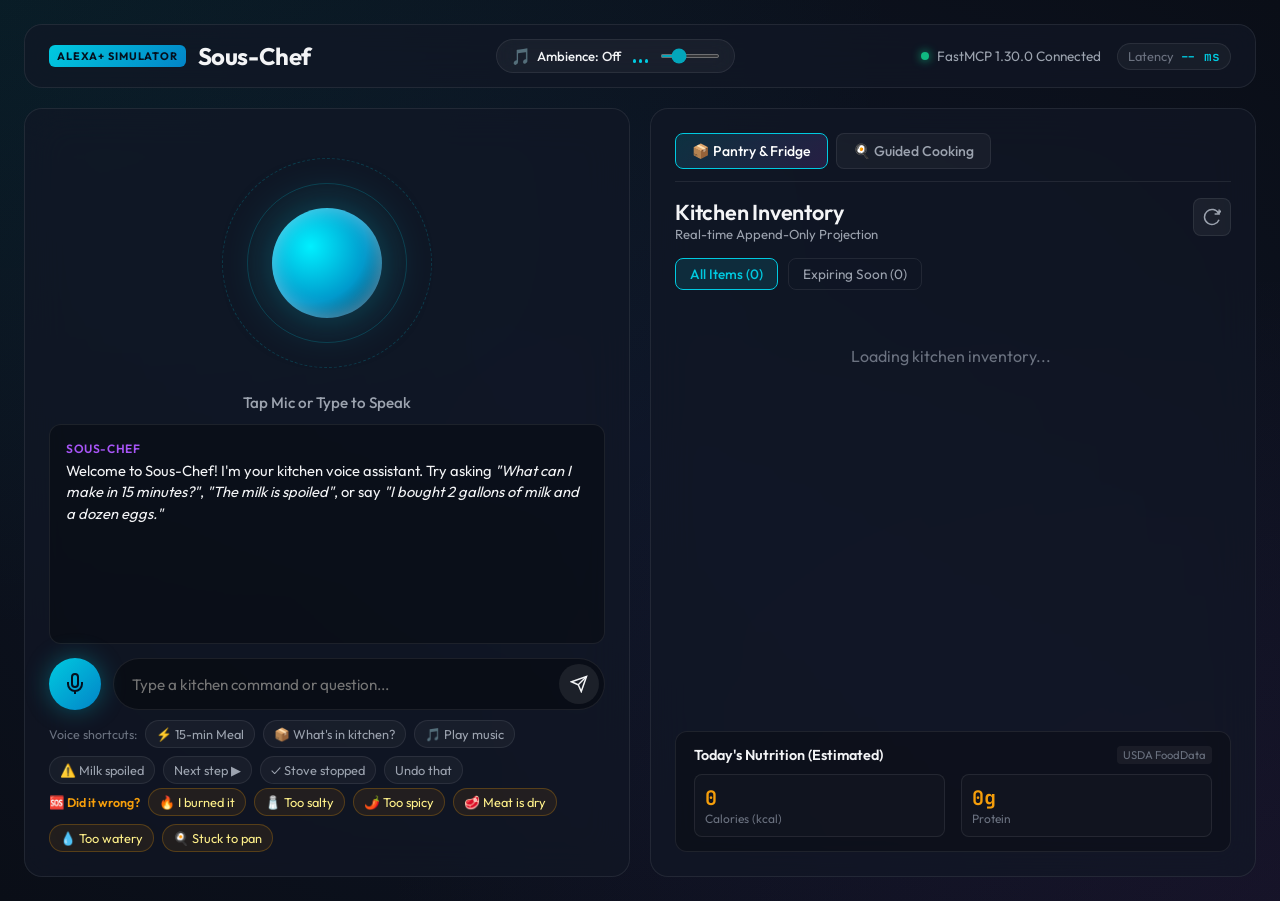
==== web_simulator/index.html @ 4a4f25aa "feat: Add humorous culinary mishap remedies and get_cooking_remedy MCP tool" ====
<!DOCTYPE html>
<html lang="en">
<head>
  <meta charset="UTF-8">
  <meta name="viewport" content="width=device-width, initial-scale=1.0">
  <title>Sous-Chef | Voice-First Kitchen Assistant</title>
  <link rel="stylesheet" href="style.css">
  <link rel="preconnect" href="https://fonts.googleapis.com">
  <link rel="preconnect" href="https://fonts.gstatic.com" crossorigin>
  <link href="https://fonts.googleapis.com/css2?family=Outfit:wght@300;400;500;600;700&family=JetBrains+Mono:wght@400;500;600&display=swap" rel="stylesheet">
</head>
<body>
  <div class="app-container">
    <!-- Header -->
    <header class="app-header">
      <div class="brand">
        <div class="brand-badge">ALEXA+ SIMULATOR</div>
        <h1>Sous-Chef</h1>
      </div>

      <!-- Cooking Ambience Music Bar -->
      <div class="music-pill" id="music-pill">
        <button class="music-btn" id="music-btn" title="Toggle Lo-Fi Kitchen Music">
          <span class="music-icon">🎵</span>
          <span id="music-btn-label">Ambience: Off</span>
        </button>
        <div class="music-bars" id="music-bars">
          <span class="bar bar-1"></span>
          <span class="bar bar-2"></span>
          <span class="bar bar-3"></span>
        </div>
        <input type="range" id="music-vol" min="0" max="100" value="25" title="Music Volume" class="music-slider">
      </div>

      <div class="header-status">
        <div class="status-indicator">
          <span class="pulse-dot"></span>
          <span id="mcp-status">FastMCP 1.30.0 Connected</span>
        </div>
        <div class="metric-chip">
          <span class="metric-label">Latency</span>
          <span class="metric-value" id="latency-metric">-- ms</span>
        </div>
      </div>
    </header>

    <!-- Main Grid -->
    <main class="main-layout">
      <!-- Left Column: Voice Orb & Conversation -->
      <section class="voice-section glass-panel">
        <div class="orb-container">
          <div class="orb-aura"></div>
          <div class="voice-orb" id="voice-orb">
            <div class="orb-core"></div>
          </div>
          <div class="orb-ring ring-1"></div>
          <div class="orb-ring ring-2"></div>
        </div>

        <div class="voice-state-label" id="voice-state">Tap Mic or Type to Speak</div>

        <!-- Live Captions & Dialogue -->
        <div class="transcript-box" id="transcript-box">
          <div class="transcript-entry assistant">
            <span class="speaker-tag">Sous-Chef</span>
            <p>Welcome to Sous-Chef! I'm your kitchen voice assistant. Try asking <em>"What can I make in 15 minutes?"</em>, <em>"The milk is spoiled"</em>, or say <em>"I bought 2 gallons of milk and a dozen eggs."</em></p>
          </div>
        </div>

        <!-- Controls -->
        <div class="voice-controls">
          <button class="mic-button" id="mic-btn" title="Toggle Voice Recognition">
            <svg class="mic-icon" viewBox="0 0 24 24" fill="none" stroke="currentColor" stroke-width="2">
              <path d="M12 2a3 3 0 0 0-3 3v7a3 3 0 0 0 6 0V5a3 3 0 0 0-3-3Z"/>
              <path d="M19 10v2a7 7 0 0 1-14 0v-2"/>
              <line x1="12" y1="19" x2="12" y2="22"/>
            </svg>
          </button>
          
          <form class="text-input-form" id="chat-form">
            <input type="text" id="text-input" placeholder="Type a kitchen command or question..." autocomplete="off">
            <button type="submit" id="send-btn" class="send-button">
              <svg viewBox="0 0 24 24" fill="none" stroke="currentColor" stroke-width="2">
                <line x1="22" y1="2" x2="11" y2="13"/>
                <polygon points="22 2 15 22 11 13 2 9 22 2"/>
              </svg>
            </button>
          </form>
        </div>

        <!-- Quick Phrases Bar -->
        <div class="quick-phrases">
          <span class="quick-label">Voice shortcuts:</span>
          <button class="chip" data-phrase="What can I make in 15 minutes?">⚡ 15-min Meal</button>
          <button class="chip" data-phrase="What's in my kitchen?">📦 What's in kitchen?</button>
          <button class="chip" data-phrase="Play cooking music">🎵 Play music</button>
          <button class="chip" data-phrase="The milk is spoiled">⚠️ Milk spoiled</button>
          <button class="chip" data-phrase="Next step">Next step ▶</button>
          <button class="chip" data-phrase="I stopped the stove">✓ Stove stopped</button>
          <button class="chip" data-phrase="Undo that">Undo that</button>
        </div>

        <!-- Kitchen Mishap Remedies Bar -->
        <div class="quick-phrases rescue-phrases">
          <span class="quick-label rescue-label">🆘 Did it wrong?</span>
          <button class="chip rescue-chip" data-phrase="I burned it, what do I do?">🔥 I burned it</button>
          <button class="chip rescue-chip" data-phrase="It's way too salty!">🧂 Too salty</button>
          <button class="chip rescue-chip" data-phrase="My mouth is on fire, it's too spicy!">🌶️ Too spicy</button>
          <button class="chip rescue-chip" data-phrase="The chicken is too dry!">🥩 Meat is dry</button>
          <button class="chip rescue-chip" data-phrase="The sauce is too watery!">💧 Too watery</button>
          <button class="chip rescue-chip" data-phrase="The food is stuck to the pan!">🍳 Stuck to pan</button>
        </div>
      </section>

      <!-- Right Column: Dual View (Inventory & Guided Cooking) -->
      <section class="workspace-section glass-panel">
        <!-- View Navigation Tabs -->
        <div class="workspace-nav">
          <button class="nav-tab active" id="tab-inventory" data-view="inventory">
            <span>📦 Pantry & Fridge</span>
          </button>
          <button class="nav-tab" id="tab-cooking" data-view="cooking">
            <span>🍳 Guided Cooking</span>
            <span class="active-cooking-dot" id="cooking-active-dot">● Active</span>
          </button>
        </div>

        <!-- 1. Inventory View -->
        <div class="view-panel" id="view-inventory">
          <div class="inventory-header">
            <div>
              <h2>Kitchen Inventory</h2>
              <p class="section-subtitle">Real-time Append-Only Projection</p>
            </div>
            <button class="refresh-btn" id="refresh-inventory-btn" title="Refresh Inventory">
              <svg viewBox="0 0 24 24" fill="none" stroke="currentColor" stroke-width="2">
                <path d="M21.5 2v6h-6M21.34 15.57a10 10 0 1 1-.57-8.38l5.67-5.67"/>
              </svg>
            </button>
          </div>

          <!-- Filter Chips -->
          <div class="inventory-filters">
            <button class="filter-tab active" data-filter="all">All Items (<span id="count-all">0</span>)</button>
            <button class="filter-tab" data-filter="expiring">Expiring Soon (<span id="count-expiring">0</span>)</button>
          </div>

          <!-- Inventory List -->
          <div class="inventory-grid" id="inventory-grid">
            <div class="empty-state">
              <p>Loading kitchen inventory...</p>
            </div>
          </div>

          <!-- Daily Nutrition Summary Widget -->
          <div class="nutrition-widget">
            <div class="nutrition-widget-header">
              <h3>Today's Nutrition (Estimated)</h3>
              <span class="source-tag">USDA FoodData</span>
            </div>
            <div class="nutrition-metrics">
              <div class="metric-card">
                <span class="metric-num" id="today-kcal">0</span>
                <span class="metric-name">Calories (kcal)</span>
              </div>
              <div class="metric-card">
                <span class="metric-num" id="today-protein">0g</span>
                <span class="metric-name">Protein</span>
              </div>
            </div>
          </div>
        </div>

        <!-- 2. Guided Cooking View -->
        <div class="view-panel hidden" id="view-cooking">
          <div class="cooking-empty" id="cooking-empty-state">
            <div class="empty-icon">🍳</div>
            <h3>No Active Recipe</h3>
            <p>Ask <em>"What can I make in 15 minutes?"</em> or choose a recipe below to begin step-by-step cooking with ambient music and smart timers.</p>
            <div class="recipe-starter-list" id="recipe-starter-list">
              <!-- Dynamically filled with top recipes -->
            </div>
          </div>

          <div class="cooking-active-container hidden" id="cooking-active-container">
            <!-- Recipe Banner -->
            <div class="recipe-banner">
              <div class="recipe-banner-left">
                <div class="recipe-pill-tags">
                  <span class="recipe-badge" id="recipe-badge-time">⏱️ 10 min</span>
                  <span class="recipe-badge" id="recipe-badge-servings">🍽️ 2 servings</span>
                  <span class="recipe-badge" id="recipe-badge-kcal">🔥 ~320 kcal</span>
                </div>
                <h2 id="recipe-title">Spinach & Cheddar Scramble</h2>
                <p id="recipe-desc">Fluffy scrambled eggs folded with tender baby spinach and melted cheddar.</p>
              </div>
              <button class="exit-cooking-btn" id="exit-cooking-btn" title="Stop Cooking">✕ Stop</button>
            </div>

            <!-- Ingredient Prep Checklist Card -->
            <div class="prep-card">
              <div class="prep-header">
                <div>
                  <h4>Ingredient Prep Checklist</h4>
                  <p class="prep-subtitle">Say <em>"I got the spinach"</em> or tap to check off</p>
                </div>
                <span class="prep-counter" id="prep-counter">0 / 4 ready</span>
              </div>
              <div class="prep-items-list" id="prep-items-list">
                <!-- Checkable ingredient rows rendered here -->
              </div>
            </div>

            <!-- Active Step Card -->
            <div class="step-card">
              <div class="step-card-header">
                <span class="step-badge" id="step-index-badge">STEP 1 OF 4</span>
                <span class="step-timer-indicator" id="step-timer-indicator">⏱️ No timer needed</span>
              </div>
              <p class="step-text" id="step-text">Whisk eggs in a bowl with a pinch of salt.</p>
              
              <div class="step-tip-box" id="step-tip-box">
                <span class="tip-bulb">💡</span>
                <span id="step-tip-text">Whisk vigorously for 30 seconds to incorporate air.</span>
              </div>

              <!-- Smart Step Timer -->
              <div class="step-timer-section" id="step-timer-section">
                <div class="timer-clock-display" id="timer-clock-display">03:00</div>
                <div class="timer-btn-row">
                  <button class="timer-btn play" id="timer-start-btn">▶ Start Timer</button>
                  <button class="timer-btn pause" id="timer-pause-btn">⏸ Pause</button>
                  <button class="timer-btn reset" id="timer-reset-btn">↺ Reset</button>
                </div>
                <div class="timer-ducking-note">
                  🎵 Ambience plays softly & automatically silences when timer alerts you!
                </div>
              </div>

              <!-- Navigation bar -->
              <div class="step-actions">
                <button class="step-btn secondary" id="prev-step-btn">◀ Previous</button>
                <button class="step-btn primary" id="next-step-btn">Next Step ▶</button>
                <button class="step-btn finish" id="finish-cooking-btn">✓ Cooked & Done (Deduct Stock)</button>
              </div>
            </div>
          </div>
        </div>
      </section>
    </main>

    <!-- Timer Alert Overlay Modal -->
    <div class="timer-alert-overlay hidden" id="timer-alert-overlay">
      <div class="timer-alert-card">
        <div class="alert-bell-pulse">🔔</div>
        <h3>Timer Finished!</h3>
        <p class="alert-message" id="alert-message">Time's up! Turn off the stove now and gently stir so it doesn't overcook!</p>
        <div class="alert-prompt">
          <span>Say <em>"Stove is off"</em>, <em>"Done"</em>, or click below:</span>
        </div>
        <div class="alert-buttons">
          <button class="alert-btn confirm" id="alert-confirm-btn">✓ Stove Stopped & Checked (Continue)</button>
          <button class="alert-btn add-time" id="alert-add-time-btn">⏱ Need 1 More Minute</button>
        </div>
      </div>
    </div>
  </div>

  <script src="app.js"></script>
</body>
</html>
---- web_simulator/style.css ----
:root {
  --bg-dark: #0a0e17;
  --bg-card: rgba(18, 24, 38, 0.7);
  --border-glass: rgba(255, 255, 255, 0.08);
  --border-focus: rgba(0, 202, 224, 0.4);
  
  --cyan-primary: #00cae0;
  --cyan-glow: rgba(0, 202, 224, 0.35);
  --amber-warning: #f59e0b;
  --amber-glow: rgba(245, 158, 11, 0.3);
  --red-urgent: #ef4444;
  --green-ok: #10b981;
  --purple-voice: #a855f7;
  
  --text-main: #f3f4f6;
  --text-muted: #9ca3af;
  --text-dim: #6b7280;
  
  --radius-lg: 18px;
  --radius-md: 12px;
  --radius-sm: 8px;
}

* {
  box-sizing: border-box;
  margin: 0;
  padding: 0;
}

body {
  font-family: 'Outfit', -apple-system, BlinkMacSystemFont, sans-serif;
  background-color: var(--bg-dark);
  background-image: 
    radial-gradient(at 0% 0%, rgba(0, 202, 224, 0.08) 0px, transparent 50%),
    radial-gradient(at 100% 100%, rgba(168, 85, 247, 0.08) 0px, transparent 50%),
    radial-gradient(at 50% 50%, rgba(15, 23, 42, 0.9) 0px, var(--bg-dark) 100%);
  color: var(--text-main);
  min-height: 100vh;
  display: flex;
  justify-content: center;
  align-items: center;
  padding: 24px;
}

.app-container {
  width: 100%;
  max-width: 1280px;
  min-height: 850px;
  display: flex;
  flex-direction: column;
  gap: 20px;
}

/* Header */
.app-header {
  display: flex;
  justify-content: space-between;
  align-items: center;
  padding: 14px 24px;
  background: var(--bg-card);
  backdrop-filter: blur(16px);
  border: 1px solid var(--border-glass);
  border-radius: var(--radius-lg);
}

.brand {
  display: flex;
  align-items: center;
  gap: 12px;
}

.brand-badge {
  font-size: 0.68rem;
  font-weight: 700;
  letter-spacing: 0.08em;
  background: linear-gradient(135deg, var(--cyan-primary), #0284c7);
  color: #04101e;
  padding: 4px 8px;
  border-radius: 6px;
}

.brand h1 {
  font-size: 1.5rem;
  font-weight: 700;
  letter-spacing: -0.02em;
}

.header-status {
  display: flex;
  align-items: center;
  gap: 16px;
}

.status-indicator {
  display: flex;
  align-items: center;
  gap: 8px;
  font-size: 0.85rem;
  color: var(--text-muted);
}

.pulse-dot {
  width: 8px;
  height: 8px;
  background-color: var(--green-ok);
  border-radius: 50%;
  box-shadow: 0 0 10px var(--green-ok);
  animation: pulse-dot 2s infinite ease-in-out;
}

@keyframes pulse-dot {
  0%, 100% { opacity: 1; transform: scale(1); }
  50% { opacity: 0.4; transform: scale(0.85); }
}

.metric-chip {
  display: flex;
  align-items: center;
  gap: 6px;
  background: rgba(255, 255, 255, 0.04);
  border: 1px solid var(--border-glass);
  padding: 4px 10px;
  border-radius: 20px;
  font-size: 0.8rem;
}

.metric-label {
  color: var(--text-dim);
}

.metric-value {
  font-family: 'JetBrains Mono', monospace;
  font-weight: 600;
  color: var(--cyan-primary);
}

/* Main Layout */
.main-layout {
  display: grid;
  grid-template-columns: 1fr 1fr;
  gap: 20px;
  flex: 1;
}

.glass-panel {
  background: var(--bg-card);
  backdrop-filter: blur(20px);
  border: 1px solid var(--border-glass);
  border-radius: var(--radius-lg);
  padding: 24px;
  display: flex;
  flex-direction: column;
}

/* Left Column: Voice Section */
.voice-section {
  align-items: center;
  justify-content: space-between;
}

.orb-container {
  position: relative;
  width: 220px;
  height: 220px;
  display: flex;
  justify-content: center;
  align-items: center;
  margin: 20px 0;
}

.voice-orb {
  width: 110px;
  height: 110px;
  border-radius: 50%;
  background: radial-gradient(circle at 35% 35%, #00f0ff 0%, #0099cc 55%, #051937 100%);
  box-shadow: 0 0 50px var(--cyan-glow), inset 0 0 20px rgba(255, 255, 255, 0.4);
  position: relative;
  z-index: 2;
  transition: all 0.4s cubic-bezier(0.16, 1, 0.3, 1);
  animation: orb-idle 4s infinite ease-in-out;
}

.voice-orb.listening {
  background: radial-gradient(circle at 35% 35%, #00ffff 0%, #00cae0 60%, #083344 100%);
  box-shadow: 0 0 80px rgba(0, 202, 224, 0.8), inset 0 0 25px #ffffff;
  transform: scale(1.15);
  animation: orb-listening 1.2s infinite ease-in-out;
}

.voice-orb.speaking {
  background: radial-gradient(circle at 35% 35%, #f472b6 0%, #c084fc 50%, #4c1d95 100%);
  box-shadow: 0 0 80px rgba(192, 132, 252, 0.8), inset 0 0 25px #ffffff;
  transform: scale(1.1);
  animation: orb-speaking 1.4s infinite ease-in-out;
}

.voice-orb.thinking {
  background: radial-gradient(circle at 35% 35%, #818cf8 0%, #4f46e5 60%, #1e1b4b 100%);
  box-shadow: 0 0 70px rgba(99, 102, 241, 0.7);
  animation: orb-spin 2s infinite linear;
}

.voice-orb.timer-alert {
  background: radial-gradient(circle at 35% 35%, #fef08a 0%, #f97316 55%, #7c2d12 100%);
  box-shadow: 0 0 90px rgba(249, 115, 22, 0.95), inset 0 0 30px #ffffff;
  transform: scale(1.22);
  animation: orb-alert 0.8s infinite ease-in-out;
}

@keyframes orb-idle {
  0%, 100% { transform: scale(1); box-shadow: 0 0 40px var(--cyan-glow); }
  50% { transform: scale(1.05); box-shadow: 0 0 60px var(--cyan-glow); }
}

@keyframes orb-listening {
  0%, 100% { transform: scale(1.15); }
  50% { transform: scale(1.25); }
}

@keyframes orb-speaking {
  0%, 100% { transform: scale(1.08); filter: hue-rotate(0deg); }
  50% { transform: scale(1.18); filter: hue-rotate(30deg); }
}

@keyframes orb-spin {
  0% { transform: rotate(0deg) scale(1.05); }
  100% { transform: rotate(360deg) scale(1.05); }
}

@keyframes orb-alert {
  0%, 100% {
    transform: scale(1.15);
    box-shadow: 0 0 80px rgba(249, 115, 22, 0.8), inset 0 0 25px #ffffff;
  }
  50% {
    transform: scale(1.28);
    box-shadow: 0 0 120px rgba(239, 68, 68, 1), inset 0 0 35px #ffffff;
  }
}

.orb-ring {
  position: absolute;
  border-radius: 50%;
  border: 1px solid rgba(0, 202, 224, 0.2);
  pointer-events: none;
}

.ring-1 { width: 160px; height: 160px; }
.ring-2 { width: 210px; height: 210px; border-style: dashed; }

.voice-state-label {
  font-size: 0.95rem;
  font-weight: 500;
  color: var(--text-muted);
  margin-bottom: 12px;
}

/* Transcript */
.transcript-box {
  width: 100%;
  height: 220px;
  background: rgba(0, 0, 0, 0.3);
  border: 1px solid var(--border-glass);
  border-radius: var(--radius-md);
  padding: 16px;
  overflow-y: auto;
  display: flex;
  flex-direction: column;
  gap: 12px;
}

.transcript-entry {
  display: flex;
  flex-direction: column;
  gap: 4px;
}

.speaker-tag {
  font-size: 0.75rem;
  font-weight: 600;
  text-transform: uppercase;
  letter-spacing: 0.05em;
}

.transcript-entry.user .speaker-tag { color: var(--cyan-primary); }
.transcript-entry.assistant .speaker-tag { color: var(--purple-voice); }

.transcript-entry p {
  font-size: 0.92rem;
  line-height: 1.45;
  color: var(--text-main);
}

/* Voice Controls */
.voice-controls {
  width: 100%;
  display: flex;
  gap: 12px;
  align-items: center;
  margin-top: 14px;
}

.mic-button {
  width: 52px;
  height: 52px;
  border-radius: 50%;
  border: none;
  background: linear-gradient(135deg, var(--cyan-primary), #0284c7);
  color: #04101e;
  display: flex;
  align-items: center;
  justify-content: center;
  cursor: pointer;
  transition: all 0.2s ease;
  box-shadow: 0 0 25px var(--cyan-glow);
  flex-shrink: 0;
}

.mic-button:hover {
  transform: scale(1.05);
  box-shadow: 0 0 35px var(--cyan-glow);
}

.mic-button.active {
  background: linear-gradient(135deg, #ef4444, #dc2626);
  box-shadow: 0 0 35px rgba(239, 68, 68, 0.6);
  color: #ffffff;
}

.mic-icon {
  width: 24px;
  height: 24px;
}

.text-input-form {
  flex: 1;
  display: flex;
  position: relative;
}

.text-input-form input {
  width: 100%;
  height: 52px;
  padding: 0 54px 0 18px;
  background: rgba(0, 0, 0, 0.35);
  border: 1px solid var(--border-glass);
  border-radius: 26px;
  color: var(--text-main);
  font-family: inherit;
  font-size: 0.95rem;
  outline: none;
  transition: all 0.2s ease;
}

.text-input-form input:focus {
  border-color: var(--cyan-primary);
  box-shadow: 0 0 15px rgba(0, 202, 224, 0.25);
}

.send-button {
  position: absolute;
  right: 6px;
  top: 6px;
  width: 40px;
  height: 40px;
  border-radius: 50%;
  border: none;
  background: rgba(255, 255, 255, 0.08);
  color: var(--text-main);
  cursor: pointer;
  display: flex;
  align-items: center;
  justify-content: center;
  transition: all 0.2s ease;
}

.send-button:hover {
  background: var(--cyan-primary);
  color: #04101e;
}

.send-button svg {
  width: 18px;
  height: 18px;
}

/* Quick Phrases */
.quick-phrases {
  width: 100%;
  display: flex;
  flex-wrap: wrap;
  gap: 8px;
  align-items: center;
  margin-top: 10px;
}

.quick-label {
  font-size: 0.78rem;
  color: var(--text-dim);
}

.chip {
  background: rgba(255, 255, 255, 0.04);
  border: 1px solid var(--border-glass);
  border-radius: 14px;
  padding: 5px 10px;
  font-size: 0.8rem;
  color: var(--text-muted);
  cursor: pointer;
  font-family: inherit;
  transition: all 0.15s ease;
}

.chip:hover {
  background: rgba(0, 202, 224, 0.1);
  border-color: var(--cyan-primary);
  color: var(--text-main);
}

/* Right Column: Inventory Section */
.inventory-header {
  display: flex;
  justify-content: space-between;
  align-items: flex-start;
  margin-bottom: 16px;
}

.inventory-header h2 {
  font-size: 1.35rem;
  font-weight: 600;
  letter-spacing: -0.01em;
}

.section-subtitle {
  font-size: 0.82rem;
  color: var(--text-muted);
}

.refresh-btn {
  background: rgba(255, 255, 255, 0.05);
  border: 1px solid var(--border-glass);
  width: 38px;
  height: 38px;
  border-radius: var(--radius-sm);
  color: var(--text-muted);
  display: flex;
  align-items: center;
  justify-content: center;
  cursor: pointer;
  transition: all 0.2s;
}

.refresh-btn:hover {
  color: var(--text-main);
  border-color: var(--cyan-primary);
}

.refresh-btn svg { width: 18px; height: 18px; }

.inventory-filters {
  display: flex;
  gap: 10px;
  margin-bottom: 16px;
}

.filter-tab {
  background: transparent;
  border: 1px solid var(--border-glass);
  padding: 6px 14px;
  border-radius: var(--radius-sm);
  color: var(--text-muted);
  font-size: 0.85rem;
  font-family: inherit;
  cursor: pointer;
  transition: all 0.2s;
}

.filter-tab.active {
  background: rgba(0, 202, 224, 0.12);
  border-color: var(--cyan-primary);
  color: var(--cyan-primary);
  font-weight: 500;
}

.inventory-grid {
  flex: 1;
  overflow-y: auto;
  display: grid;
  grid-template-columns: repeat(auto-fill, minmax(180px, 1fr));
  gap: 12px;
  align-content: start;
  max-height: 430px;
  padding-right: 4px;
}

.item-card {
  background: rgba(255, 255, 255, 0.03);
  border: 1px solid var(--border-glass);
  border-radius: var(--radius-md);
  padding: 14px;
  display: flex;
  flex-direction: column;
  gap: 6px;
  transition: all 0.2s ease;
}

.item-card:hover {
  background: rgba(255, 255, 255, 0.06);
  border-color: rgba(255, 255, 255, 0.15);
  transform: translateY(-2px);
}

.item-card.urgent {
  border-color: rgba(239, 68, 68, 0.5);
  background: rgba(239, 68, 68, 0.05);
}

.item-name {
  font-weight: 600;
  font-size: 0.95rem;
  text-transform: capitalize;
}

.item-qty {
  font-family: 'JetBrains Mono', monospace;
  font-size: 1.1rem;
  font-weight: 500;
  color: var(--cyan-primary);
}

.item-zone {
  font-size: 0.75rem;
  color: var(--text-dim);
  text-transform: uppercase;
  letter-spacing: 0.05em;
}

.expiry-badge {
  display: inline-block;
  font-size: 0.72rem;
  font-weight: 600;
  padding: 3px 8px;
  border-radius: 4px;
  width: fit-content;
  margin-top: 4px;
}

.expiry-badge.urgent {
  background: rgba(239, 68, 68, 0.2);
  color: #fca5a5;
  border: 1px solid rgba(239, 68, 68, 0.4);
  animation: pulse-urgent 1.8s infinite;
}

.expiry-badge.warning {
  background: rgba(245, 158, 11, 0.2);
  color: #fde68a;
  border: 1px solid rgba(245, 158, 11, 0.4);
}

.expiry-badge.good {
  background: rgba(16, 185, 129, 0.15);
  color: #a7f3d0;
}

@keyframes pulse-urgent {
  0%, 100% { opacity: 1; }
  50% { opacity: 0.6; }
}

/* Nutrition Widget */
.nutrition-widget {
  background: rgba(0, 0, 0, 0.25);
  border: 1px solid var(--border-glass);
  border-radius: var(--radius-md);
  padding: 14px 18px;
  margin-top: 16px;
}

.nutrition-widget-header {
  display: flex;
  justify-content: space-between;
  align-items: center;
  margin-bottom: 10px;
}

.nutrition-widget-header h3 {
  font-size: 0.9rem;
  font-weight: 600;
}

.source-tag {
  font-size: 0.7rem;
  color: var(--text-dim);
  background: rgba(255, 255, 255, 0.05);
  padding: 2px 6px;
  border-radius: 4px;
}

.nutrition-metrics {
  display: flex;
  gap: 16px;
}

.metric-card {
  flex: 1;
  background: rgba(255, 255, 255, 0.02);
  border: 1px solid var(--border-glass);
  border-radius: var(--radius-sm);
  padding: 10px;
  display: flex;
  flex-direction: column;
}

.metric-num {
  font-family: 'JetBrains Mono', monospace;
  font-size: 1.25rem;
  font-weight: 700;
  color: var(--amber-warning);
}

.metric-name {
  font-size: 0.75rem;
  color: var(--text-dim);
}

.empty-state {
  grid-column: 1 / -1;
  padding: 40px;
  text-align: center;
  color: var(--text-dim);
}

/* ==========================================================================
   Cooking Ambience Music Pill (Header)
   ========================================================================== */
.music-pill {
  display: flex;
  align-items: center;
  gap: 10px;
  background: rgba(255, 255, 255, 0.04);
  border: 1px solid var(--border-glass);
  padding: 6px 14px;
  border-radius: 30px;
  backdrop-filter: blur(12px);
  transition: all 0.25s ease;
}

.music-pill:hover {
  border-color: rgba(0, 202, 224, 0.3);
  background: rgba(255, 255, 255, 0.07);
}

.music-btn {
  background: none;
  border: none;
  color: var(--text-main);
  display: flex;
  align-items: center;
  gap: 6px;
  cursor: pointer;
  font-family: inherit;
  font-size: 0.82rem;
  font-weight: 500;
}

.music-icon {
  font-size: 1rem;
}

.music-bars {
  display: flex;
  align-items: flex-end;
  gap: 3px;
  height: 14px;
  padding: 0 2px;
}

.music-bars .bar {
  width: 3px;
  height: 4px;
  background-color: var(--cyan-primary);
  border-radius: 2px;
  transition: height 0.2s ease;
}

.music-pill.playing .music-bars .bar-1 {
  animation: music-bounce 0.8s infinite ease-in-out alternate;
}
.music-pill.playing .music-bars .bar-2 {
  animation: music-bounce 1.1s infinite ease-in-out 0.2s alternate;
}
.music-pill.playing .music-bars .bar-3 {
  animation: music-bounce 0.9s infinite ease-in-out 0.4s alternate;
}

@keyframes music-bounce {
  0% { height: 3px; }
  100% { height: 14px; }
}

.music-slider {
  width: 60px;
  height: 4px;
  accent-color: var(--cyan-primary);
  cursor: pointer;
  opacity: 0.8;
}

/* ==========================================================================
   Workspace Navigation Tabs (Inventory vs Cooking)
   ========================================================================== */
.workspace-section {
  display: flex;
  flex-direction: column;
}

.workspace-nav {
  display: flex;
  gap: 8px;
  border-bottom: 1px solid var(--border-glass);
  padding-bottom: 12px;
  margin-bottom: 16px;
}

.nav-tab {
  background: rgba(255, 255, 255, 0.04);
  border: 1px solid var(--border-glass);
  color: var(--text-muted);
  padding: 8px 16px;
  border-radius: var(--radius-sm);
  font-family: inherit;
  font-size: 0.88rem;
  font-weight: 500;
  cursor: pointer;
  display: flex;
  align-items: center;
  gap: 8px;
  transition: all 0.2s ease;
}

.nav-tab:hover {
  background: rgba(255, 255, 255, 0.08);
  color: var(--text-main);
}

.nav-tab.active {
  background: linear-gradient(135deg, rgba(0, 202, 224, 0.15), rgba(168, 85, 247, 0.15));
  border-color: var(--cyan-primary);
  color: #ffffff;
}

.active-cooking-dot {
  font-size: 0.72rem;
  color: var(--green-ok);
  background: rgba(16, 185, 129, 0.15);
  padding: 2px 6px;
  border-radius: 10px;
  display: none;
}

.nav-tab.has-active-recipe .active-cooking-dot {
  display: inline-block;
  animation: pulse-dot 1.8s infinite ease-in-out;
}

.view-panel {
  display: flex;
  flex-direction: column;
  flex: 1;
}

.view-panel.hidden {
  display: none !important;
}

/* ==========================================================================
   Guided Cooking Empty State & Starters
   ========================================================================== */
.cooking-empty {
  text-align: center;
  padding: 30px 20px;
  display: flex;
  flex-direction: column;
  align-items: center;
}

.empty-icon {
  font-size: 3rem;
  margin-bottom: 12px;
}

.cooking-empty h3 {
  font-size: 1.25rem;
  margin-bottom: 8px;
}

.cooking-empty p {
  color: var(--text-muted);
  font-size: 0.9rem;
  max-width: 420px;
  margin-bottom: 24px;
  line-height: 1.45;
}

.recipe-starter-list {
  display: grid;
  grid-template-columns: 1fr 1fr;
  gap: 12px;
  width: 100%;
}

.recipe-start-card {
  background: rgba(255, 255, 255, 0.03);
  border: 1px solid var(--border-glass);
  border-radius: var(--radius-md);
  padding: 12px 14px;
  text-align: left;
  cursor: pointer;
  transition: all 0.2s ease;
  display: flex;
  flex-direction: column;
  gap: 4px;
}

.recipe-start-card:hover {
  background: rgba(0, 202, 224, 0.08);
  border-color: var(--cyan-primary);
  transform: translateY(-2px);
}

.recipe-start-name {
  font-weight: 600;
  font-size: 0.95rem;
  color: var(--text-main);
}

.recipe-start-meta {
  font-size: 0.76rem;
  color: var(--text-dim);
  display: flex;
  gap: 8px;
}

/* ==========================================================================
   Active Recipe Header Banner
   ========================================================================== */
.cooking-active-container {
  display: flex;
  flex-direction: column;
  gap: 16px;
  flex: 1;
}

.cooking-active-container.hidden {
  display: none !important;
}

.recipe-banner {
  background: linear-gradient(135deg, rgba(15, 23, 42, 0.8), rgba(30, 41, 59, 0.6));
  border: 1px solid var(--border-glass);
  border-radius: var(--radius-md);
  padding: 16px;
  display: flex;
  justify-content: space-between;
  align-items: flex-start;
}

.recipe-pill-tags {
  display: flex;
  gap: 8px;
  margin-bottom: 6px;
}

.recipe-badge {
  font-size: 0.72rem;
  background: rgba(255, 255, 255, 0.06);
  border: 1px solid var(--border-glass);
  padding: 3px 8px;
  border-radius: 12px;
  color: var(--text-muted);
}

.recipe-banner h2 {
  font-size: 1.25rem;
  font-weight: 700;
  margin-bottom: 4px;
}

.recipe-banner p {
  font-size: 0.82rem;
  color: var(--text-muted);
  line-height: 1.35;
}

.exit-cooking-btn {
  background: rgba(239, 68, 68, 0.1);
  border: 1px solid rgba(239, 68, 68, 0.3);
  color: #f87171;
  padding: 4px 10px;
  border-radius: var(--radius-sm);
  cursor: pointer;
  font-size: 0.78rem;
  font-weight: 600;
  transition: all 0.2s ease;
}

.exit-cooking-btn:hover {
  background: rgba(239, 68, 68, 0.25);
  color: #ffffff;
}

/* ==========================================================================
   Ingredient Prep Checklist
   ========================================================================== */
.prep-card {
  background: rgba(255, 255, 255, 0.02);
  border: 1px solid var(--border-glass);
  border-radius: var(--radius-md);
  padding: 14px 16px;
}

.prep-header {
  display: flex;
  justify-content: space-between;
  align-items: center;
  margin-bottom: 10px;
}

.prep-header h4 {
  font-size: 0.92rem;
  font-weight: 600;
}

.prep-subtitle {
  font-size: 0.76rem;
  color: var(--text-dim);
}

.prep-counter {
  font-size: 0.76rem;
  font-family: 'JetBrains Mono', monospace;
  background: rgba(0, 202, 224, 0.1);
  color: var(--cyan-primary);
  padding: 2px 8px;
  border-radius: 10px;
}

.prep-items-list {
  display: grid;
  grid-template-columns: 1fr 1fr;
  gap: 8px;
}

.prep-item-row {
  display: flex;
  align-items: center;
  gap: 10px;
  background: rgba(255, 255, 255, 0.03);
  border: 1px solid var(--border-glass);
  border-radius: var(--radius-sm);
  padding: 8px 10px;
  cursor: pointer;
  transition: all 0.2s ease;
  user-select: none;
}

.prep-item-row:hover {
  background: rgba(255, 255, 255, 0.06);
}

.prep-item-row.checked {
  background: rgba(16, 185, 129, 0.08);
  border-color: rgba(16, 185, 129, 0.3);
}

.prep-item-row.checked .prep-item-name {
  text-decoration: line-through;
  color: var(--text-dim);
}

.prep-check-box {
  width: 18px;
  height: 18px;
  border-radius: 4px;
  border: 1px solid var(--border-glass);
  display: flex;
  justify-content: center;
  align-items: center;
  font-size: 0.75rem;
  color: transparent;
  transition: all 0.2s ease;
}

.prep-item-row.checked .prep-check-box {
  background: var(--green-ok);
  border-color: var(--green-ok);
  color: #ffffff;
}

.prep-item-info {
  display: flex;
  justify-content: space-between;
  width: 100%;
  font-size: 0.84rem;
}

.prep-item-name {
  font-weight: 500;
  text-transform: capitalize;
}

.prep-item-qty {
  color: var(--text-dim);
  font-family: 'JetBrains Mono', monospace;
  font-size: 0.78rem;
}

/* ==========================================================================
   Active Step Card & Smart Step Timer
   ========================================================================== */
.step-card {
  background: rgba(255, 255, 255, 0.03);
  border: 1px solid var(--border-glass);
  border-radius: var(--radius-md);
  padding: 18px;
  display: flex;
  flex-direction: column;
  gap: 12px;
}

.step-card-header {
  display: flex;
  justify-content: space-between;
  align-items: center;
}

.step-badge {
  font-size: 0.75rem;
  font-weight: 700;
  letter-spacing: 0.05em;
  background: rgba(168, 85, 247, 0.2);
  color: #d8b4fe;
  padding: 4px 10px;
  border-radius: 6px;
}

.step-timer-indicator {
  font-size: 0.78rem;
  color: var(--amber-warning);
}

.step-text {
  font-size: 1.15rem;
  line-height: 1.5;
  font-weight: 500;
  color: #ffffff;
}

.step-tip-box {
  background: rgba(245, 158, 11, 0.08);
  border-left: 3px solid var(--amber-warning);
  padding: 8px 12px;
  border-radius: 0 var(--radius-sm) var(--radius-sm) 0;
  font-size: 0.82rem;
  color: #fef3c7;
  display: flex;
  gap: 8px;
  align-items: flex-start;
}

.step-timer-section {
  background: rgba(0, 0, 0, 0.35);
  border: 1px solid var(--border-glass);
  border-radius: var(--radius-sm);
  padding: 14px;
  display: flex;
  flex-direction: column;
  align-items: center;
  gap: 10px;
}

.step-timer-section.hidden {
  display: none !important;
}

.timer-clock-display {
  font-family: 'JetBrains Mono', monospace;
  font-size: 2.2rem;
  font-weight: 700;
  color: var(--cyan-primary);
  letter-spacing: 0.05em;
  text-shadow: 0 0 20px var(--cyan-glow);
}

.timer-btn-row {
  display: flex;
  gap: 8px;
}

.timer-btn {
  background: rgba(255, 255, 255, 0.08);
  border: 1px solid var(--border-glass);
  color: var(--text-main);
  padding: 6px 14px;
  border-radius: var(--radius-sm);
  font-family: inherit;
  font-size: 0.82rem;
  font-weight: 500;
  cursor: pointer;
  transition: all 0.2s ease;
}

.timer-btn:hover {
  background: rgba(255, 255, 255, 0.15);
}

.timer-btn.play {
  background: linear-gradient(135deg, var(--cyan-primary), #0284c7);
  color: #04101e;
  font-weight: 600;
}

.timer-ducking-note {
  font-size: 0.74rem;
  color: var(--text-dim);
  text-align: center;
}

.step-actions {
  display: flex;
  gap: 10px;
  margin-top: 6px;
}

.step-btn {
  flex: 1;
  padding: 10px 14px;
  border-radius: var(--radius-sm);
  font-family: inherit;
  font-size: 0.86rem;
  font-weight: 600;
  cursor: pointer;
  transition: all 0.2s ease;
  border: none;
}

.step-btn.secondary {
  background: rgba(255, 255, 255, 0.06);
  color: var(--text-muted);
}

.step-btn.secondary:hover {
  background: rgba(255, 255, 255, 0.12);
  color: var(--text-main);
}

.step-btn.primary {
  background: linear-gradient(135deg, var(--cyan-primary), #0284c7);
  color: #04101e;
}

.step-btn.primary:hover {
  box-shadow: 0 0 20px var(--cyan-glow);
}

.step-btn.finish {
  background: linear-gradient(135deg, var(--green-ok), #059669);
  color: #ffffff;
  display: none;
}

.step-btn.finish.visible {
  display: block;
}

/* ==========================================================================
   Timer Alert Floating Overlay Modal
   ========================================================================== */
.timer-alert-overlay {
  position: fixed;
  inset: 0;
  background: rgba(5, 8, 15, 0.85);
  backdrop-filter: blur(16px);
  z-index: 1000;
  display: flex;
  justify-content: center;
  align-items: center;
  padding: 20px;
  animation: fadeIn 0.3s ease;
}

.timer-alert-overlay.hidden {
  display: none !important;
}

.timer-alert-card {
  background: linear-gradient(135deg, rgba(28, 25, 23, 0.95), rgba(41, 20, 10, 0.95));
  border: 2px solid var(--amber-warning);
  box-shadow: 0 0 60px rgba(245, 158, 11, 0.5);
  border-radius: var(--radius-lg);
  padding: 30px;
  max-width: 480px;
  width: 100%;
  text-align: center;
  display: flex;
  flex-direction: column;
  align-items: center;
  gap: 14px;
  animation: modalScale 0.3s cubic-bezier(0.16, 1, 0.3, 1);
}

@keyframes modalScale {
  0% { transform: scale(0.9); opacity: 0; }
  100% { transform: scale(1); opacity: 1; }
}

@keyframes fadeIn {
  0% { opacity: 0; }
  100% { opacity: 1; }
}

.alert-bell-pulse {
  font-size: 3.5rem;
  animation: bellRing 0.8s infinite ease-in-out;
}

@keyframes bellRing {
  0%, 100% { transform: rotate(0deg) scale(1); }
  25% { transform: rotate(15deg) scale(1.1); }
  75% { transform: rotate(-15deg) scale(1.1); }
}

.timer-alert-card h3 {
  font-size: 1.5rem;
  font-weight: 700;
  color: #fef08a;
}

.alert-message {
  font-size: 1.05rem;
  line-height: 1.5;
  color: #ffffff;
}

.alert-prompt {
  font-size: 0.84rem;
  color: var(--text-dim);
}

.alert-buttons {
  display: flex;
  flex-direction: column;
  gap: 10px;
  width: 100%;
  margin-top: 6px;
}

.alert-btn {
  padding: 12px 16px;
  border-radius: var(--radius-sm);
  font-family: inherit;
  font-size: 0.92rem;
  font-weight: 600;
  cursor: pointer;
  border: none;
  transition: all 0.2s ease;
}

.alert-btn.confirm {
  background: linear-gradient(135deg, var(--green-ok), #059669);
  color: #ffffff;
  box-shadow: 0 0 20px rgba(16, 185, 129, 0.4);
}

.alert-btn.confirm:hover {
  transform: translateY(-1px);
  box-shadow: 0 0 30px rgba(16, 185, 129, 0.6);
}

.alert-btn.add-time {
  background: rgba(255, 255, 255, 0.08);
  border: 1px solid var(--border-glass);
  color: var(--text-main);
}

.alert-btn.add-time:hover {
  background: rgba(255, 255, 255, 0.16);
}

/* ==========================================================================
   Kitchen Rescue & Mishap Styling ("Did it wrong?")
   ========================================================================== */
.rescue-phrases {
  margin-top: 4px;
}

.rescue-label {
  color: var(--amber-warning);
  font-weight: 600;
}

.chip.rescue-chip {
  background: rgba(245, 158, 11, 0.08);
  border-color: rgba(245, 158, 11, 0.25);
  color: #fef08a;
}

.chip.rescue-chip:hover {
  background: rgba(245, 158, 11, 0.2);
  border-color: var(--amber-warning);
  transform: translateY(-1px);
}

.transcript-entry.remedy-entry {
  background: linear-gradient(135deg, rgba(28, 25, 23, 0.9), rgba(41, 20, 10, 0.85));
  border: 1px solid rgba(245, 158, 11, 0.4);
  box-shadow: 0 0 25px rgba(245, 158, 11, 0.15);
  padding: 14px 16px;
}

.remedy-badge-row {
  display: flex;
  justify-content: space-between;
  align-items: center;
  margin-bottom: 8px;
}

.remedy-category-pill {
  font-size: 0.72rem;
  font-weight: 700;
  background: rgba(245, 158, 11, 0.2);
  color: #fde68a;
  padding: 3px 8px;
  border-radius: 10px;
  border: 1px solid rgba(245, 158, 11, 0.4);
}

.remedy-quip {
  font-size: 0.95rem;
  color: #fef3c7;
  margin-bottom: 10px;
  line-height: 1.45;
}

.remedy-steps-card {
  background: rgba(0, 0, 0, 0.35);
  border-radius: var(--radius-sm);
  padding: 10px 12px;
  margin-bottom: 10px;
}

.remedy-card-title {
  font-size: 0.8rem;
  font-weight: 600;
  color: var(--cyan-primary);
  margin-bottom: 6px;
}

.remedy-step-bullets {
  list-style: none;
  display: flex;
  flex-direction: column;
  gap: 6px;
  font-size: 0.84rem;
  line-height: 1.4;
  color: #e2e8f0;
}

.remedy-step-bullets li {
  display: flex;
  gap: 8px;
  align-items: flex-start;
}

.step-num {
  font-family: 'JetBrains Mono', monospace;
  font-size: 0.72rem;
  font-weight: 700;
  background: rgba(0, 202, 224, 0.15);
  color: var(--cyan-primary);
  width: 18px;
  height: 18px;
  border-radius: 50%;
  display: flex;
  align-items: center;
  justify-content: center;
  flex-shrink: 0;
  margin-top: 1px;
}

.remedy-pro-tip {
  font-size: 0.78rem;
  color: #fde68a;
  background: rgba(245, 158, 11, 0.12);
  padding: 8px 10px;
  border-radius: 6px;
  border-left: 3px solid var(--amber-warning);
  line-height: 1.35;
}
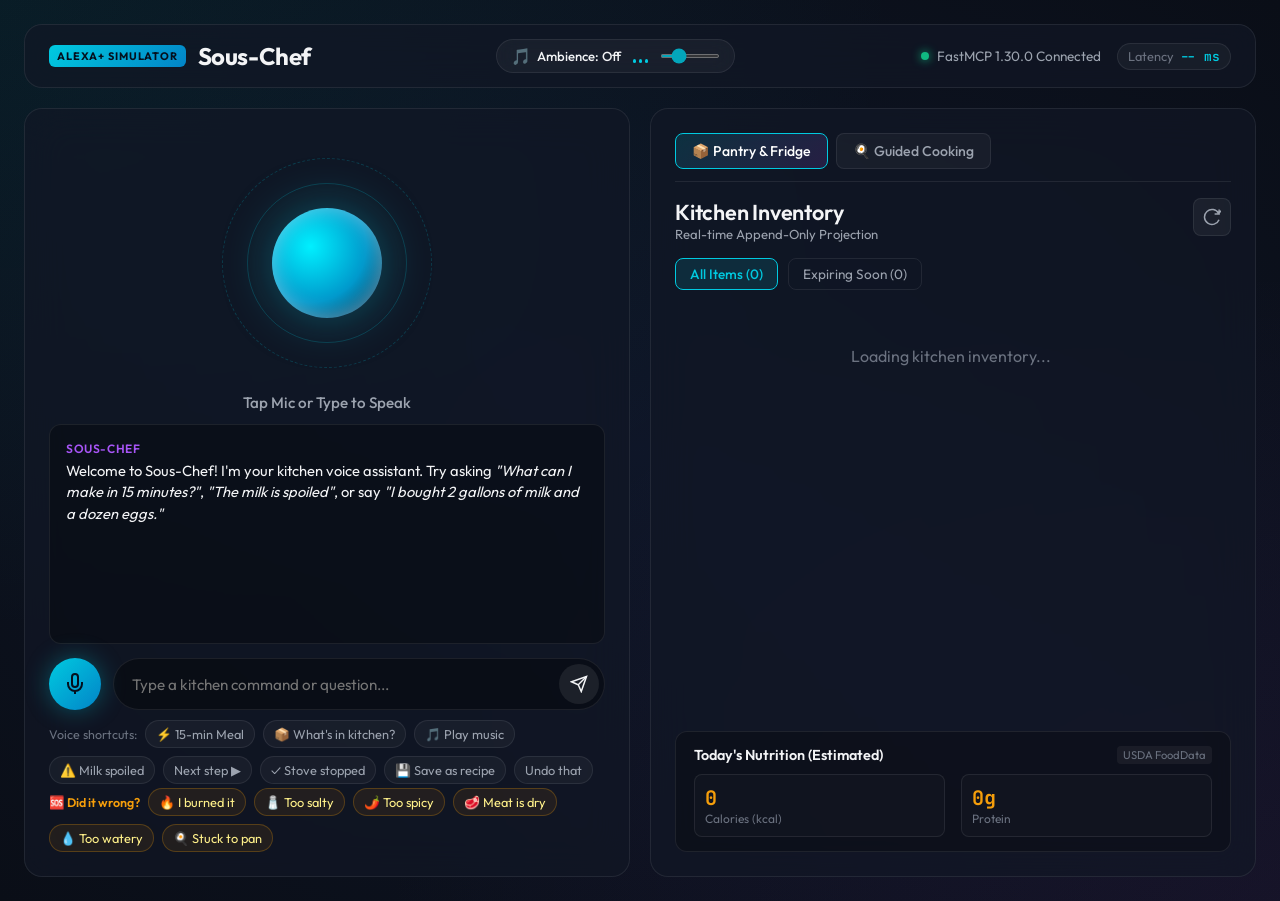
==== commit bd6bfde6: "feat: Add in-cooking, post-cooking, and web companion custom recipe creation" ====
--- a/web_simulator/index.html
+++ b/web_simulator/index.html
@@ -97,6 +97,7 @@
           <button class="chip" data-phrase="The milk is spoiled">⚠️ Milk spoiled</button>
           <button class="chip" data-phrase="Next step">Next step ▶</button>
           <button class="chip" data-phrase="I stopped the stove">✓ Stove stopped</button>
+          <button class="chip" data-phrase="Save this as My Favorite Scramble">💾 Save as recipe</button>
           <button class="chip" data-phrase="Undo that">Undo that</button>
         </div>
 
@@ -180,6 +181,9 @@
             <div class="recipe-starter-list" id="recipe-starter-list">
               <!-- Dynamically filled with top recipes -->
             </div>
+            <div class="custom-recipe-starter-row">
+              <button class="add-custom-recipe-btn" id="open-custom-recipe-btn">+ Add Custom Family Recipe</button>
+            </div>
           </div>
 
           <div class="cooking-active-container hidden" id="cooking-active-container">
@@ -194,7 +198,10 @@
                 <h2 id="recipe-title">Spinach & Cheddar Scramble</h2>
                 <p id="recipe-desc">Fluffy scrambled eggs folded with tender baby spinach and melted cheddar.</p>
               </div>
-              <button class="exit-cooking-btn" id="exit-cooking-btn" title="Stop Cooking">✕ Stop</button>
+              <div class="recipe-banner-actions">
+                <button class="save-active-btn" id="save-active-recipe-btn" title="Save this Recipe">⭐ Save Custom</button>
+                <button class="exit-cooking-btn" id="exit-cooking-btn" title="Stop Cooking">✕ Stop</button>
+              </div>
             </div>
 
             <!-- Ingredient Prep Checklist Card -->
@@ -264,6 +271,40 @@
         </div>
       </div>
     </div>
+
+    <!-- Custom Recipe Modal -->
+    <div class="custom-recipe-modal hidden" id="custom-recipe-modal">
+      <div class="modal-card">
+        <div class="modal-header">
+          <h3>Save Custom Family Recipe</h3>
+          <button class="modal-close-btn" id="close-recipe-modal-btn">✕</button>
+        </div>
+        <form id="custom-recipe-form">
+          <div class="form-group">
+            <label for="modal-recipe-name">Recipe Name</label>
+            <input type="text" id="modal-recipe-name" placeholder="e.g. Grandma's Secret Pasta" required>
+          </div>
+          <div class="form-row">
+            <div class="form-group">
+              <label for="modal-prep-min">Prep Time (min)</label>
+              <input type="number" id="modal-prep-min" value="15" min="1" max="240">
+            </div>
+            <div class="form-group">
+              <label for="modal-servings">Servings</label>
+              <input type="number" id="modal-servings" value="2" min="1" max="20" step="0.5">
+            </div>
+          </div>
+          <div class="form-group">
+            <label for="modal-ingredients">Ingredients (e.g. 3 eggs, 1 cup spinach, 2 oz cheddar)</label>
+            <input type="text" id="modal-ingredients" placeholder="3 eggs, 1 cup spinach, 2 oz cheddar" required>
+          </div>
+          <div class="modal-footer">
+            <button type="button" class="btn-cancel" id="cancel-recipe-modal-btn">Cancel</button>
+            <button type="submit" class="btn-save" id="submit-custom-recipe-btn">Save to Kitchen</button>
+          </div>
+        </form>
+      </div>
+    </div>
   </div>
 
   <script src="app.js"></script>
--- a/web_simulator/style.css
+++ b/web_simulator/style.css
@@ -893,6 +893,29 @@
   line-height: 1.35;
 }
 
+.recipe-banner-actions {
+  display: flex;
+  align-items: center;
+  gap: 8px;
+}
+
+.save-active-btn {
+  background: rgba(0, 202, 224, 0.12);
+  border: 1px solid rgba(0, 202, 224, 0.35);
+  color: var(--cyan-primary);
+  padding: 4px 10px;
+  border-radius: var(--radius-sm);
+  cursor: pointer;
+  font-size: 0.78rem;
+  font-weight: 600;
+  transition: all 0.2s ease;
+}
+
+.save-active-btn:hover {
+  background: rgba(0, 202, 224, 0.25);
+  color: #ffffff;
+}
+
 .exit-cooking-btn {
   background: rgba(239, 68, 68, 0.1);
   border: 1px solid rgba(239, 68, 68, 0.3);
@@ -1399,4 +1422,169 @@
   line-height: 1.35;
 }
 
-
+/* ==========================================================================
+   Custom Recipe Creation Modal & Buttons
+   ========================================================================== */
+.custom-recipe-tag {
+  font-size: 0.65rem;
+  font-weight: 700;
+  text-transform: uppercase;
+  letter-spacing: 0.5px;
+  background: rgba(168, 85, 247, 0.2);
+  color: #c084fc;
+  border: 1px solid rgba(168, 85, 247, 0.4);
+  padding: 1px 6px;
+  border-radius: 4px;
+}
+
+.custom-recipe-starter-row {
+  margin-top: 14px;
+  width: 100%;
+}
+
+.add-custom-recipe-btn {
+  width: 100%;
+  padding: 10px 14px;
+  background: rgba(0, 202, 224, 0.08);
+  border: 1px dashed rgba(0, 202, 224, 0.4);
+  border-radius: var(--radius-sm);
+  color: var(--cyan-primary);
+  font-family: inherit;
+  font-size: 0.88rem;
+  font-weight: 600;
+  cursor: pointer;
+  transition: all 0.2s ease;
+}
+
+.add-custom-recipe-btn:hover {
+  background: rgba(0, 202, 224, 0.16);
+  border-color: var(--cyan-primary);
+  transform: translateY(-1px);
+}
+
+.custom-recipe-modal {
+  position: fixed;
+  inset: 0;
+  background: rgba(5, 8, 15, 0.85);
+  backdrop-filter: blur(16px);
+  z-index: 1000;
+  display: flex;
+  justify-content: center;
+  align-items: center;
+  padding: 20px;
+  animation: fadeIn 0.25s ease;
+}
+
+.custom-recipe-modal.hidden {
+  display: none !important;
+}
+
+.modal-card {
+  background: var(--bg-card);
+  border: 1px solid var(--border-glass);
+  border-radius: var(--radius-lg);
+  padding: 24px;
+  max-width: 480px;
+  width: 100%;
+  box-shadow: 0 0 50px rgba(0, 0, 0, 0.6);
+  display: flex;
+  flex-direction: column;
+  gap: 16px;
+}
+
+.modal-header {
+  display: flex;
+  justify-content: space-between;
+  align-items: center;
+}
+
+.modal-header h3 {
+  font-size: 1.15rem;
+  font-weight: 700;
+  color: #ffffff;
+}
+
+.modal-close-btn {
+  background: none;
+  border: none;
+  color: var(--text-muted);
+  font-size: 1.2rem;
+  cursor: pointer;
+}
+
+.modal-close-btn:hover {
+  color: #ffffff;
+}
+
+.form-group {
+  display: flex;
+  flex-direction: column;
+  gap: 6px;
+  margin-bottom: 12px;
+}
+
+.form-group label {
+  font-size: 0.8rem;
+  color: var(--text-muted);
+  font-weight: 500;
+}
+
+.form-group input {
+  background: rgba(255, 255, 255, 0.05);
+  border: 1px solid var(--border-glass);
+  border-radius: var(--radius-sm);
+  padding: 9px 12px;
+  color: #ffffff;
+  font-family: inherit;
+  font-size: 0.9rem;
+  outline: none;
+  transition: border-color 0.2s ease;
+}
+
+.form-group input:focus {
+  border-color: var(--cyan-primary);
+}
+
+.form-row {
+  display: grid;
+  grid-template-columns: 1fr 1fr;
+  gap: 12px;
+}
+
+.modal-footer {
+  display: flex;
+  justify-content: flex-end;
+  gap: 10px;
+  margin-top: 10px;
+}
+
+.btn-cancel {
+  background: rgba(255, 255, 255, 0.08);
+  border: 1px solid var(--border-glass);
+  color: var(--text-muted);
+  padding: 8px 16px;
+  border-radius: var(--radius-sm);
+  cursor: pointer;
+  font-family: inherit;
+  font-size: 0.85rem;
+}
+
+.btn-save {
+  background: linear-gradient(135deg, var(--cyan-primary), #0284c7);
+  border: none;
+  color: #04101e;
+  padding: 8px 18px;
+  border-radius: var(--radius-sm);
+  cursor: pointer;
+  font-family: inherit;
+  font-size: 0.88rem;
+  font-weight: 600;
+  transition: all 0.2s ease;
+}
+
+.btn-save:hover {
+  box-shadow: 0 0 20px var(--cyan-glow);
+}
+
+
+
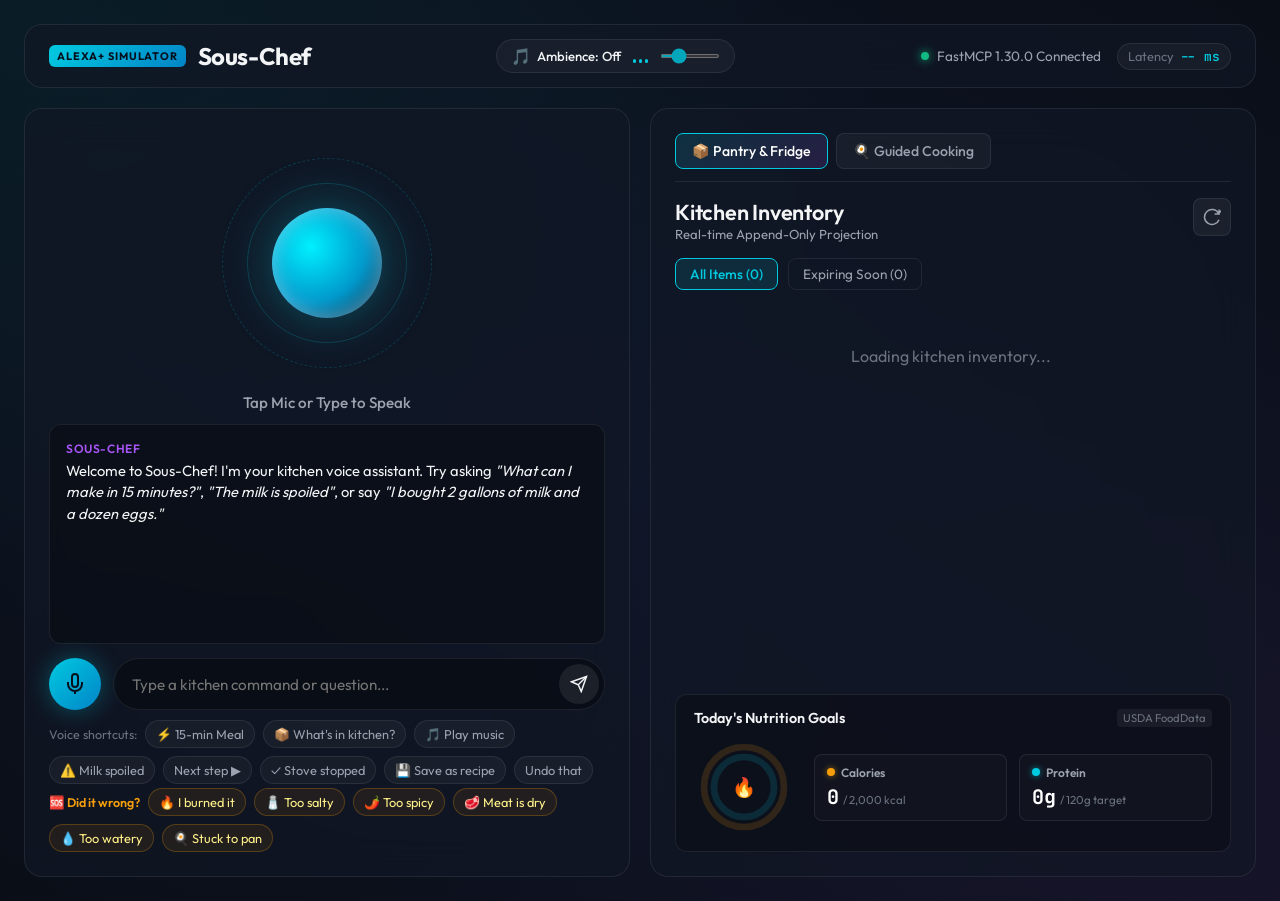
==== commit 25d34806: "feat: Connect AWS Bedrock, Alexa+ manifests, production Dockerfile, and visual macro rings" ====
--- a/web_simulator/index.html
+++ b/web_simulator/index.html
@@ -153,20 +153,43 @@
             </div>
           </div>
 
-          <!-- Daily Nutrition Summary Widget -->
+          <!-- Daily Nutrition Summary Widget with Kinetic Macro Rings -->
           <div class="nutrition-widget">
             <div class="nutrition-widget-header">
-              <h3>Today's Nutrition (Estimated)</h3>
+              <h3>Today's Nutrition Goals</h3>
               <span class="source-tag">USDA FoodData</span>
             </div>
-            <div class="nutrition-metrics">
-              <div class="metric-card">
-                <span class="metric-num" id="today-kcal">0</span>
-                <span class="metric-name">Calories (kcal)</span>
-              </div>
-              <div class="metric-card">
-                <span class="metric-num" id="today-protein">0g</span>
-                <span class="metric-name">Protein</span>
+            <div class="nutrition-dashboard">
+              <div class="macro-rings-wrapper">
+                <svg class="macro-rings-svg" viewBox="0 0 120 120">
+                  <circle class="ring-bg ring-bg-kcal" cx="60" cy="60" r="48" />
+                  <circle class="ring-fg ring-fg-kcal" id="ring-kcal" cx="60" cy="60" r="48" stroke-dasharray="301.59" stroke-dashoffset="301.59" />
+                  <circle class="ring-bg ring-bg-prot" cx="60" cy="60" r="36" />
+                  <circle class="ring-fg ring-fg-prot" id="ring-prot" cx="60" cy="60" r="36" stroke-dasharray="226.19" stroke-dashoffset="226.19" />
+                </svg>
+                <div class="ring-center-icon">🔥</div>
+              </div>
+              <div class="nutrition-metrics">
+                <div class="metric-card">
+                  <div class="metric-title-row">
+                    <span class="metric-dot kcal-dot"></span>
+                    <span class="metric-name">Calories</span>
+                  </div>
+                  <div class="metric-value-row">
+                    <span class="metric-num" id="today-kcal">0</span>
+                    <span class="metric-target">/ 2,000 kcal</span>
+                  </div>
+                </div>
+                <div class="metric-card">
+                  <div class="metric-title-row">
+                    <span class="metric-dot prot-dot"></span>
+                    <span class="metric-name">Protein</span>
+                  </div>
+                  <div class="metric-value-row">
+                    <span class="metric-num" id="today-protein">0g</span>
+                    <span class="metric-target">/ 120g target</span>
+                  </div>
+                </div>
               </div>
             </div>
           </div>
@@ -194,6 +217,12 @@
                   <span class="recipe-badge" id="recipe-badge-time">⏱️ 10 min</span>
                   <span class="recipe-badge" id="recipe-badge-servings">🍽️ 2 servings</span>
                   <span class="recipe-badge" id="recipe-badge-kcal">🔥 ~320 kcal</span>
+                  <div class="servings-scaler-group">
+                    <span class="scaler-label">Scale:</span>
+                    <button type="button" class="scale-btn" data-scale="1">1x</button>
+                    <button type="button" class="scale-btn active" data-scale="2">2x</button>
+                    <button type="button" class="scale-btn" data-scale="4">4x</button>
+                  </div>
                 </div>
                 <h2 id="recipe-title">Spinach & Cheddar Scramble</h2>
                 <p id="recipe-desc">Fluffy scrambled eggs folded with tender baby spinach and melted cheddar.</p>
--- a/web_simulator/style.css
+++ b/web_simulator/style.css
@@ -597,9 +597,68 @@
   border-radius: 4px;
 }
 
+.nutrition-dashboard {
+  display: flex;
+  align-items: center;
+  gap: 20px;
+}
+
+.macro-rings-wrapper {
+  position: relative;
+  width: 100px;
+  height: 100px;
+  flex-shrink: 0;
+}
+
+.macro-rings-svg {
+  width: 100%;
+  height: 100%;
+  transform: rotate(-90deg);
+}
+
+.ring-bg {
+  fill: none;
+  stroke-width: 8;
+}
+
+.ring-bg-kcal {
+  stroke: rgba(245, 158, 11, 0.15);
+}
+
+.ring-bg-prot {
+  stroke: rgba(0, 202, 224, 0.15);
+}
+
+.ring-fg {
+  fill: none;
+  stroke-width: 8;
+  stroke-linecap: round;
+  transition: stroke-dashoffset 0.8s cubic-bezier(0.4, 0, 0.2, 1);
+}
+
+.ring-fg-kcal {
+  stroke: #f59e0b;
+  filter: drop-shadow(0 0 6px rgba(245, 158, 11, 0.5));
+}
+
+.ring-fg-prot {
+  stroke: #00cae0;
+  filter: drop-shadow(0 0 6px rgba(0, 202, 224, 0.5));
+}
+
+.ring-center-icon {
+  position: absolute;
+  inset: 0;
+  display: flex;
+  align-items: center;
+  justify-content: center;
+  font-size: 1.2rem;
+}
+
 .nutrition-metrics {
-  display: flex;
-  gap: 16px;
+  flex: 1;
+  display: flex;
+  gap: 12px;
 }
 
 .metric-card {
@@ -607,21 +666,97 @@
   background: rgba(255, 255, 255, 0.02);
   border: 1px solid var(--border-glass);
   border-radius: var(--radius-sm);
-  padding: 10px;
+  padding: 10px 12px;
   display: flex;
   flex-direction: column;
+}
+
+.metric-title-row {
+  display: flex;
+  align-items: center;
+  gap: 6px;
+  margin-bottom: 4px;
+}
+
+.metric-dot {
+  width: 8px;
+  height: 8px;
+  border-radius: 50%;
+}
+
+.kcal-dot {
+  background: #f59e0b;
+  box-shadow: 0 0 6px rgba(245, 158, 11, 0.6);
+}
+
+.prot-dot {
+  background: #00cae0;
+  box-shadow: 0 0 6px rgba(0, 202, 224, 0.6);
+}
+
+.metric-value-row {
+  display: flex;
+  align-items: baseline;
+  gap: 4px;
 }
 
 .metric-num {
   font-family: 'JetBrains Mono', monospace;
   font-size: 1.25rem;
   font-weight: 700;
-  color: var(--amber-warning);
+  color: #ffffff;
+}
+
+.metric-target {
+  font-size: 0.72rem;
+  color: var(--text-dim);
 }
 
 .metric-name {
   font-size: 0.75rem;
+  color: var(--text-muted);
+  font-weight: 600;
+}
+
+/* Servings Scaler Group */
+.servings-scaler-group {
+  display: inline-flex;
+  align-items: center;
+  gap: 4px;
+  background: rgba(255, 255, 255, 0.05);
+  border: 1px solid var(--border-glass);
+  padding: 2px 6px;
+  border-radius: var(--radius-sm);
+  margin-left: 6px;
+}
+
+.scaler-label {
+  font-size: 0.7rem;
   color: var(--text-dim);
+  font-weight: 600;
+  text-transform: uppercase;
+}
+
+.scale-btn {
+  background: none;
+  border: none;
+  color: var(--text-muted);
+  font-size: 0.75rem;
+  font-weight: 700;
+  padding: 2px 6px;
+  border-radius: 4px;
+  cursor: pointer;
+  transition: all 0.2s ease;
+}
+
+.scale-btn:hover {
+  color: #ffffff;
+  background: rgba(255, 255, 255, 0.1);
+}
+
+.scale-btn.active {
+  color: var(--cyan-primary);
+  background: rgba(0, 202, 224, 0.2);
 }
 
 .empty-state {
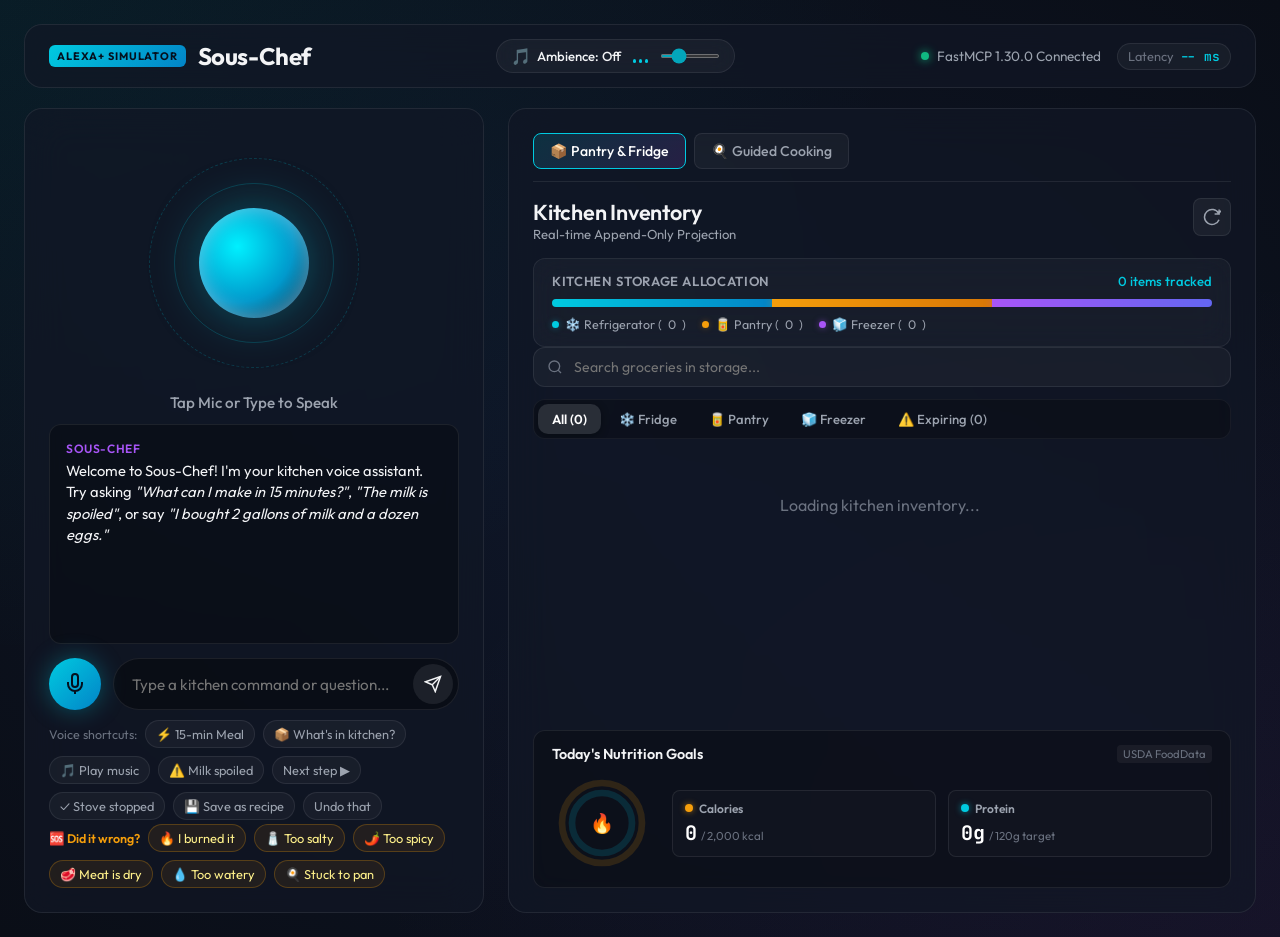
==== commit bcab1a7a: "feat(apple-ui): add Apple design system skill, interactive storage breakdown, instant search, and fu" ====
--- a/web_simulator/index.html
+++ b/web_simulator/index.html
@@ -140,10 +140,41 @@
             </button>
           </div>
 
-          <!-- Filter Chips -->
-          <div class="inventory-filters">
-            <button class="filter-tab active" data-filter="all">All Items (<span id="count-all">0</span>)</button>
-            <button class="filter-tab" data-filter="expiring">Expiring Soon (<span id="count-expiring">0</span>)</button>
+          <!-- Apple-Style Storage Breakdown Bar -->
+          <div class="storage-distribution-card">
+            <div class="storage-distribution-header">
+              <span class="storage-distribution-title">Kitchen Storage Allocation</span>
+              <span class="storage-total-count" id="storage-total-count">0 items tracked</span>
+            </div>
+            <div class="storage-progress-bar">
+              <div class="storage-bar-segment fridge" id="bar-fridge" style="width: 33.3%;"></div>
+              <div class="storage-bar-segment pantry" id="bar-pantry" style="width: 33.3%;"></div>
+              <div class="storage-bar-segment freezer" id="bar-freezer" style="width: 33.4%;"></div>
+            </div>
+            <div class="storage-legend">
+              <span class="legend-item"><span class="legend-dot fridge"></span> ❄️ Refrigerator (<span id="count-fridge">0</span>)</span>
+              <span class="legend-item"><span class="legend-dot pantry"></span> 🥫 Pantry (<span id="count-pantry">0</span>)</span>
+              <span class="legend-item"><span class="legend-dot freezer"></span> 🧊 Freezer (<span id="count-freezer">0</span>)</span>
+            </div>
+          </div>
+
+          <!-- Apple Search & Segmented Filter Bar -->
+          <div class="inventory-controls-row">
+            <div class="inventory-search-wrapper">
+              <svg class="search-icon" viewBox="0 0 24 24" fill="none" stroke="currentColor" stroke-width="2">
+                <circle cx="11" cy="11" r="8"></circle>
+                <line x1="21" y1="21" x2="16.65" y2="16.65"></line>
+              </svg>
+              <input type="text" id="inventory-search-input" placeholder="Search groceries in storage..." autocomplete="off">
+              <button type="button" class="search-clear-btn hidden" id="search-clear-btn" title="Clear search">✕</button>
+            </div>
+            <div class="inventory-filters segmented-control">
+              <button class="filter-tab active" data-filter="all">All (<span id="count-all">0</span>)</button>
+              <button class="filter-tab" data-filter="fridge">❄️ Fridge</button>
+              <button class="filter-tab" data-filter="pantry">🥫 Pantry</button>
+              <button class="filter-tab" data-filter="freezer">🧊 Freezer</button>
+              <button class="filter-tab urgent-tab" data-filter="expiring">⚠️ Expiring (<span id="count-expiring">0</span>)</button>
+            </div>
           </div>
 
           <!-- Inventory List -->
--- a/web_simulator/style.css
+++ b/web_simulator/style.css
@@ -27,6 +27,10 @@
   padding: 0;
 }
 
+.hidden {
+  display: none !important;
+}
+
 body {
   font-family: 'Outfit', -apple-system, BlinkMacSystemFont, sans-serif;
   background-color: var(--bg-dark);
@@ -1721,5 +1725,463 @@
   box-shadow: 0 0 20px var(--cyan-glow);
 }
 
-
-
+/* ==========================================================================
+   Apple Design System: Storage Breakdown & Segmented Controls
+   ========================================================================== */
+.storage-distribution-card {
+  background: rgba(255, 255, 255, 0.03);
+  border: 1px solid rgba(255, 255, 255, 0.07);
+  border-radius: var(--radius-md);
+  padding: 14px 18px;
+  display: flex;
+  flex-direction: column;
+  gap: 10px;
+  backdrop-filter: blur(16px);
+  -webkit-backdrop-filter: blur(16px);
+  transition: all 0.3s cubic-bezier(0.16, 1, 0.3, 1);
+}
+
+.storage-distribution-header {
+  display: flex;
+  justify-content: space-between;
+  align-items: center;
+  font-size: 0.82rem;
+}
+
+.storage-distribution-title {
+  font-weight: 600;
+  color: var(--text-muted);
+  text-transform: uppercase;
+  letter-spacing: 0.05em;
+}
+
+.storage-total-count {
+  font-weight: 500;
+  color: var(--cyan-primary);
+}
+
+.storage-progress-bar {
+  display: flex;
+  height: 8px;
+  width: 100%;
+  border-radius: 999px;
+  overflow: hidden;
+  background: rgba(255, 255, 255, 0.06);
+  box-shadow: inset 0 1px 3px rgba(0, 0, 0, 0.4);
+}
+
+.storage-bar-segment {
+  height: 100%;
+  transition: width 0.6s cubic-bezier(0.16, 1, 0.3, 1);
+}
+
+.storage-bar-segment.fridge {
+  background: linear-gradient(90deg, #00cae0, #0284c7);
+  box-shadow: 0 0 8px rgba(0, 202, 224, 0.4);
+}
+
+.storage-bar-segment.pantry {
+  background: linear-gradient(90deg, #f59e0b, #d97706);
+  box-shadow: 0 0 8px rgba(245, 158, 11, 0.4);
+}
+
+.storage-bar-segment.freezer {
+  background: linear-gradient(90deg, #a855f7, #6366f1);
+  box-shadow: 0 0 8px rgba(168, 85, 247, 0.4);
+}
+
+.storage-legend {
+  display: flex;
+  align-items: center;
+  gap: 16px;
+  flex-wrap: wrap;
+  font-size: 0.78rem;
+  color: var(--text-muted);
+}
+
+.legend-item {
+  display: flex;
+  align-items: center;
+  gap: 6px;
+}
+
+.legend-dot {
+  width: 7px;
+  height: 7px;
+  border-radius: 50%;
+}
+
+.legend-dot.fridge { background: var(--cyan-primary); box-shadow: 0 0 6px var(--cyan-glow); }
+.legend-dot.pantry { background: var(--amber-warning); box-shadow: 0 0 6px var(--amber-glow); }
+.legend-dot.freezer { background: var(--purple-voice); box-shadow: 0 0 6px rgba(168, 85, 247, 0.5); }
+
+/* Controls Row: Search + Segmented Filters */
+.inventory-controls-row {
+  display: flex;
+  flex-direction: column;
+  gap: 12px;
+}
+
+.inventory-search-wrapper {
+  position: relative;
+  display: flex;
+  align-items: center;
+  width: 100%;
+}
+
+.inventory-search-wrapper .search-icon {
+  position: absolute;
+  left: 14px;
+  width: 16px;
+  height: 16px;
+  color: var(--text-dim);
+  pointer-events: none;
+}
+
+.inventory-search-wrapper input {
+  width: 100%;
+  padding: 10px 38px 10px 40px;
+  background: rgba(255, 255, 255, 0.04);
+  border: 1px solid var(--border-glass);
+  border-radius: var(--radius-md);
+  color: var(--text-main);
+  font-size: 0.88rem;
+  font-family: inherit;
+  transition: all 0.25s ease;
+}
+
+.inventory-search-wrapper input:focus {
+  outline: none;
+  background: rgba(255, 255, 255, 0.08);
+  border-color: var(--cyan-primary);
+  box-shadow: 0 0 16px var(--cyan-glow);
+}
+
+.search-clear-btn {
+  position: absolute;
+  right: 12px;
+  background: rgba(255, 255, 255, 0.1);
+  border: none;
+  color: var(--text-muted);
+  width: 20px;
+  height: 20px;
+  border-radius: 50%;
+  font-size: 0.72rem;
+  cursor: pointer;
+  display: flex;
+  align-items: center;
+  justify-content: center;
+  transition: all 0.2s ease;
+}
+
+.search-clear-btn:hover {
+  background: rgba(255, 255, 255, 0.2);
+  color: #fff;
+}
+
+/* Apple Segmented Control */
+.segmented-control {
+  display: flex;
+  background: rgba(0, 0, 0, 0.25);
+  padding: 4px;
+  border-radius: var(--radius-md);
+  border: 1px solid rgba(255, 255, 255, 0.05);
+  overflow-x: auto;
+  gap: 4px;
+}
+
+.segmented-control .filter-tab {
+  background: transparent;
+  border: none;
+  color: var(--text-muted);
+  padding: 7px 14px;
+  border-radius: calc(var(--radius-md) - 2px);
+  font-size: 0.82rem;
+  font-weight: 500;
+  cursor: pointer;
+  white-space: nowrap;
+  transition: all 0.25s cubic-bezier(0.16, 1, 0.3, 1);
+}
+
+.segmented-control .filter-tab:hover {
+  color: var(--text-main);
+  background: rgba(255, 255, 255, 0.05);
+}
+
+.segmented-control .filter-tab.active {
+  background: rgba(255, 255, 255, 0.12);
+  color: #fff;
+  box-shadow: 0 2px 8px rgba(0, 0, 0, 0.3);
+  font-weight: 600;
+}
+
+.segmented-control .filter-tab.urgent-tab.active {
+  background: rgba(239, 68, 68, 0.25);
+  color: #fca5a5;
+  border: 1px solid rgba(239, 68, 68, 0.4);
+}
+
+/* Enhanced Item Card Micro-Actions */
+.item-card {
+  position: relative;
+  display: flex;
+  flex-direction: column;
+  justify-content: space-between;
+  padding: 16px;
+  background: rgba(255, 255, 255, 0.04);
+  border: 1px solid rgba(255, 255, 255, 0.07);
+  border-radius: var(--radius-md);
+  transition: all 0.3s cubic-bezier(0.16, 1, 0.3, 1);
+  overflow: hidden;
+}
+
+.item-card:hover {
+  transform: translateY(-2px);
+  background: rgba(255, 255, 255, 0.08);
+  border-color: rgba(255, 255, 255, 0.15);
+  box-shadow: 0 10px 24px rgba(0, 0, 0, 0.3);
+}
+
+.item-card-top {
+  display: flex;
+  align-items: flex-start;
+  justify-content: space-between;
+  gap: 8px;
+}
+
+.item-emoji-and-info {
+  display: flex;
+  align-items: center;
+  gap: 10px;
+}
+
+.item-emoji-badge {
+  font-size: 1.4rem;
+  width: 38px;
+  height: 38px;
+  border-radius: 10px;
+  background: rgba(255, 255, 255, 0.06);
+  display: flex;
+  align-items: center;
+  justify-content: center;
+  flex-shrink: 0;
+}
+
+.item-title-col {
+  display: flex;
+  flex-direction: column;
+}
+
+.item-card-name {
+  font-weight: 600;
+  font-size: 0.95rem;
+  color: var(--text-main);
+  text-transform: capitalize;
+}
+
+.item-card-qty {
+  font-size: 0.8rem;
+  color: var(--cyan-primary);
+  font-weight: 500;
+}
+
+.item-card-bottom {
+  display: flex;
+  align-items: center;
+  justify-content: space-between;
+  margin-top: 14px;
+  padding-top: 10px;
+  border-top: 1px solid rgba(255, 255, 255, 0.05);
+}
+
+.item-zone-badge {
+  font-size: 0.72rem;
+  padding: 3px 8px;
+  border-radius: 6px;
+  text-transform: capitalize;
+  font-weight: 500;
+  background: rgba(255, 255, 255, 0.06);
+  color: var(--text-muted);
+}
+
+.item-zone-badge.fridge {
+  background: rgba(0, 202, 224, 0.12);
+  color: var(--cyan-primary);
+  border: 1px solid rgba(0, 202, 224, 0.2);
+}
+
+.item-zone-badge.pantry {
+  background: rgba(245, 158, 11, 0.12);
+  color: var(--amber-warning);
+  border: 1px solid rgba(245, 158, 11, 0.2);
+}
+
+.item-zone-badge.freezer {
+  background: rgba(168, 85, 247, 0.12);
+  color: var(--purple-voice);
+  border: 1px solid rgba(168, 85, 247, 0.2);
+}
+
+.item-quick-actions {
+  display: flex;
+  gap: 6px;
+}
+
+.item-action-btn {
+  background: rgba(255, 255, 255, 0.08);
+  border: 1px solid rgba(255, 255, 255, 0.1);
+  color: var(--text-muted);
+  padding: 3px 8px;
+  border-radius: 6px;
+  font-size: 0.72rem;
+  cursor: pointer;
+  transition: all 0.2s ease;
+}
+
+.item-action-btn:hover {
+  background: rgba(255, 255, 255, 0.2);
+  color: #fff;
+}
+
+.item-action-btn.discard-btn:hover {
+  background: rgba(239, 68, 68, 0.3);
+  color: #fca5a5;
+  border-color: rgba(239, 68, 68, 0.5);
+}
+
+/* ==========================================================================
+   Full Responsive Layouts & Breakpoints (Mobile, iPad, Echo Show, Desktop)
+   ========================================================================== */
+
+/* 1. Desktop & Ultrawide (>1200px) */
+@media (min-width: 1200px) {
+  .app-container {
+    max-width: 1360px;
+  }
+  .main-layout {
+    grid-template-columns: 460px 1fr;
+    gap: 24px;
+  }
+}
+
+/* 2. Tablet, iPad & Echo Show 10 (768px - 1199px) */
+@media (max-width: 1199px) and (min-width: 768px) {
+  body {
+    padding: 16px;
+  }
+  .app-container {
+    min-height: auto;
+  }
+  .main-layout {
+    grid-template-columns: 1fr;
+    gap: 20px;
+  }
+  .voice-section {
+    padding: 20px;
+  }
+  .workspace-section {
+    padding: 20px;
+  }
+  .inventory-grid {
+    grid-template-columns: repeat(auto-fill, minmax(220px, 1fr));
+  }
+}
+
+/* 3. Echo Show 8 / Landscape Small Displays (e.g. 1024x600, 1280x800) */
+@media (max-height: 700px) and (min-width: 768px) {
+  body {
+    padding: 10px;
+  }
+  .app-header {
+    padding: 8px 16px;
+  }
+  .voice-orb {
+    width: 80px;
+    height: 80px;
+  }
+  .transcript-box {
+    max-height: 180px;
+  }
+  .recipe-banner {
+    padding: 12px;
+  }
+}
+
+/* 4. Mobile Handheld (<768px) */
+@media (max-width: 767px) {
+  body {
+    padding: 8px;
+    align-items: flex-start;
+  }
+  .app-container {
+    gap: 12px;
+  }
+  .app-header {
+    flex-direction: column;
+    align-items: stretch;
+    gap: 10px;
+    padding: 12px 14px;
+  }
+  .header-status {
+    justify-content: space-between;
+    width: 100%;
+  }
+  .main-layout {
+    grid-template-columns: 1fr;
+    gap: 14px;
+  }
+  .voice-section {
+    padding: 16px;
+  }
+  .voice-orb {
+    width: 90px;
+    height: 90px;
+  }
+  .orb-container {
+    margin: 10px 0;
+  }
+  .transcript-box {
+    max-height: 200px;
+  }
+  .quick-phrases {
+    overflow-x: auto;
+    padding-bottom: 6px;
+    flex-wrap: nowrap;
+  }
+  .chip {
+    flex-shrink: 0;
+  }
+  .workspace-section {
+    padding: 14px;
+  }
+  .inventory-grid {
+    grid-template-columns: 1fr;
+  }
+  .nutrition-dashboard {
+    flex-direction: column;
+    align-items: center;
+    gap: 16px;
+  }
+  .recipe-banner {
+    flex-direction: column;
+    align-items: stretch;
+  }
+  .recipe-banner-actions {
+    flex-direction: row;
+    width: 100%;
+    margin-top: 10px;
+  }
+  .recipe-banner-actions button {
+    flex: 1;
+  }
+  .step-actions {
+    flex-direction: column;
+  }
+  .step-actions button {
+    width: 100%;
+  }
+}
+
+
+
+
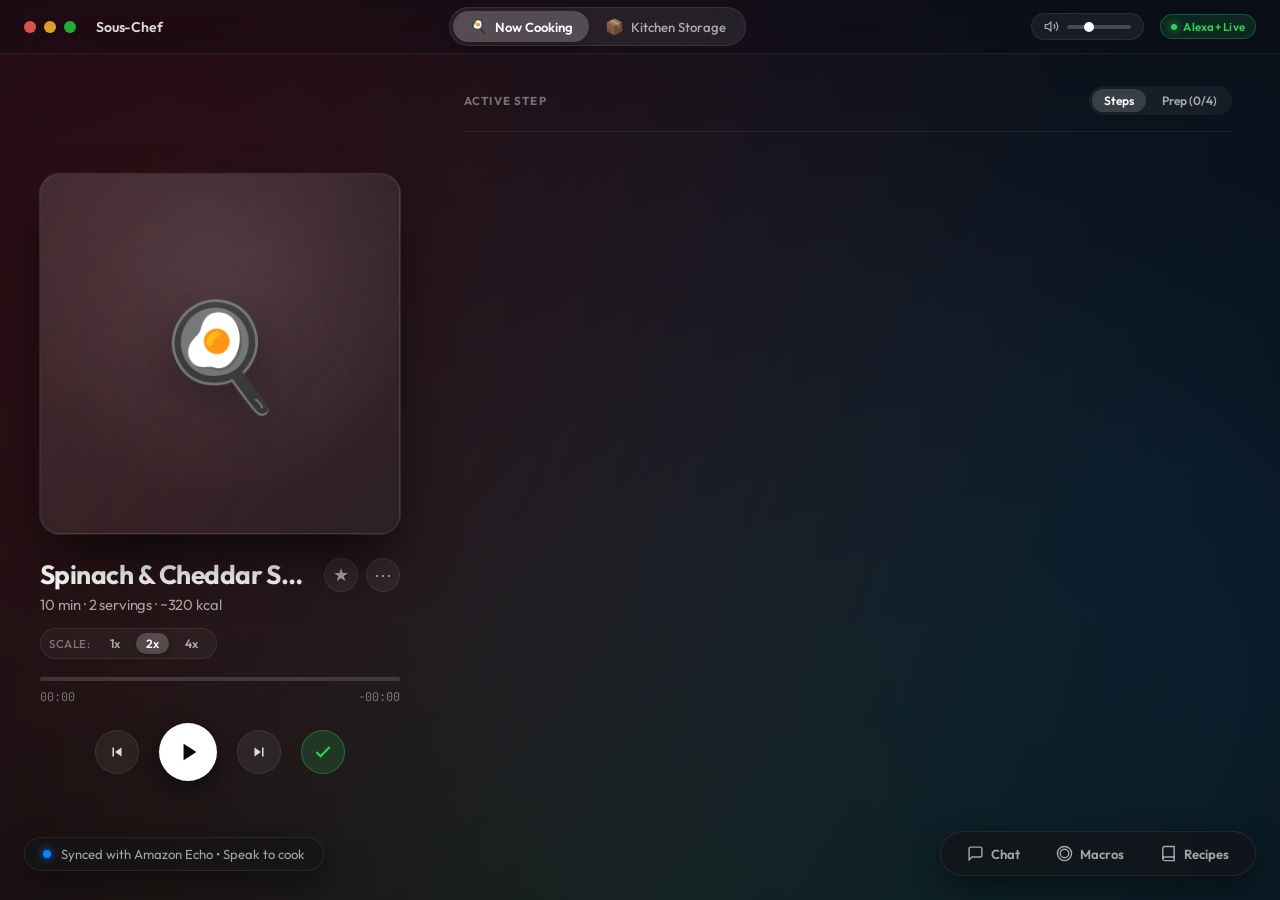
==== commit de4f901a: "feat(ui): Apple Music Now Playing lyrics layout, PWA installability, and progressive disclosure draw" ====
--- a/web_simulator/index.html
+++ b/web_simulator/index.html
@@ -2,369 +2,365 @@
 <html lang="en">
 <head>
   <meta charset="UTF-8">
-  <meta name="viewport" content="width=device-width, initial-scale=1.0">
-  <title>Sous-Chef | Voice-First Kitchen Assistant</title>
+  <meta name="viewport" content="width=device-width, initial-scale=1.0, viewport-fit=cover">
+  <meta name="theme-color" content="#0a0a0c">
+  <meta name="apple-mobile-web-app-capable" content="yes">
+  <meta name="apple-mobile-web-app-status-bar-style" content="black-translucent">
+  <title>Sous-Chef | Cinematic Kitchen Assistant</title>
+  <link rel="manifest" href="/manifest.json">
   <link rel="stylesheet" href="style.css">
   <link rel="preconnect" href="https://fonts.googleapis.com">
   <link rel="preconnect" href="https://fonts.gstatic.com" crossorigin>
   <link href="https://fonts.googleapis.com/css2?family=Outfit:wght@300;400;500;600;700&family=JetBrains+Mono:wght@400;500;600&display=swap" rel="stylesheet">
 </head>
-<body>
-  <div class="app-container">
-    <!-- Header -->
-    <header class="app-header">
-      <div class="brand">
-        <div class="brand-badge">ALEXA+ SIMULATOR</div>
-        <h1>Sous-Chef</h1>
-      </div>
-
-      <!-- Cooking Ambience Music Bar -->
-      <div class="music-pill" id="music-pill">
-        <button class="music-btn" id="music-btn" title="Toggle Lo-Fi Kitchen Music">
-          <span class="music-icon">🎵</span>
-          <span id="music-btn-label">Ambience: Off</span>
-        </button>
-        <div class="music-bars" id="music-bars">
-          <span class="bar bar-1"></span>
-          <span class="bar bar-2"></span>
-          <span class="bar bar-3"></span>
-        </div>
-        <input type="range" id="music-vol" min="0" max="100" value="25" title="Music Volume" class="music-slider">
-      </div>
-
-      <div class="header-status">
-        <div class="status-indicator">
-          <span class="pulse-dot"></span>
-          <span id="mcp-status">FastMCP 1.30.0 Connected</span>
-        </div>
-        <div class="metric-chip">
-          <span class="metric-label">Latency</span>
-          <span class="metric-value" id="latency-metric">-- ms</span>
-        </div>
-      </div>
-    </header>
-
-    <!-- Main Grid -->
-    <main class="main-layout">
-      <!-- Left Column: Voice Orb & Conversation -->
-      <section class="voice-section glass-panel">
-        <div class="orb-container">
-          <div class="orb-aura"></div>
-          <div class="voice-orb" id="voice-orb">
-            <div class="orb-core"></div>
-          </div>
-          <div class="orb-ring ring-1"></div>
-          <div class="orb-ring ring-2"></div>
-        </div>
-
-        <div class="voice-state-label" id="voice-state">Tap Mic or Type to Speak</div>
-
-        <!-- Live Captions & Dialogue -->
-        <div class="transcript-box" id="transcript-box">
-          <div class="transcript-entry assistant">
-            <span class="speaker-tag">Sous-Chef</span>
-            <p>Welcome to Sous-Chef! I'm your kitchen voice assistant. Try asking <em>"What can I make in 15 minutes?"</em>, <em>"The milk is spoiled"</em>, or say <em>"I bought 2 gallons of milk and a dozen eggs."</em></p>
-          </div>
-        </div>
-
-        <!-- Controls -->
-        <div class="voice-controls">
-          <button class="mic-button" id="mic-btn" title="Toggle Voice Recognition">
-            <svg class="mic-icon" viewBox="0 0 24 24" fill="none" stroke="currentColor" stroke-width="2">
-              <path d="M12 2a3 3 0 0 0-3 3v7a3 3 0 0 0 6 0V5a3 3 0 0 0-3-3Z"/>
-              <path d="M19 10v2a7 7 0 0 1-14 0v-2"/>
-              <line x1="12" y1="19" x2="12" y2="22"/>
+<body class="apple-canvas">
+  <!-- Ambient Dynamic Aura Background -->
+  <div class="ambient-backdrop" id="ambient-backdrop"></div>
+
+  <div class="app-window">
+    <!-- Top Chrome Bar (Mac / Apple TV Style) -->
+    <header class="window-header">
+      <div class="window-traffic-lights">
+        <span class="light close"></span>
+        <span class="light min"></span>
+        <span class="light max"></span>
+        <span class="app-brand-title">Sous-Chef</span>
+      </div>
+
+      <!-- Mode Switcher Tabs (Now Cooking | Kitchen Storage) -->
+      <nav class="center-segmented-nav">
+        <button class="nav-segment active" id="mode-cooking-btn" data-mode="cooking">
+          <span class="seg-icon">🍳</span> Now Cooking
+        </button>
+        <button class="nav-segment" id="mode-storage-btn" data-mode="storage">
+          <span class="seg-icon">📦</span> Kitchen Storage
+        </button>
+      </nav>
+
+      <!-- Right Window Utilities -->
+      <div class="header-right-tools">
+        <!-- Audio Ambience Pill -->
+        <div class="ambience-control" id="ambience-control">
+          <button class="ambience-toggle-btn" id="music-btn" title="Toggle Lo-Fi Cooking Ambience">
+            <svg class="speaker-icon" viewBox="0 0 24 24" fill="none" stroke="currentColor" stroke-width="2">
+              <polygon points="11 5 6 9 2 9 2 15 6 15 11 19 11 5"></polygon>
+              <path d="M15.54 8.46a5 5 0 0 1 0 7.07"></path>
+              <path d="M19.07 4.93a10 10 0 0 1 0 14.14"></path>
             </svg>
           </button>
-          
-          <form class="text-input-form" id="chat-form">
-            <input type="text" id="text-input" placeholder="Type a kitchen command or question..." autocomplete="off">
-            <button type="submit" id="send-btn" class="send-button">
-              <svg viewBox="0 0 24 24" fill="none" stroke="currentColor" stroke-width="2">
-                <line x1="22" y1="2" x2="11" y2="13"/>
-                <polygon points="22 2 15 22 11 13 2 9 22 2"/>
-              </svg>
-            </button>
-          </form>
-        </div>
-
-        <!-- Quick Phrases Bar -->
-        <div class="quick-phrases">
-          <span class="quick-label">Voice shortcuts:</span>
-          <button class="chip" data-phrase="What can I make in 15 minutes?">⚡ 15-min Meal</button>
-          <button class="chip" data-phrase="What's in my kitchen?">📦 What's in kitchen?</button>
-          <button class="chip" data-phrase="Play cooking music">🎵 Play music</button>
-          <button class="chip" data-phrase="The milk is spoiled">⚠️ Milk spoiled</button>
-          <button class="chip" data-phrase="Next step">Next step ▶</button>
-          <button class="chip" data-phrase="I stopped the stove">✓ Stove stopped</button>
-          <button class="chip" data-phrase="Save this as My Favorite Scramble">💾 Save as recipe</button>
-          <button class="chip" data-phrase="Undo that">Undo that</button>
-        </div>
-
-        <!-- Kitchen Mishap Remedies Bar -->
-        <div class="quick-phrases rescue-phrases">
-          <span class="quick-label rescue-label">🆘 Did it wrong?</span>
-          <button class="chip rescue-chip" data-phrase="I burned it, what do I do?">🔥 I burned it</button>
-          <button class="chip rescue-chip" data-phrase="It's way too salty!">🧂 Too salty</button>
-          <button class="chip rescue-chip" data-phrase="My mouth is on fire, it's too spicy!">🌶️ Too spicy</button>
-          <button class="chip rescue-chip" data-phrase="The chicken is too dry!">🥩 Meat is dry</button>
-          <button class="chip rescue-chip" data-phrase="The sauce is too watery!">💧 Too watery</button>
-          <button class="chip rescue-chip" data-phrase="The food is stuck to the pan!">🍳 Stuck to pan</button>
+          <input type="range" id="music-vol" min="0" max="100" value="30" class="mini-volume-slider" title="Ambience Volume">
+        </div>
+
+        <!-- Alexa+ Live Indicator -->
+        <div class="connection-status-pill" title="FastMCP Streamable HTTP 2025-11-25">
+          <span class="pulse-beacon"></span>
+          <span class="status-text" id="mcp-status">Alexa+ Live</span>
+        </div>
+      </div>
+    </header>
+
+    <!-- Main Dynamic Stage -->
+    <main class="cinematic-stage" id="cinematic-stage">
+
+      <!-- ============================================================ -->
+      <!-- VIEW 1: CINEMATIC COOKING (Apple Music Now Playing Mode)     -->
+      <!-- ============================================================ -->
+      <section class="stage-view now-cooking-view active" id="view-now-cooking">
+        <!-- Left Column: Album Art / Dish Hero Card & Scrub Bar -->
+        <div class="hero-player-column">
+          <div class="dish-cover-artwork" id="dish-cover-artwork">
+            <div class="artwork-image-wrapper">
+              <div class="artwork-fallback-icon" id="dish-artwork-emoji">🍳</div>
+              <div class="artwork-glow"></div>
+            </div>
+            
+            <div class="dish-metadata">
+              <div class="dish-header-row">
+                <div class="dish-titles">
+                  <h1 class="dish-name" id="dish-name">Spinach & Cheddar Scramble</h1>
+                  <p class="dish-sub" id="dish-sub">10 min · 2 servings · ~320 kcal</p>
+                </div>
+                <div class="dish-actions">
+                  <button class="icon-action-btn star-btn" id="star-recipe-btn" title="Save to Family Cookbook">★</button>
+                  <button class="icon-action-btn menu-btn" id="custom-recipe-open-btn" title="Add Custom Recipe">⋯</button>
+                </div>
+              </div>
+
+              <!-- Recipe Servings Scaler (Apple 1-Click [1x | 2x | 4x]) -->
+              <div class="scaler-segmented-bar">
+                <span class="scaler-caption">Scale:</span>
+                <button type="button" class="scale-chip" data-scale="1">1x</button>
+                <button type="button" class="scale-chip active" data-scale="2">2x</button>
+                <button type="button" class="scale-chip" data-scale="4">4x</button>
+              </div>
+
+              <!-- Step Timer Progress Scrubber -->
+              <div class="step-scrubber-container">
+                <div class="scrubber-track">
+                  <div class="scrubber-fill" id="scrubber-fill" style="width: 0%;"></div>
+                </div>
+                <div class="scrubber-time-row">
+                  <span class="scrub-time" id="scrub-elapsed">00:00</span>
+                  <span class="scrub-time" id="scrub-remaining">-00:00</span>
+                </div>
+              </div>
+
+              <!-- Apple-Style Transport Playback Bar -->
+              <div class="transport-controls-bar">
+                <button class="transport-btn secondary" id="prev-step-btn" title="Previous Step (Left Arrow)">
+                  <svg viewBox="0 0 24 24" fill="currentColor"><path d="M6 6h2v12H6zm3.5 6l8.5 6V6z"/></svg>
+                </button>
+                <button class="transport-btn primary-play" id="timer-toggle-btn" title="Play/Pause Timer (Space)">
+                  <svg class="play-icon" viewBox="0 0 24 24" fill="currentColor"><polygon points="5 3 19 12 5 21 5 3"/></svg>
+                  <svg class="pause-icon hidden" viewBox="0 0 24 24" fill="currentColor"><rect x="6" y="4" width="4" height="16"/><rect x="14" y="4" width="4" height="16"/></svg>
+                </button>
+                <button class="transport-btn secondary" id="next-step-btn" title="Next Step (Right Arrow)">
+                  <svg viewBox="0 0 24 24" fill="currentColor"><path d="M6 18l8.5-6L6 6v12zM16 6v12h2V6h-2z"/></svg>
+                </button>
+                <button class="transport-btn finish-btn" id="finish-meal-btn" title="I Made It! (Deduct Ingredients)">
+                  <svg viewBox="0 0 24 24" fill="none" stroke="currentColor" stroke-width="2.5"><polyline points="20 6 9 17 4 12"/></svg>
+                </button>
+              </div>
+            </div>
+          </div>
+        </div>
+
+        <!-- Right Column: Apple Music Synchronized Live Lyrics (Cooking Steps) -->
+        <div class="lyrics-stream-column">
+          <div class="lyrics-sub-header">
+            <span class="lyrics-mode-label" id="stream-status-label">ACTIVE STEP</span>
+            <div class="step-mode-switch">
+              <button class="stream-tab active" id="tab-show-steps">Steps</button>
+              <button class="stream-tab" id="tab-show-prep">Prep (<span id="prep-ready-count">0/4</span>)</button>
+            </div>
+          </div>
+
+          <!-- Synchronized Cooking Steps Stream (Apple Music Lyrics Style) -->
+          <div class="lyrics-viewport" id="lyrics-viewport">
+            <!-- Dynamically populated with .lyric-line items -->
+          </div>
+
+          <!-- Prep Checklist Container (shown when Prep tab active) -->
+          <div class="prep-checklist-viewport hidden" id="prep-checklist-viewport">
+            <!-- Dynamically populated checklist -->
+          </div>
         </div>
       </section>
 
-      <!-- Right Column: Dual View (Inventory & Guided Cooking) -->
-      <section class="workspace-section glass-panel">
-        <!-- View Navigation Tabs -->
-        <div class="workspace-nav">
-          <button class="nav-tab active" id="tab-inventory" data-view="inventory">
-            <span>📦 Pantry & Fridge</span>
-          </button>
-          <button class="nav-tab" id="tab-cooking" data-view="cooking">
-            <span>🍳 Guided Cooking</span>
-            <span class="active-cooking-dot" id="cooking-active-dot">● Active</span>
-          </button>
-        </div>
-
-        <!-- 1. Inventory View -->
-        <div class="view-panel" id="view-inventory">
-          <div class="inventory-header">
-            <div>
-              <h2>Kitchen Inventory</h2>
-              <p class="section-subtitle">Real-time Append-Only Projection</p>
-            </div>
-            <button class="refresh-btn" id="refresh-inventory-btn" title="Refresh Inventory">
-              <svg viewBox="0 0 24 24" fill="none" stroke="currentColor" stroke-width="2">
-                <path d="M21.5 2v6h-6M21.34 15.57a10 10 0 1 1-.57-8.38l5.67-5.67"/>
-              </svg>
-            </button>
-          </div>
-
-          <!-- Apple-Style Storage Breakdown Bar -->
-          <div class="storage-distribution-card">
-            <div class="storage-distribution-header">
-              <span class="storage-distribution-title">Kitchen Storage Allocation</span>
-              <span class="storage-total-count" id="storage-total-count">0 items tracked</span>
-            </div>
-            <div class="storage-progress-bar">
-              <div class="storage-bar-segment fridge" id="bar-fridge" style="width: 33.3%;"></div>
-              <div class="storage-bar-segment pantry" id="bar-pantry" style="width: 33.3%;"></div>
-              <div class="storage-bar-segment freezer" id="bar-freezer" style="width: 33.4%;"></div>
-            </div>
-            <div class="storage-legend">
-              <span class="legend-item"><span class="legend-dot fridge"></span> ❄️ Refrigerator (<span id="count-fridge">0</span>)</span>
-              <span class="legend-item"><span class="legend-dot pantry"></span> 🥫 Pantry (<span id="count-pantry">0</span>)</span>
-              <span class="legend-item"><span class="legend-dot freezer"></span> 🧊 Freezer (<span id="count-freezer">0</span>)</span>
-            </div>
-          </div>
-
-          <!-- Apple Search & Segmented Filter Bar -->
-          <div class="inventory-controls-row">
-            <div class="inventory-search-wrapper">
-              <svg class="search-icon" viewBox="0 0 24 24" fill="none" stroke="currentColor" stroke-width="2">
-                <circle cx="11" cy="11" r="8"></circle>
-                <line x1="21" y1="21" x2="16.65" y2="16.65"></line>
-              </svg>
-              <input type="text" id="inventory-search-input" placeholder="Search groceries in storage..." autocomplete="off">
-              <button type="button" class="search-clear-btn hidden" id="search-clear-btn" title="Clear search">✕</button>
-            </div>
-            <div class="inventory-filters segmented-control">
-              <button class="filter-tab active" data-filter="all">All (<span id="count-all">0</span>)</button>
-              <button class="filter-tab" data-filter="fridge">❄️ Fridge</button>
-              <button class="filter-tab" data-filter="pantry">🥫 Pantry</button>
-              <button class="filter-tab" data-filter="freezer">🧊 Freezer</button>
-              <button class="filter-tab urgent-tab" data-filter="expiring">⚠️ Expiring (<span id="count-expiring">0</span>)</button>
-            </div>
-          </div>
-
-          <!-- Inventory List -->
-          <div class="inventory-grid" id="inventory-grid">
-            <div class="empty-state">
-              <p>Loading kitchen inventory...</p>
-            </div>
-          </div>
-
-          <!-- Daily Nutrition Summary Widget with Kinetic Macro Rings -->
-          <div class="nutrition-widget">
-            <div class="nutrition-widget-header">
-              <h3>Today's Nutrition Goals</h3>
-              <span class="source-tag">USDA FoodData</span>
-            </div>
-            <div class="nutrition-dashboard">
-              <div class="macro-rings-wrapper">
-                <svg class="macro-rings-svg" viewBox="0 0 120 120">
-                  <circle class="ring-bg ring-bg-kcal" cx="60" cy="60" r="48" />
-                  <circle class="ring-fg ring-fg-kcal" id="ring-kcal" cx="60" cy="60" r="48" stroke-dasharray="301.59" stroke-dashoffset="301.59" />
-                  <circle class="ring-bg ring-bg-prot" cx="60" cy="60" r="36" />
-                  <circle class="ring-fg ring-fg-prot" id="ring-prot" cx="60" cy="60" r="36" stroke-dasharray="226.19" stroke-dashoffset="226.19" />
-                </svg>
-                <div class="ring-center-icon">🔥</div>
-              </div>
-              <div class="nutrition-metrics">
-                <div class="metric-card">
-                  <div class="metric-title-row">
-                    <span class="metric-dot kcal-dot"></span>
-                    <span class="metric-name">Calories</span>
-                  </div>
-                  <div class="metric-value-row">
-                    <span class="metric-num" id="today-kcal">0</span>
-                    <span class="metric-target">/ 2,000 kcal</span>
-                  </div>
-                </div>
-                <div class="metric-card">
-                  <div class="metric-title-row">
-                    <span class="metric-dot prot-dot"></span>
-                    <span class="metric-name">Protein</span>
-                  </div>
-                  <div class="metric-value-row">
-                    <span class="metric-num" id="today-protein">0g</span>
-                    <span class="metric-target">/ 120g target</span>
-                  </div>
-                </div>
-              </div>
-            </div>
-          </div>
-        </div>
-
-        <!-- 2. Guided Cooking View -->
-        <div class="view-panel hidden" id="view-cooking">
-          <div class="cooking-empty" id="cooking-empty-state">
-            <div class="empty-icon">🍳</div>
-            <h3>No Active Recipe</h3>
-            <p>Ask <em>"What can I make in 15 minutes?"</em> or choose a recipe below to begin step-by-step cooking with ambient music and smart timers.</p>
-            <div class="recipe-starter-list" id="recipe-starter-list">
-              <!-- Dynamically filled with top recipes -->
-            </div>
-            <div class="custom-recipe-starter-row">
-              <button class="add-custom-recipe-btn" id="open-custom-recipe-btn">+ Add Custom Family Recipe</button>
-            </div>
-          </div>
-
-          <div class="cooking-active-container hidden" id="cooking-active-container">
-            <!-- Recipe Banner -->
-            <div class="recipe-banner">
-              <div class="recipe-banner-left">
-                <div class="recipe-pill-tags">
-                  <span class="recipe-badge" id="recipe-badge-time">⏱️ 10 min</span>
-                  <span class="recipe-badge" id="recipe-badge-servings">🍽️ 2 servings</span>
-                  <span class="recipe-badge" id="recipe-badge-kcal">🔥 ~320 kcal</span>
-                  <div class="servings-scaler-group">
-                    <span class="scaler-label">Scale:</span>
-                    <button type="button" class="scale-btn" data-scale="1">1x</button>
-                    <button type="button" class="scale-btn active" data-scale="2">2x</button>
-                    <button type="button" class="scale-btn" data-scale="4">4x</button>
-                  </div>
-                </div>
-                <h2 id="recipe-title">Spinach & Cheddar Scramble</h2>
-                <p id="recipe-desc">Fluffy scrambled eggs folded with tender baby spinach and melted cheddar.</p>
-              </div>
-              <div class="recipe-banner-actions">
-                <button class="save-active-btn" id="save-active-recipe-btn" title="Save this Recipe">⭐ Save Custom</button>
-                <button class="exit-cooking-btn" id="exit-cooking-btn" title="Stop Cooking">✕ Stop</button>
-              </div>
-            </div>
-
-            <!-- Ingredient Prep Checklist Card -->
-            <div class="prep-card">
-              <div class="prep-header">
-                <div>
-                  <h4>Ingredient Prep Checklist</h4>
-                  <p class="prep-subtitle">Say <em>"I got the spinach"</em> or tap to check off</p>
-                </div>
-                <span class="prep-counter" id="prep-counter">0 / 4 ready</span>
-              </div>
-              <div class="prep-items-list" id="prep-items-list">
-                <!-- Checkable ingredient rows rendered here -->
-              </div>
-            </div>
-
-            <!-- Active Step Card -->
-            <div class="step-card">
-              <div class="step-card-header">
-                <span class="step-badge" id="step-index-badge">STEP 1 OF 4</span>
-                <span class="step-timer-indicator" id="step-timer-indicator">⏱️ No timer needed</span>
-              </div>
-              <p class="step-text" id="step-text">Whisk eggs in a bowl with a pinch of salt.</p>
-              
-              <div class="step-tip-box" id="step-tip-box">
-                <span class="tip-bulb">💡</span>
-                <span id="step-tip-text">Whisk vigorously for 30 seconds to incorporate air.</span>
-              </div>
-
-              <!-- Smart Step Timer -->
-              <div class="step-timer-section" id="step-timer-section">
-                <div class="timer-clock-display" id="timer-clock-display">03:00</div>
-                <div class="timer-btn-row">
-                  <button class="timer-btn play" id="timer-start-btn">▶ Start Timer</button>
-                  <button class="timer-btn pause" id="timer-pause-btn">⏸ Pause</button>
-                  <button class="timer-btn reset" id="timer-reset-btn">↺ Reset</button>
-                </div>
-                <div class="timer-ducking-note">
-                  🎵 Ambience plays softly & automatically silences when timer alerts you!
-                </div>
-              </div>
-
-              <!-- Navigation bar -->
-              <div class="step-actions">
-                <button class="step-btn secondary" id="prev-step-btn">◀ Previous</button>
-                <button class="step-btn primary" id="next-step-btn">Next Step ▶</button>
-                <button class="step-btn finish" id="finish-cooking-btn">✓ Cooked & Done (Deduct Stock)</button>
-              </div>
-            </div>
+      <!-- ============================================================ -->
+      <!-- VIEW 2: KITCHEN STORAGE (Apple Settings / Storage Style)     -->
+      <!-- ============================================================ -->
+      <section class="stage-view storage-view hidden" id="view-storage">
+        <div class="storage-stage-container">
+          <!-- Top Apple Storage Bar -->
+          <div class="apple-storage-hero-card">
+            <div class="storage-hero-header">
+              <div>
+                <h2>Kitchen Storage & Pantry</h2>
+                <p class="storage-hero-desc">Real-time append-only inventory projected from PostgreSQL ledger</p>
+              </div>
+              <div class="storage-hero-stats">
+                <span class="total-tracked-number" id="storage-total-num">0</span>
+                <span class="total-tracked-label">Items Tracked</span>
+              </div>
+            </div>
+
+            <!-- Visual Segmented Bar -->
+            <div class="apple-storage-bar">
+              <div class="storage-bar-seg fridge" id="bar-fridge" style="width: 33%;"></div>
+              <div class="storage-bar-seg pantry" id="bar-pantry" style="width: 33%;"></div>
+              <div class="storage-bar-seg freezer" id="bar-freezer" style="width: 34%;"></div>
+            </div>
+
+            <div class="storage-bar-legend">
+              <div class="legend-chip"><span class="chip-color fridge"></span> ❄️ Refrigerator (<span id="count-fridge">0</span>)</div>
+              <div class="legend-chip"><span class="chip-color pantry"></span> 🥫 Pantry (<span id="count-pantry">0</span>)</div>
+              <div class="legend-chip"><span class="chip-color freezer"></span> 🧊 Freezer (<span id="count-freezer">0</span>)</div>
+              <div class="legend-chip urgent"><span class="chip-color urgent"></span> ⚠️ Expiring (<span id="count-expiring">0</span>)</div>
+            </div>
+          </div>
+
+          <!-- Apple Search & Filter Pills -->
+          <div class="storage-action-row">
+            <div class="apple-search-box">
+              <svg viewBox="0 0 24 24" fill="none" stroke="currentColor" stroke-width="2"><circle cx="11" cy="11" r="8"/><line x1="21" y1="21" x2="16.65" y2="16.65"/></svg>
+              <input type="text" id="inventory-search-input" placeholder="Quick search groceries..." autocomplete="off">
+              <button class="clear-search-btn hidden" id="search-clear-btn">✕</button>
+            </div>
+
+            <div class="apple-segmented-filter">
+              <button class="seg-filter-btn active" data-filter="all">All Items</button>
+              <button class="seg-filter-btn" data-filter="fridge">❄️ Fridge</button>
+              <button class="seg-filter-btn" data-filter="pantry">🥫 Pantry</button>
+              <button class="seg-filter-btn" data-filter="freezer">🧊 Freezer</button>
+              <button class="seg-filter-btn urgent-tab" data-filter="expiring">⚠️ Expiring</button>
+            </div>
+          </div>
+
+          <!-- Storage Items Grid -->
+          <div class="storage-items-grid" id="storage-items-grid">
+            <!-- Dynamically populated cards -->
           </div>
         </div>
       </section>
+
     </main>
 
-    <!-- Timer Alert Overlay Modal -->
-    <div class="timer-alert-overlay hidden" id="timer-alert-overlay">
-      <div class="timer-alert-card">
-        <div class="alert-bell-pulse">🔔</div>
-        <h3>Timer Finished!</h3>
-        <p class="alert-message" id="alert-message">Time's up! Turn off the stove now and gently stir so it doesn't overcook!</p>
-        <div class="alert-prompt">
-          <span>Say <em>"Stove is off"</em>, <em>"Done"</em>, or click below:</span>
-        </div>
-        <div class="alert-buttons">
-          <button class="alert-btn confirm" id="alert-confirm-btn">✓ Stove Stopped & Checked (Continue)</button>
-          <button class="alert-btn add-time" id="alert-add-time-btn">⏱ Need 1 More Minute</button>
+    <!-- Bottom Dock Floating Controls (Apple TV / Music Floating Pills) -->
+    <footer class="floating-dock-bar">
+      <!-- Voice Activity Pill (Shows active speech from Echo / Microphone without taking over the screen) -->
+      <div class="voice-activity-pill" id="voice-activity-pill">
+        <span class="audio-wave-dot"></span>
+        <span class="active-voice-phrase" id="active-voice-phrase">Synced with Amazon Echo &bull; Speak to cook</span>
+      </div>
+
+      <!-- Quick Actions -->
+      <div class="dock-actions-group">
+        <!-- Floating Chat / Voice Drawer Toggle (Like Apple Music Lyrics Icon) -->
+        <button class="dock-tool-btn" id="toggle-chat-drawer-btn" title="Open Voice / Text Assistant (Press /)">
+          <svg viewBox="0 0 24 24" fill="none" stroke="currentColor" stroke-width="2">
+            <path d="M21 15a2 2 0 0 1-2 2H7l-4 4V5a2 2 0 0 1 2-2h14a2 2 0 0 1 2 2z"/>
+          </svg>
+          <span class="tool-label">Chat</span>
+        </button>
+
+        <!-- Floating Macro Goals Drawer Toggle -->
+        <button class="dock-tool-btn" id="toggle-macro-drawer-btn" title="View Daily Nutrition Rings">
+          <svg viewBox="0 0 24 24" fill="none" stroke="currentColor" stroke-width="2">
+            <circle cx="12" cy="12" r="10"/>
+            <circle cx="12" cy="12" r="6"/>
+          </svg>
+          <span class="tool-label">Macros</span>
+        </button>
+
+        <!-- Recipe Discovery Menu Button -->
+        <button class="dock-tool-btn" id="toggle-recipes-drawer-btn" title="Explore Recipes">
+          <svg viewBox="0 0 24 24" fill="none" stroke="currentColor" stroke-width="2">
+            <path d="M4 19.5A2.5 2.5 0 0 1 6.5 17H20"/>
+            <path d="M6.5 2H20v20H6.5A2.5 2.5 0 0 1 4 19.5v-15A2.5 2.5 0 0 1 6.5 2z"/>
+          </svg>
+          <span class="tool-label">Recipes</span>
+        </button>
+      </div>
+    </footer>
+
+    <!-- ============================================================ -->
+    <!-- SLIDE-OVER DRAWERS (Progressive Disclosure - Clean on Demand) -->
+    <!-- ============================================================ -->
+
+    <!-- 1. Voice & Chat Slide Drawer (Toggled via [💬] or pressing `/`) -->
+    <aside class="slide-over-drawer" id="chat-slide-drawer">
+      <div class="drawer-header">
+        <div class="drawer-title-row">
+          <span class="drawer-icon">💬</span>
+          <h3>Sous-Chef Voice Companion</h3>
+        </div>
+        <button class="drawer-close-btn" id="close-chat-drawer-btn">✕</button>
+      </div>
+
+      <!-- Dialogue Transcript -->
+      <div class="drawer-transcript-box" id="drawer-transcript-box">
+        <div class="transcript-entry assistant">
+          <span class="entry-author">Sous-Chef</span>
+          <p>Hi! I'm synced with your Echo Dot. You can talk to Alexa hands-free, or type questions here anytime.</p>
+        </div>
+      </div>
+
+      <!-- Text and Mic Input -->
+      <form class="drawer-input-form" id="drawer-chat-form">
+        <button type="button" class="drawer-mic-btn" id="drawer-mic-btn" title="Toggle Web Mic">
+          <svg viewBox="0 0 24 24" fill="none" stroke="currentColor" stroke-width="2">
+            <path d="M12 2a3 3 0 0 0-3 3v7a3 3 0 0 0 6 0V5a3 3 0 0 0-3-3Z"/>
+            <path d="M19 10v2a7 7 0 0 1-14 0v-2"/>
+            <line x1="12" y1="19" x2="12" y2="22"/>
+          </svg>
+        </button>
+        <input type="text" id="drawer-text-input" placeholder="Ask anything (e.g. 'what can I cook in 15 min?')" autocomplete="off">
+        <button type="submit" class="drawer-send-btn">
+          <svg viewBox="0 0 24 24" fill="none" stroke="currentColor" stroke-width="2">
+            <line x1="22" y1="2" x2="11" y2="13"/>
+            <polygon points="22 2 15 22 11 13 2 9 22 2"/>
+          </svg>
+        </button>
+      </form>
+
+      <!-- Quick Rescue & Voice Shortcuts -->
+      <div class="drawer-shortcuts-section">
+        <span class="shortcuts-title">Emergency Rescue:</span>
+        <div class="shortcuts-chips-row">
+          <button class="rescue-chip" data-phrase="I burned the food, help!">🔥 Burned food</button>
+          <button class="rescue-chip" data-phrase="It is too salty!">🧂 Too salty</button>
+          <button class="rescue-chip" data-phrase="Too spicy!">🌶️ Too spicy</button>
+          <button class="rescue-chip" data-phrase="The chicken is dry!">🥩 Dry meat</button>
+        </div>
+      </div>
+    </aside>
+
+    <!-- 2. Apple Fitness Macro Rings Drawer -->
+    <aside class="slide-over-drawer macro-drawer" id="macro-slide-drawer">
+      <div class="drawer-header">
+        <div class="drawer-title-row">
+          <span class="drawer-icon">🎯</span>
+          <h3>Daily Nutrition Goals</h3>
+        </div>
+        <button class="drawer-close-btn" id="close-macro-drawer-btn">✕</button>
+      </div>
+
+      <div class="drawer-macro-body">
+        <div class="macro-rings-wrapper">
+          <svg class="macro-rings-svg" viewBox="0 0 140 140">
+            <circle class="ring-bg ring-bg-kcal" cx="70" cy="70" r="56" />
+            <circle class="ring-fg ring-fg-kcal" id="ring-kcal" cx="70" cy="70" r="56" stroke-dasharray="351.85" stroke-dashoffset="351.85" />
+            <circle class="ring-bg ring-bg-prot" cx="70" cy="70" r="42" />
+            <circle class="ring-fg ring-fg-prot" id="ring-prot" cx="70" cy="70" r="42" stroke-dasharray="263.89" stroke-dashoffset="263.89" />
+          </svg>
+          <div class="ring-center-icon">🔥</div>
+        </div>
+
+        <div class="macro-cards-column">
+          <div class="macro-metric-card kcal">
+            <div class="metric-top"><span class="dot kcal"></span> Calories</div>
+            <div class="metric-main"><span id="today-kcal">0</span> <small>/ 2,000 kcal</small></div>
+          </div>
+          <div class="macro-metric-card prot">
+            <div class="metric-top"><span class="dot prot"></span> Protein</div>
+            <div class="metric-main"><span id="today-protein">0g</span> <small>/ 120g target</small></div>
+          </div>
+        </div>
+      </div>
+    </aside>
+
+    <!-- 3. Recipe Discovery Drawer -->
+    <aside class="slide-over-drawer recipes-drawer" id="recipes-slide-drawer">
+      <div class="drawer-header">
+        <div class="drawer-title-row">
+          <span class="drawer-icon">📖</span>
+          <h3>Recipe Cookbook</h3>
+        </div>
+        <button class="drawer-close-btn" id="close-recipes-drawer-btn">✕</button>
+      </div>
+      <div class="drawer-recipes-body" id="drawer-recipes-list">
+        <!-- Dynamically rendered recipe cards -->
+      </div>
+    </aside>
+
+    <!-- Emergency Rescue Alert Modal -->
+    <div class="emergency-alert-sheet hidden" id="emergency-alert-sheet">
+      <div class="alert-sheet-card">
+        <div class="alert-sheet-header">
+          <div class="alert-icon-wrap">🔥</div>
+          <div class="alert-sheet-titles">
+            <h3 id="alert-remedy-title">Culinary Rescue Alert</h3>
+            <p id="alert-remedy-subtitle">Emergency action required</p>
+          </div>
+        </div>
+        <div class="alert-sheet-body" id="alert-remedy-body"></div>
+        <div class="alert-sheet-actions">
+          <button class="alert-btn confirm" id="alert-remedy-confirm-btn">✓ I Fixed It (Resume Cooking)</button>
         </div>
       </div>
     </div>
 
-    <!-- Custom Recipe Modal -->
-    <div class="custom-recipe-modal hidden" id="custom-recipe-modal">
-      <div class="modal-card">
-        <div class="modal-header">
-          <h3>Save Custom Family Recipe</h3>
-          <button class="modal-close-btn" id="close-recipe-modal-btn">✕</button>
-        </div>
-        <form id="custom-recipe-form">
-          <div class="form-group">
-            <label for="modal-recipe-name">Recipe Name</label>
-            <input type="text" id="modal-recipe-name" placeholder="e.g. Grandma's Secret Pasta" required>
-          </div>
-          <div class="form-row">
-            <div class="form-group">
-              <label for="modal-prep-min">Prep Time (min)</label>
-              <input type="number" id="modal-prep-min" value="15" min="1" max="240">
-            </div>
-            <div class="form-group">
-              <label for="modal-servings">Servings</label>
-              <input type="number" id="modal-servings" value="2" min="1" max="20" step="0.5">
-            </div>
-          </div>
-          <div class="form-group">
-            <label for="modal-ingredients">Ingredients (e.g. 3 eggs, 1 cup spinach, 2 oz cheddar)</label>
-            <input type="text" id="modal-ingredients" placeholder="3 eggs, 1 cup spinach, 2 oz cheddar" required>
-          </div>
-          <div class="modal-footer">
-            <button type="button" class="btn-cancel" id="cancel-recipe-modal-btn">Cancel</button>
-            <button type="submit" class="btn-save" id="submit-custom-recipe-btn">Save to Kitchen</button>
-          </div>
-        </form>
-      </div>
-    </div>
   </div>
 
   <script src="app.js"></script>
--- a/web_simulator/style.css
+++ b/web_simulator/style.css
@@ -1,617 +1,1475 @@
+/* ==========================================================================
+   Sous-Chef Cinematic Apple Music "Now Playing" Design System
+   Apple HIG & Cupertino Glassmorphism • Vercel Agent Skills • 60fps Motion
+   ========================================================================== */
+
 :root {
-  --bg-dark: #0a0e17;
-  --bg-card: rgba(18, 24, 38, 0.7);
-  --border-glass: rgba(255, 255, 255, 0.08);
-  --border-focus: rgba(0, 202, 224, 0.4);
-  
-  --cyan-primary: #00cae0;
-  --cyan-glow: rgba(0, 202, 224, 0.35);
-  --amber-warning: #f59e0b;
-  --amber-glow: rgba(245, 158, 11, 0.3);
-  --red-urgent: #ef4444;
-  --green-ok: #10b981;
-  --purple-voice: #a855f7;
-  
-  --text-main: #f3f4f6;
-  --text-muted: #9ca3af;
-  --text-dim: #6b7280;
-  
-  --radius-lg: 18px;
+  /* Apple Cupertino Dark Palette */
+  --bg-deep-canvas: #09090b;
+  --bg-translucent: rgba(24, 24, 28, 0.72);
+  --bg-card-subtle: rgba(255, 255, 255, 0.05);
+  --bg-card-active: rgba(255, 255, 255, 0.12);
+
+  /* Glassmorphism & Borders */
+  --border-hairline: rgba(255, 255, 255, 0.08);
+  --border-focus: rgba(255, 255, 255, 0.22);
+  --border-active-accent: #0a84ff;
+
+  /* Apple Dynamic Accents */
+  --apple-blue: #0a84ff;
+  --apple-pink: #ff2d55;
+  --apple-green: #30d158;
+  --apple-amber: #ff9f0a;
+  --apple-red: #ff453a;
+  --apple-purple: #bf5af2;
+  --apple-teal: #64d2ff;
+
+  /* Typography Scales */
+  --text-pure-white: #ffffff;
+  --text-active-lyric: #ffffff;
+  --text-dim-lyric: rgba(255, 255, 255, 0.36);
+  --text-secondary: rgba(255, 255, 255, 0.62);
+  --text-tertiary: rgba(255, 255, 255, 0.40);
+
+  /* Geometry & Physics */
+  --radius-xl: 24px;
+  --radius-lg: 16px;
   --radius-md: 12px;
   --radius-sm: 8px;
-}
-
-* {
+  --radius-pill: 9999px;
+
+  --ease-apple-spring: cubic-bezier(0.16, 1, 0.3, 1);
+  --duration-fluid: 0.35s;
+}
+
+/* --------------------------------------------------------------------------
+   Reset & Base Standards
+   -------------------------------------------------------------------------- */
+*, *::before, *::after {
   box-sizing: border-box;
   margin: 0;
   padding: 0;
+  -webkit-font-smoothing: antialiased;
+  -moz-osx-font-smoothing: grayscale;
+}
+
+html, body {
+  width: 100%;
+  height: 100%;
+  overflow: hidden;
+  background-color: var(--bg-deep-canvas);
+  color: var(--text-pure-white);
+  font-family: 'Outfit', -apple-system, BlinkMacSystemFont, 'SF Pro Display', 'Helvetica Neue', sans-serif;
+  user-select: none;
+  -webkit-user-select: none;
+}
+
+button {
+  background: none;
+  border: none;
+  font-family: inherit;
+  cursor: pointer;
+  color: inherit;
+  outline: none;
+}
+
+input {
+  font-family: inherit;
+  outline: none;
+  border: none;
 }
 
 .hidden {
   display: none !important;
 }
 
-body {
-  font-family: 'Outfit', -apple-system, BlinkMacSystemFont, sans-serif;
-  background-color: var(--bg-dark);
-  background-image: 
-    radial-gradient(at 0% 0%, rgba(0, 202, 224, 0.08) 0px, transparent 50%),
-    radial-gradient(at 100% 100%, rgba(168, 85, 247, 0.08) 0px, transparent 50%),
-    radial-gradient(at 50% 50%, rgba(15, 23, 42, 0.9) 0px, var(--bg-dark) 100%);
-  color: var(--text-main);
-  min-height: 100vh;
-  display: flex;
+/* --------------------------------------------------------------------------
+   Ambient Backdrop (Apple Dynamic Blurred Color Reflection)
+   -------------------------------------------------------------------------- */
+.ambient-backdrop {
+  position: fixed;
+  inset: -20%;
+  z-index: 0;
+  pointer-events: none;
+  background: 
+    radial-gradient(circle at 25% 40%, rgba(255, 45, 85, 0.16) 0%, transparent 60%),
+    radial-gradient(circle at 75% 60%, rgba(10, 132, 255, 0.14) 0%, transparent 60%),
+    radial-gradient(circle at 50% 85%, rgba(48, 209, 88, 0.10) 0%, transparent 60%),
+    #09090b;
+  filter: blur(80px);
+  transform: scale(1.1);
+  transition: all 1.2s var(--ease-apple-spring);
+}
+
+/* --------------------------------------------------------------------------
+   Window Container (macOS / iPad Style Window)
+   -------------------------------------------------------------------------- */
+.app-window {
+  position: relative;
+  z-index: 1;
+  width: 100vw;
+  height: 100vh;
+  display: flex;
+  flex-direction: column;
+  overflow: hidden;
+  padding-top: env(safe-area-inset-top, 0);
+  padding-bottom: env(safe-area-inset-bottom, 0);
+}
+
+/* --------------------------------------------------------------------------
+   Window Header (Top Chrome)
+   -------------------------------------------------------------------------- */
+.window-header {
+  height: 54px;
+  display: flex;
+  align-items: center;
+  justify-content: space-between;
+  padding: 0 24px;
+  flex-shrink: 0;
+  border-bottom: 1px solid var(--border-hairline);
+  background: rgba(14, 14, 18, 0.45);
+  backdrop-filter: blur(30px) saturate(180%);
+  -webkit-backdrop-filter: blur(30px) saturate(180%);
+  z-index: 20;
+}
+
+/* Traffic Lights */
+.window-traffic-lights {
+  display: flex;
+  align-items: center;
+  gap: 8px;
+}
+
+.light {
+  width: 12px;
+  height: 12px;
+  border-radius: 50%;
+  opacity: 0.85;
+  transition: opacity 0.2s ease;
+}
+
+.window-traffic-lights:hover .light {
+  opacity: 1;
+}
+
+.light.close { background-color: #ff5f56; }
+.light.min   { background-color: #ffbd2e; }
+.light.max   { background-color: #27c93f; }
+
+.app-brand-title {
+  margin-left: 12px;
+  font-size: 0.88rem;
+  font-weight: 600;
+  letter-spacing: -0.01em;
+  color: var(--text-pure-white);
+  opacity: 0.85;
+}
+
+/* Segmented Center Navigation */
+.center-segmented-nav {
+  display: flex;
+  align-items: center;
+  background: rgba(255, 255, 255, 0.08);
+  padding: 3px;
+  border-radius: var(--radius-pill);
+  border: 1px solid var(--border-hairline);
+}
+
+.nav-segment {
+  display: flex;
+  align-items: center;
+  gap: 7px;
+  padding: 6px 16px;
+  border-radius: var(--radius-pill);
+  font-size: 0.82rem;
+  font-weight: 500;
+  color: var(--text-secondary);
+  transition: all var(--duration-fluid) var(--ease-apple-spring);
+}
+
+.nav-segment:hover {
+  color: var(--text-pure-white);
+}
+
+.nav-segment.active {
+  background: rgba(255, 255, 255, 0.20);
+  color: var(--text-pure-white);
+  box-shadow: 0 2px 8px rgba(0, 0, 0, 0.25);
+  font-weight: 600;
+}
+
+.seg-icon {
+  font-size: 0.95rem;
+}
+
+/* Right Window Tools */
+.header-right-tools {
+  display: flex;
+  align-items: center;
+  gap: 16px;
+}
+
+.ambience-control {
+  display: flex;
+  align-items: center;
+  gap: 8px;
+  background: rgba(255, 255, 255, 0.06);
+  padding: 5px 12px;
+  border-radius: var(--radius-pill);
+  border: 1px solid var(--border-hairline);
+  transition: background 0.2s ease;
+}
+
+.ambience-control:hover {
+  background: rgba(255, 255, 255, 0.10);
+}
+
+.ambience-toggle-btn {
+  display: flex;
+  align-items: center;
+  color: var(--text-secondary);
+  transition: color 0.2s ease;
+}
+
+.ambience-toggle-btn:hover {
+  color: var(--text-pure-white);
+}
+
+.speaker-icon {
+  width: 15px;
+  height: 15px;
+}
+
+.mini-volume-slider {
+  width: 64px;
+  height: 4px;
+  -webkit-appearance: none;
+  appearance: none;
+  background: rgba(255, 255, 255, 0.2);
+  border-radius: 2px;
+  outline: none;
+}
+
+.mini-volume-slider::-webkit-slider-thumb {
+  -webkit-appearance: none;
+  appearance: none;
+  width: 10px;
+  height: 10px;
+  border-radius: 50%;
+  background: #ffffff;
+  cursor: pointer;
+}
+
+/* Alexa+ Live Status Beacon */
+.connection-status-pill {
+  display: flex;
+  align-items: center;
+  gap: 6px;
+  background: rgba(48, 209, 88, 0.12);
+  border: 1px solid rgba(48, 209, 88, 0.3);
+  padding: 4px 10px;
+  border-radius: var(--radius-pill);
+  font-size: 0.72rem;
+  font-weight: 600;
+  color: var(--apple-green);
+  letter-spacing: 0.02em;
+}
+
+.pulse-beacon {
+  width: 6px;
+  height: 6px;
+  border-radius: 50%;
+  background-color: var(--apple-green);
+  box-shadow: 0 0 8px var(--apple-green);
+  animation: pulseBeaconAnim 2s infinite ease-in-out;
+}
+
+@keyframes pulseBeaconAnim {
+  0%, 100% { opacity: 0.5; transform: scale(0.9); }
+  50% { opacity: 1; transform: scale(1.3); }
+}
+
+/* --------------------------------------------------------------------------
+   Cinematic Main Stage
+   -------------------------------------------------------------------------- */
+.cinematic-stage {
+  flex: 1;
+  position: relative;
+  overflow: hidden;
+  display: flex;
+  width: 100%;
+  height: calc(100vh - 54px - 64px);
+}
+
+.stage-view {
+  width: 100%;
+  height: 100%;
+  display: flex;
+  overflow: hidden;
+}
+
+/* ==========================================================================
+   VIEW 1: NOW COOKING (Apple Music Now Playing Lyrics Layout)
+   ========================================================================== */
+.now-cooking-view {
+  display: flex;
+  flex-direction: row;
+  align-items: stretch;
+  justify-content: space-between;
+}
+
+/* Left Hero Column: Album Art & Controls */
+.hero-player-column {
+  width: 440px;
+  max-width: 42vw;
+  flex-shrink: 0;
+  display: flex;
+  flex-direction: column;
   justify-content: center;
   align-items: center;
-  padding: 24px;
-}
-
-.app-container {
+  padding: 36px 40px;
+  z-index: 10;
+}
+
+.dish-cover-artwork {
   width: 100%;
-  max-width: 1280px;
-  min-height: 850px;
+  max-width: 360px;
   display: flex;
   flex-direction: column;
-  gap: 20px;
-}
-
-/* Header */
-.app-header {
-  display: flex;
+  align-items: center;
+}
+
+.artwork-image-wrapper {
+  position: relative;
+  width: 100%;
+  aspect-ratio: 1 / 1;
+  border-radius: 20px;
+  background: linear-gradient(135deg, rgba(255, 255, 255, 0.12), rgba(255, 255, 255, 0.03));
+  border: 1px solid var(--border-hairline);
+  box-shadow: 
+    0 30px 60px -12px rgba(0, 0, 0, 0.75),
+    0 0 1px 1px rgba(255, 255, 255, 0.15);
+  display: flex;
+  align-items: center;
+  justify-content: center;
+  overflow: hidden;
+  transition: transform var(--duration-fluid) var(--ease-apple-spring);
+}
+
+.artwork-image-wrapper:hover {
+  transform: scale(1.02);
+}
+
+.artwork-fallback-icon {
+  font-size: 6.5rem;
+  filter: drop-shadow(0 12px 24px rgba(0, 0, 0, 0.45));
+  transition: transform 0.3s ease;
+}
+
+.artwork-image-wrapper:hover .artwork-fallback-icon {
+  transform: scale(1.08) rotate(-4deg);
+}
+
+.artwork-glow {
+  position: absolute;
+  inset: 0;
+  border-radius: inherit;
+  background: radial-gradient(circle at 50% 30%, rgba(255, 255, 255, 0.1), transparent 70%);
+  pointer-events: none;
+}
+
+/* Dish Title & Metadata */
+.dish-metadata {
+  width: 100%;
+  margin-top: 24px;
+}
+
+.dish-header-row {
+  display: flex;
+  align-items: flex-start;
   justify-content: space-between;
-  align-items: center;
-  padding: 14px 24px;
-  background: var(--bg-card);
-  backdrop-filter: blur(16px);
-  border: 1px solid var(--border-glass);
-  border-radius: var(--radius-lg);
-}
-
-.brand {
-  display: flex;
-  align-items: center;
   gap: 12px;
 }
 
-.brand-badge {
-  font-size: 0.68rem;
-  font-weight: 700;
-  letter-spacing: 0.08em;
-  background: linear-gradient(135deg, var(--cyan-primary), #0284c7);
-  color: #04101e;
-  padding: 4px 8px;
-  border-radius: 6px;
-}
-
-.brand h1 {
-  font-size: 1.5rem;
+.dish-titles {
+  flex: 1;
+  min-width: 0;
+}
+
+.dish-name {
+  font-size: 1.65rem;
   font-weight: 700;
   letter-spacing: -0.02em;
-}
-
-.header-status {
-  display: flex;
-  align-items: center;
+  color: var(--text-pure-white);
+  line-height: 1.25;
+  white-space: nowrap;
+  overflow: hidden;
+  text-overflow: ellipsis;
+}
+
+.dish-sub {
+  font-size: 0.92rem;
+  font-weight: 400;
+  color: var(--text-secondary);
+  margin-top: 4px;
+  letter-spacing: -0.01em;
+}
+
+.dish-actions {
+  display: flex;
+  align-items: center;
+  gap: 8px;
+  flex-shrink: 0;
+}
+
+.icon-action-btn {
+  width: 34px;
+  height: 34px;
+  border-radius: 50%;
+  display: flex;
+  align-items: center;
+  justify-content: center;
+  font-size: 1.1rem;
+  color: var(--text-secondary);
+  background: rgba(255, 255, 255, 0.06);
+  border: 1px solid var(--border-hairline);
+  transition: all 0.2s ease;
+}
+
+.icon-action-btn:hover {
+  background: rgba(255, 255, 255, 0.16);
+  color: var(--text-pure-white);
+  transform: scale(1.08);
+}
+
+.icon-action-btn.star-btn.starred {
+  color: #ffbd2e;
+  border-color: rgba(255, 189, 46, 0.4);
+  background: rgba(255, 189, 46, 0.12);
+}
+
+/* Recipe Servings Scale Chips */
+.scaler-segmented-bar {
+  display: flex;
+  align-items: center;
+  gap: 6px;
+  margin-top: 14px;
+  background: rgba(255, 255, 255, 0.04);
+  padding: 4px 8px;
+  border-radius: var(--radius-pill);
+  border: 1px solid var(--border-hairline);
+  width: fit-content;
+}
+
+.scaler-caption {
+  font-size: 0.72rem;
+  font-weight: 500;
+  color: var(--text-tertiary);
+  margin-right: 4px;
+  text-transform: uppercase;
+  letter-spacing: 0.05em;
+}
+
+.scale-chip {
+  padding: 3px 10px;
+  border-radius: var(--radius-pill);
+  font-size: 0.75rem;
+  font-weight: 600;
+  color: var(--text-secondary);
+  transition: all 0.2s ease;
+}
+
+.scale-chip:hover {
+  color: var(--text-pure-white);
+}
+
+.scale-chip.active {
+  background: rgba(255, 255, 255, 0.2);
+  color: var(--text-pure-white);
+  box-shadow: 0 1px 4px rgba(0, 0, 0, 0.3);
+}
+
+/* Step Timer Progress Scrubber */
+.step-scrubber-container {
+  width: 100%;
+  margin-top: 18px;
+}
+
+.scrubber-track {
+  width: 100%;
+  height: 4px;
+  border-radius: 4px;
+  background: rgba(255, 255, 255, 0.15);
+  cursor: pointer;
+  overflow: hidden;
+  position: relative;
+  transition: height 0.15s ease;
+}
+
+.step-scrubber-container:hover .scrubber-track {
+  height: 6px;
+}
+
+.scrubber-fill {
+  height: 100%;
+  border-radius: 4px;
+  background: rgba(255, 255, 255, 0.95);
+  box-shadow: 0 0 8px rgba(255, 255, 255, 0.5);
+  transition: width 0.2s linear;
+}
+
+.scrubber-time-row {
+  display: flex;
+  justify-content: space-between;
+  align-items: center;
+  margin-top: 8px;
+  font-family: 'JetBrains Mono', monospace;
+  font-size: 0.75rem;
+  color: var(--text-tertiary);
+}
+
+/* Apple-Style Transport Playback Bar */
+.transport-controls-bar {
+  display: flex;
+  align-items: center;
+  justify-content: center;
+  gap: 20px;
+  margin-top: 18px;
+  width: 100%;
+}
+
+.transport-btn {
+  display: flex;
+  align-items: center;
+  justify-content: center;
+  border-radius: 50%;
+  transition: all var(--duration-fluid) var(--ease-apple-spring);
+}
+
+.transport-btn.secondary {
+  width: 44px;
+  height: 44px;
+  color: rgba(255, 255, 255, 0.85);
+  background: rgba(255, 255, 255, 0.06);
+  border: 1px solid var(--border-hairline);
+}
+
+.transport-btn.secondary svg {
+  width: 18px;
+  height: 18px;
+}
+
+.transport-btn.secondary:hover {
+  background: rgba(255, 255, 255, 0.15);
+  color: #ffffff;
+  transform: scale(1.08);
+}
+
+.transport-btn.secondary:active {
+  transform: scale(0.94);
+}
+
+.transport-btn.primary-play {
+  width: 58px;
+  height: 58px;
+  background: #ffffff;
+  color: #09090b;
+  box-shadow: 0 8px 24px rgba(0, 0, 0, 0.5);
+}
+
+.transport-btn.primary-play svg {
+  width: 22px;
+  height: 22px;
+}
+
+.transport-btn.primary-play .play-icon {
+  margin-left: 3px;
+}
+
+.transport-btn.primary-play:hover {
+  transform: scale(1.08);
+  box-shadow: 0 12px 30px rgba(255, 255, 255, 0.2);
+}
+
+.transport-btn.primary-play:active {
+  transform: scale(0.94);
+}
+
+.transport-btn.finish-btn {
+  width: 44px;
+  height: 44px;
+  background: rgba(48, 209, 88, 0.16);
+  color: var(--apple-green);
+  border: 1px solid rgba(48, 209, 88, 0.35);
+}
+
+.transport-btn.finish-btn svg {
+  width: 20px;
+  height: 20px;
+}
+
+.transport-btn.finish-btn:hover {
+  background: var(--apple-green);
+  color: #05260f;
+  transform: scale(1.08);
+  box-shadow: 0 8px 20px rgba(48, 209, 88, 0.4);
+}
+
+.transport-btn.finish-btn:active {
+  transform: scale(0.94);
+}
+
+/* ==========================================================================
+   Right Column: Apple Music Synchronized Live Lyrics (Cooking Steps)
+   ========================================================================== */
+.lyrics-stream-column {
+  flex: 1;
+  display: flex;
+  flex-direction: column;
+  overflow: hidden;
+  padding: 32px 48px 32px 24px;
+  position: relative;
+}
+
+.lyrics-sub-header {
+  display: flex;
+  align-items: center;
+  justify-content: space-between;
+  padding-bottom: 16px;
+  border-bottom: 1px solid var(--border-hairline);
+  flex-shrink: 0;
+}
+
+.lyrics-mode-label {
+  font-size: 0.72rem;
+  font-weight: 700;
+  letter-spacing: 0.1em;
+  color: var(--text-tertiary);
+  text-transform: uppercase;
+}
+
+.step-mode-switch {
+  display: flex;
+  gap: 4px;
+  background: rgba(255, 255, 255, 0.05);
+  padding: 3px;
+  border-radius: var(--radius-pill);
+}
+
+.stream-tab {
+  padding: 4px 12px;
+  border-radius: var(--radius-pill);
+  font-size: 0.75rem;
+  font-weight: 600;
+  color: var(--text-secondary);
+  transition: all 0.2s ease;
+}
+
+.stream-tab.active {
+  background: rgba(255, 255, 255, 0.15);
+  color: #ffffff;
+}
+
+/* Synchronized Lyrics Viewport */
+.lyrics-viewport {
+  flex: 1;
+  overflow-y: auto;
+  scroll-behavior: smooth;
+  padding: 18vh 0 28vh 0; /* Ensures active step can always center naturally */
+  scrollbar-width: none;
+}
+
+.lyrics-viewport::-webkit-scrollbar {
+  display: none;
+}
+
+/* Individual Lyric Line (Synchronized Cooking Step) */
+.lyric-line {
+  margin: 36px 0;
+  cursor: pointer;
+  transition: all var(--duration-fluid) var(--ease-apple-spring);
+  opacity: 0.32;
+  filter: blur(0.35px);
+  transform: scale(0.96);
+  transform-origin: left center;
+}
+
+.lyric-line:hover {
+  opacity: 0.65;
+  filter: none;
+  transform: scale(0.98);
+}
+
+.lyric-badge {
+  display: inline-block;
+  font-size: 0.76rem;
+  font-weight: 700;
+  text-transform: uppercase;
+  letter-spacing: 0.08em;
+  color: var(--text-tertiary);
+  margin-bottom: 6px;
+}
+
+.lyric-text {
+  font-size: clamp(1.4rem, 2.4vw, 2.2rem);
+  font-weight: 600;
+  line-height: 1.32;
+  letter-spacing: -0.025em;
+  color: inherit;
+}
+
+.lyric-tip {
+  display: none;
+  margin-top: 12px;
+  font-size: 0.95rem;
+  font-weight: 400;
+  color: var(--apple-amber);
+  background: rgba(255, 159, 10, 0.12);
+  border: 1px solid rgba(255, 159, 10, 0.25);
+  padding: 8px 14px;
+  border-radius: var(--radius-md);
+  width: fit-content;
+}
+
+.lyric-timer-tag {
+  display: inline-flex;
+  align-items: center;
+  gap: 5px;
+  margin-top: 10px;
+  font-size: 0.82rem;
+  font-weight: 600;
+  color: var(--apple-teal);
+  background: rgba(100, 210, 255, 0.12);
+  padding: 3px 10px;
+  border-radius: var(--radius-pill);
+}
+
+/* ACTIVE LYRIC STATE (Signature Apple Music Feature) */
+.lyric-line.active {
+  opacity: 1 !important;
+  filter: none !important;
+  transform: scale(1.02) !important;
+  color: var(--text-active-lyric) !important;
+  text-shadow: 0 4px 30px rgba(255, 255, 255, 0.18);
+}
+
+.lyric-line.active .lyric-badge {
+  color: var(--apple-pink);
+  font-weight: 800;
+}
+
+.lyric-line.active .lyric-text {
+  font-weight: 800;
+  font-size: clamp(1.65rem, 2.8vw, 2.5rem);
+}
+
+.lyric-line.active .lyric-tip {
+  display: flex;
+}
+
+/* Prep Checklist Viewport */
+.prep-checklist-viewport {
+  flex: 1;
+  overflow-y: auto;
+  padding: 24px 0;
+  display: flex;
+  flex-direction: column;
+  gap: 14px;
+}
+
+.prep-item-row {
+  display: flex;
+  align-items: center;
+  gap: 14px;
+  background: rgba(255, 255, 255, 0.04);
+  padding: 14px 18px;
+  border-radius: var(--radius-lg);
+  border: 1px solid var(--border-hairline);
+  cursor: pointer;
+  transition: all 0.2s ease;
+}
+
+.prep-item-row:hover {
+  background: rgba(255, 255, 255, 0.08);
+}
+
+.prep-checkbox {
+  width: 22px;
+  height: 22px;
+  border-radius: 6px;
+  border: 2px solid rgba(255, 255, 255, 0.3);
+  display: flex;
+  align-items: center;
+  justify-content: center;
+  transition: all 0.2s ease;
+  flex-shrink: 0;
+}
+
+.prep-item-row.checked .prep-checkbox {
+  background-color: var(--apple-green);
+  border-color: var(--apple-green);
+  color: #000000;
+}
+
+.prep-item-title {
+  font-size: 1.05rem;
+  font-weight: 500;
+  flex: 1;
+}
+
+.prep-item-row.checked .prep-item-title {
+  text-decoration: line-through;
+  color: var(--text-tertiary);
+}
+
+/* ==========================================================================
+   VIEW 2: KITCHEN STORAGE (Apple Settings / Storage Style)
+   ========================================================================== */
+.storage-view {
+  overflow-y: auto;
+  padding: 32px 48px 100px 48px;
+  display: flex;
+  flex-direction: column;
+}
+
+.storage-stage-container {
+  max-width: 960px;
+  width: 100%;
+  margin: 0 auto;
+  display: flex;
+  flex-direction: column;
+  gap: 24px;
+}
+
+/* Apple Storage Hero Card */
+.apple-storage-hero-card {
+  background: rgba(255, 255, 255, 0.04);
+  backdrop-filter: blur(24px);
+  border: 1px solid var(--border-hairline);
+  border-radius: var(--radius-xl);
+  padding: 24px 28px;
+}
+
+.storage-hero-header {
+  display: flex;
+  justify-content: space-between;
+  align-items: flex-start;
+  margin-bottom: 20px;
+}
+
+.storage-hero-header h2 {
+  font-size: 1.45rem;
+  font-weight: 700;
+  letter-spacing: -0.02em;
+}
+
+.storage-hero-desc {
+  font-size: 0.88rem;
+  color: var(--text-secondary);
+  margin-top: 4px;
+}
+
+.storage-hero-stats {
+  text-align: right;
+}
+
+.total-tracked-number {
+  font-size: 2rem;
+  font-weight: 800;
+  font-family: 'JetBrains Mono', monospace;
+  color: var(--apple-teal);
+  line-height: 1;
+}
+
+.total-tracked-label {
+  display: block;
+  font-size: 0.72rem;
+  font-weight: 600;
+  text-transform: uppercase;
+  color: var(--text-tertiary);
+  margin-top: 4px;
+}
+
+/* Apple Storage Segmented Bar */
+.apple-storage-bar {
+  width: 100%;
+  height: 14px;
+  border-radius: var(--radius-pill);
+  background: rgba(255, 255, 255, 0.08);
+  display: flex;
+  overflow: hidden;
+  margin-bottom: 16px;
+}
+
+.storage-bar-seg {
+  height: 100%;
+  transition: width 0.4s var(--ease-apple-spring);
+}
+
+.storage-bar-seg.fridge  { background-color: var(--apple-blue); }
+.storage-bar-seg.pantry  { background-color: var(--apple-amber); }
+.storage-bar-seg.freezer { background-color: var(--apple-purple); }
+
+.storage-bar-legend {
+  display: flex;
+  flex-wrap: wrap;
   gap: 16px;
-}
-
-.status-indicator {
-  display: flex;
-  align-items: center;
-  gap: 8px;
-  font-size: 0.85rem;
-  color: var(--text-muted);
-}
-
-.pulse-dot {
+  font-size: 0.8rem;
+  color: var(--text-secondary);
+}
+
+.legend-chip {
+  display: flex;
+  align-items: center;
+  gap: 6px;
+}
+
+.chip-color {
   width: 8px;
   height: 8px;
-  background-color: var(--green-ok);
   border-radius: 50%;
-  box-shadow: 0 0 10px var(--green-ok);
-  animation: pulse-dot 2s infinite ease-in-out;
-}
-
-@keyframes pulse-dot {
-  0%, 100% { opacity: 1; transform: scale(1); }
-  50% { opacity: 0.4; transform: scale(0.85); }
-}
-
-.metric-chip {
-  display: flex;
-  align-items: center;
-  gap: 6px;
+}
+
+.chip-color.fridge  { background-color: var(--apple-blue); }
+.chip-color.pantry  { background-color: var(--apple-amber); }
+.chip-color.freezer { background-color: var(--apple-purple); }
+.chip-color.urgent  { background-color: var(--apple-red); }
+
+.legend-chip.urgent {
+  color: var(--apple-red);
+  font-weight: 600;
+}
+
+/* Search & Segmented Filter Bar */
+.storage-action-row {
+  display: flex;
+  flex-wrap: wrap;
+  align-items: center;
+  justify-content: space-between;
+  gap: 16px;
+}
+
+.apple-search-box {
+  display: flex;
+  align-items: center;
+  gap: 10px;
+  background: rgba(255, 255, 255, 0.06);
+  border: 1px solid var(--border-hairline);
+  padding: 8px 16px;
+  border-radius: var(--radius-pill);
+  width: 280px;
+  transition: all 0.2s ease;
+}
+
+.apple-search-box:focus-within {
+  background: rgba(255, 255, 255, 0.12);
+  border-color: var(--border-focus);
+  width: 320px;
+}
+
+.apple-search-box svg {
+  width: 16px;
+  height: 16px;
+  color: var(--text-tertiary);
+}
+
+.apple-search-box input {
+  background: transparent;
+  color: #ffffff;
+  font-size: 0.86rem;
+  width: 100%;
+}
+
+.clear-search-btn {
+  font-size: 0.8rem;
+  color: var(--text-tertiary);
+}
+
+.clear-search-btn:hover {
+  color: #ffffff;
+}
+
+.apple-segmented-filter {
+  display: flex;
+  background: rgba(255, 255, 255, 0.05);
+  padding: 3px;
+  border-radius: var(--radius-pill);
+  border: 1px solid var(--border-hairline);
+}
+
+.seg-filter-btn {
+  padding: 6px 14px;
+  border-radius: var(--radius-pill);
+  font-size: 0.78rem;
+  font-weight: 600;
+  color: var(--text-secondary);
+  transition: all 0.2s ease;
+}
+
+.seg-filter-btn:hover {
+  color: #ffffff;
+}
+
+.seg-filter-btn.active {
+  background: rgba(255, 255, 255, 0.18);
+  color: #ffffff;
+}
+
+.seg-filter-btn.urgent-tab.active {
+  background: rgba(255, 69, 58, 0.25);
+  color: var(--apple-red);
+}
+
+/* Storage Items Grid */
+.storage-items-grid {
+  display: grid;
+  grid-template-columns: repeat(auto-fill, minmax(200px, 1fr));
+  gap: 16px;
+}
+
+.storage-item-card {
   background: rgba(255, 255, 255, 0.04);
-  border: 1px solid var(--border-glass);
-  padding: 4px 10px;
-  border-radius: 20px;
-  font-size: 0.8rem;
-}
-
-.metric-label {
-  color: var(--text-dim);
-}
-
-.metric-value {
-  font-family: 'JetBrains Mono', monospace;
-  font-weight: 600;
-  color: var(--cyan-primary);
-}
-
-/* Main Layout */
-.main-layout {
-  display: grid;
-  grid-template-columns: 1fr 1fr;
-  gap: 20px;
-  flex: 1;
-}
-
-.glass-panel {
-  background: var(--bg-card);
-  backdrop-filter: blur(20px);
-  border: 1px solid var(--border-glass);
+  border: 1px solid var(--border-hairline);
   border-radius: var(--radius-lg);
-  padding: 24px;
+  padding: 16px;
   display: flex;
   flex-direction: column;
-}
-
-/* Left Column: Voice Section */
-.voice-section {
-  align-items: center;
   justify-content: space-between;
-}
-
-.orb-container {
-  position: relative;
-  width: 220px;
-  height: 220px;
-  display: flex;
-  justify-content: center;
-  align-items: center;
-  margin: 20px 0;
-}
-
-.voice-orb {
-  width: 110px;
-  height: 110px;
-  border-radius: 50%;
-  background: radial-gradient(circle at 35% 35%, #00f0ff 0%, #0099cc 55%, #051937 100%);
-  box-shadow: 0 0 50px var(--cyan-glow), inset 0 0 20px rgba(255, 255, 255, 0.4);
-  position: relative;
-  z-index: 2;
-  transition: all 0.4s cubic-bezier(0.16, 1, 0.3, 1);
-  animation: orb-idle 4s infinite ease-in-out;
-}
-
-.voice-orb.listening {
-  background: radial-gradient(circle at 35% 35%, #00ffff 0%, #00cae0 60%, #083344 100%);
-  box-shadow: 0 0 80px rgba(0, 202, 224, 0.8), inset 0 0 25px #ffffff;
-  transform: scale(1.15);
-  animation: orb-listening 1.2s infinite ease-in-out;
-}
-
-.voice-orb.speaking {
-  background: radial-gradient(circle at 35% 35%, #f472b6 0%, #c084fc 50%, #4c1d95 100%);
-  box-shadow: 0 0 80px rgba(192, 132, 252, 0.8), inset 0 0 25px #ffffff;
-  transform: scale(1.1);
-  animation: orb-speaking 1.4s infinite ease-in-out;
-}
-
-.voice-orb.thinking {
-  background: radial-gradient(circle at 35% 35%, #818cf8 0%, #4f46e5 60%, #1e1b4b 100%);
-  box-shadow: 0 0 70px rgba(99, 102, 241, 0.7);
-  animation: orb-spin 2s infinite linear;
-}
-
-.voice-orb.timer-alert {
-  background: radial-gradient(circle at 35% 35%, #fef08a 0%, #f97316 55%, #7c2d12 100%);
-  box-shadow: 0 0 90px rgba(249, 115, 22, 0.95), inset 0 0 30px #ffffff;
-  transform: scale(1.22);
-  animation: orb-alert 0.8s infinite ease-in-out;
-}
-
-@keyframes orb-idle {
-  0%, 100% { transform: scale(1); box-shadow: 0 0 40px var(--cyan-glow); }
-  50% { transform: scale(1.05); box-shadow: 0 0 60px var(--cyan-glow); }
-}
-
-@keyframes orb-listening {
-  0%, 100% { transform: scale(1.15); }
-  50% { transform: scale(1.25); }
-}
-
-@keyframes orb-speaking {
-  0%, 100% { transform: scale(1.08); filter: hue-rotate(0deg); }
-  50% { transform: scale(1.18); filter: hue-rotate(30deg); }
-}
-
-@keyframes orb-spin {
-  0% { transform: rotate(0deg) scale(1.05); }
-  100% { transform: rotate(360deg) scale(1.05); }
-}
-
-@keyframes orb-alert {
-  0%, 100% {
-    transform: scale(1.15);
-    box-shadow: 0 0 80px rgba(249, 115, 22, 0.8), inset 0 0 25px #ffffff;
-  }
-  50% {
-    transform: scale(1.28);
-    box-shadow: 0 0 120px rgba(239, 68, 68, 1), inset 0 0 35px #ffffff;
-  }
-}
-
-.orb-ring {
-  position: absolute;
-  border-radius: 50%;
-  border: 1px solid rgba(0, 202, 224, 0.2);
-  pointer-events: none;
-}
-
-.ring-1 { width: 160px; height: 160px; }
-.ring-2 { width: 210px; height: 210px; border-style: dashed; }
-
-.voice-state-label {
-  font-size: 0.95rem;
-  font-weight: 500;
-  color: var(--text-muted);
-  margin-bottom: 12px;
-}
-
-/* Transcript */
-.transcript-box {
-  width: 100%;
-  height: 220px;
-  background: rgba(0, 0, 0, 0.3);
-  border: 1px solid var(--border-glass);
-  border-radius: var(--radius-md);
-  padding: 16px;
-  overflow-y: auto;
-  display: flex;
-  flex-direction: column;
-  gap: 12px;
-}
-
-.transcript-entry {
-  display: flex;
-  flex-direction: column;
-  gap: 4px;
-}
-
-.speaker-tag {
-  font-size: 0.75rem;
+  transition: all var(--duration-fluid) var(--ease-apple-spring);
+}
+
+.storage-item-card:hover {
+  background: rgba(255, 255, 255, 0.08);
+  transform: translateY(-2px);
+  border-color: var(--border-focus);
+}
+
+.storage-item-card.expiring {
+  border-color: rgba(255, 69, 58, 0.4);
+  background: rgba(255, 69, 58, 0.05);
+}
+
+.item-card-top {
+  display: flex;
+  align-items: center;
+  justify-content: space-between;
+  margin-bottom: 10px;
+}
+
+.item-emoji {
+  font-size: 2rem;
+}
+
+.item-location-badge {
+  font-size: 0.68rem;
   font-weight: 600;
   text-transform: uppercase;
-  letter-spacing: 0.05em;
-}
-
-.transcript-entry.user .speaker-tag { color: var(--cyan-primary); }
-.transcript-entry.assistant .speaker-tag { color: var(--purple-voice); }
-
-.transcript-entry p {
-  font-size: 0.92rem;
-  line-height: 1.45;
-  color: var(--text-main);
-}
-
-/* Voice Controls */
-.voice-controls {
-  width: 100%;
-  display: flex;
-  gap: 12px;
-  align-items: center;
+  padding: 2px 8px;
+  border-radius: var(--radius-pill);
+  background: rgba(255, 255, 255, 0.08);
+  color: var(--text-secondary);
+}
+
+.item-card-body h4 {
+  font-size: 1rem;
+  font-weight: 600;
+  white-space: nowrap;
+  overflow: hidden;
+  text-overflow: ellipsis;
+}
+
+.item-expiry-text {
+  font-size: 0.75rem;
+  color: var(--text-tertiary);
+  margin-top: 3px;
+}
+
+.item-expiry-text.urgent {
+  color: var(--apple-red);
+  font-weight: 600;
+}
+
+.item-card-footer {
+  display: flex;
+  align-items: center;
+  justify-content: space-between;
   margin-top: 14px;
-}
-
-.mic-button {
-  width: 52px;
-  height: 52px;
-  border-radius: 50%;
-  border: none;
-  background: linear-gradient(135deg, var(--cyan-primary), #0284c7);
-  color: #04101e;
-  display: flex;
-  align-items: center;
-  justify-content: center;
-  cursor: pointer;
-  transition: all 0.2s ease;
-  box-shadow: 0 0 25px var(--cyan-glow);
-  flex-shrink: 0;
-}
-
-.mic-button:hover {
-  transform: scale(1.05);
-  box-shadow: 0 0 35px var(--cyan-glow);
-}
-
-.mic-button.active {
-  background: linear-gradient(135deg, #ef4444, #dc2626);
-  box-shadow: 0 0 35px rgba(239, 68, 68, 0.6);
-  color: #ffffff;
-}
-
-.mic-icon {
+  padding-top: 10px;
+  border-top: 1px solid rgba(255, 255, 255, 0.06);
+}
+
+.item-qty-badge {
+  font-family: 'JetBrains Mono', monospace;
+  font-size: 0.85rem;
+  font-weight: 600;
+  color: var(--text-pure-white);
+}
+
+.item-qty-actions {
+  display: flex;
+  align-items: center;
+  gap: 4px;
+}
+
+.qty-btn {
   width: 24px;
   height: 24px;
-}
-
-.text-input-form {
+  border-radius: 50%;
+  background: rgba(255, 255, 255, 0.08);
+  display: flex;
+  align-items: center;
+  justify-content: center;
+  font-size: 0.85rem;
+  font-weight: 700;
+  color: var(--text-secondary);
+  transition: all 0.15s ease;
+}
+
+.qty-btn:hover {
+  background: rgba(255, 255, 255, 0.2);
+  color: #ffffff;
+}
+
+/* ==========================================================================
+   Bottom Floating Dock Bar (Apple Music / Apple TV Floating Pills)
+   ========================================================================== */
+.floating-dock-bar {
+  position: fixed;
+  bottom: 24px;
+  left: 24px;
+  right: 24px;
+  display: flex;
+  align-items: center;
+  justify-content: space-between;
+  pointer-events: none;
+  z-index: 50;
+}
+
+/* Voice Activity Pill (Clean Echo Dot Sync Indicator) */
+.voice-activity-pill {
+  pointer-events: auto;
+  display: flex;
+  align-items: center;
+  gap: 10px;
+  background: rgba(20, 20, 24, 0.80);
+  backdrop-filter: blur(28px) saturate(180%);
+  -webkit-backdrop-filter: blur(28px) saturate(180%);
+  border: 1px solid var(--border-hairline);
+  box-shadow: 0 10px 30px rgba(0, 0, 0, 0.45);
+  padding: 8px 18px;
+  border-radius: var(--radius-pill);
+  font-size: 0.82rem;
+  color: var(--text-secondary);
+  transition: all 0.3s ease;
+  max-width: 520px;
+}
+
+.voice-activity-pill.listening {
+  border-color: rgba(10, 132, 255, 0.5);
+  color: #ffffff;
+  box-shadow: 0 0 20px rgba(10, 132, 255, 0.3);
+}
+
+.audio-wave-dot {
+  width: 8px;
+  height: 8px;
+  border-radius: 50%;
+  background-color: var(--apple-blue);
+  box-shadow: 0 0 8px var(--apple-blue);
+  animation: waveDotAnim 1.6s infinite ease-in-out;
+}
+
+@keyframes waveDotAnim {
+  0%, 100% { transform: scale(0.8); opacity: 0.6; }
+  50% { transform: scale(1.3); opacity: 1; }
+}
+
+.active-voice-phrase {
+  white-space: nowrap;
+  overflow: hidden;
+  text-overflow: ellipsis;
+}
+
+/* Floating Tools Group */
+.dock-actions-group {
+  pointer-events: auto;
+  display: flex;
+  align-items: center;
+  gap: 8px;
+  background: rgba(20, 20, 24, 0.80);
+  backdrop-filter: blur(28px) saturate(180%);
+  -webkit-backdrop-filter: blur(28px) saturate(180%);
+  border: 1px solid var(--border-hairline);
+  box-shadow: 0 10px 30px rgba(0, 0, 0, 0.45);
+  padding: 6px 12px;
+  border-radius: var(--radius-pill);
+}
+
+.dock-tool-btn {
+  display: flex;
+  align-items: center;
+  gap: 7px;
+  padding: 7px 14px;
+  border-radius: var(--radius-pill);
+  font-size: 0.82rem;
+  font-weight: 600;
+  color: var(--text-secondary);
+  transition: all var(--duration-fluid) var(--ease-apple-spring);
+}
+
+.dock-tool-btn svg {
+  width: 17px;
+  height: 17px;
+}
+
+.dock-tool-btn:hover {
+  background: rgba(255, 255, 255, 0.12);
+  color: #ffffff;
+  transform: translateY(-1px);
+}
+
+.dock-tool-btn.active {
+  background: rgba(255, 255, 255, 0.22);
+  color: #ffffff;
+}
+
+/* ==========================================================================
+   Slide-Over Drawers (Progressive Disclosure)
+   ========================================================================== */
+.slide-over-drawer {
+  position: fixed;
+  top: 54px;
+  right: 0;
+  bottom: 0;
+  width: 440px;
+  max-width: 90vw;
+  z-index: 100;
+  background: rgba(16, 16, 20, 0.92);
+  backdrop-filter: blur(40px) saturate(190%);
+  -webkit-backdrop-filter: blur(40px) saturate(190%);
+  border-left: 1px solid var(--border-hairline);
+  box-shadow: -20px 0 50px rgba(0, 0, 0, 0.6);
+  display: flex;
+  flex-direction: column;
+  transform: translateX(105%);
+  transition: transform 0.38s var(--ease-apple-spring), visibility 0.38s;
+  pointer-events: none;
+  visibility: hidden;
+}
+
+.slide-over-drawer.active-drawer {
+  transform: translateX(0);
+  pointer-events: auto;
+  visibility: visible;
+}
+
+.drawer-header {
+  height: 58px;
+  display: flex;
+  align-items: center;
+  justify-content: space-between;
+  padding: 0 24px;
+  border-bottom: 1px solid var(--border-hairline);
+  flex-shrink: 0;
+}
+
+.drawer-title-row {
+  display: flex;
+  align-items: center;
+  gap: 10px;
+}
+
+.drawer-icon {
+  font-size: 1.2rem;
+}
+
+.drawer-title-row h3 {
+  font-size: 1rem;
+  font-weight: 700;
+  letter-spacing: -0.01em;
+}
+
+.drawer-close-btn {
+  width: 28px;
+  height: 28px;
+  border-radius: 50%;
+  background: rgba(255, 255, 255, 0.08);
+  display: flex;
+  align-items: center;
+  justify-content: center;
+  font-size: 0.8rem;
+  color: var(--text-secondary);
+  transition: all 0.15s ease;
+}
+
+.drawer-close-btn:hover {
+  background: rgba(255, 255, 255, 0.2);
+  color: #ffffff;
+}
+
+/* Chat Drawer Contents */
+.drawer-transcript-box {
   flex: 1;
-  display: flex;
-  position: relative;
-}
-
-.text-input-form input {
-  width: 100%;
-  height: 52px;
-  padding: 0 54px 0 18px;
-  background: rgba(0, 0, 0, 0.35);
-  border: 1px solid var(--border-glass);
-  border-radius: 26px;
-  color: var(--text-main);
-  font-family: inherit;
-  font-size: 0.95rem;
-  outline: none;
+  overflow-y: auto;
+  padding: 20px;
+  display: flex;
+  flex-direction: column;
+  gap: 14px;
+}
+
+.transcript-entry {
+  max-width: 85%;
+  padding: 12px 16px;
+  border-radius: var(--radius-lg);
+  font-size: 0.9rem;
+  line-height: 1.4;
+}
+
+.transcript-entry.assistant {
+  align-self: flex-start;
+  background: rgba(255, 255, 255, 0.06);
+  border: 1px solid var(--border-hairline);
+  color: var(--text-pure-white);
+}
+
+.transcript-entry.user {
+  align-self: flex-end;
+  background: var(--apple-blue);
+  color: #ffffff;
+}
+
+.entry-author {
+  display: block;
+  font-size: 0.7rem;
+  font-weight: 700;
+  text-transform: uppercase;
+  letter-spacing: 0.05em;
+  opacity: 0.6;
+  margin-bottom: 4px;
+}
+
+.drawer-input-form {
+  display: flex;
+  align-items: center;
+  gap: 10px;
+  padding: 14px 20px;
+  border-top: 1px solid var(--border-hairline);
+  background: rgba(0, 0, 0, 0.2);
+}
+
+.drawer-mic-btn {
+  width: 36px;
+  height: 36px;
+  border-radius: 50%;
+  background: rgba(255, 255, 255, 0.08);
+  display: flex;
+  align-items: center;
+  justify-content: center;
+  color: var(--text-secondary);
   transition: all 0.2s ease;
-}
-
-.text-input-form input:focus {
-  border-color: var(--cyan-primary);
-  box-shadow: 0 0 15px rgba(0, 202, 224, 0.25);
-}
-
-.send-button {
-  position: absolute;
-  right: 6px;
-  top: 6px;
-  width: 40px;
-  height: 40px;
-  border-radius: 50%;
-  border: none;
-  background: rgba(255, 255, 255, 0.08);
-  color: var(--text-main);
-  cursor: pointer;
-  display: flex;
-  align-items: center;
-  justify-content: center;
-  transition: all 0.2s ease;
-}
-
-.send-button:hover {
-  background: var(--cyan-primary);
-  color: #04101e;
-}
-
-.send-button svg {
+  flex-shrink: 0;
+}
+
+.drawer-mic-btn svg {
   width: 18px;
   height: 18px;
 }
 
-/* Quick Phrases */
-.quick-phrases {
-  width: 100%;
+.drawer-mic-btn.active {
+  background: var(--apple-pink);
+  color: #ffffff;
+  box-shadow: 0 0 12px var(--apple-pink);
+}
+
+.drawer-input-form input {
+  flex: 1;
+  background: rgba(255, 255, 255, 0.08);
+  border: 1px solid var(--border-hairline);
+  padding: 8px 14px;
+  border-radius: var(--radius-pill);
+  color: #ffffff;
+  font-size: 0.88rem;
+}
+
+.drawer-input-form input:focus {
+  border-color: var(--border-focus);
+}
+
+.drawer-send-btn {
+  width: 36px;
+  height: 36px;
+  border-radius: 50%;
+  background: var(--apple-blue);
+  display: flex;
+  align-items: center;
+  justify-content: center;
+  color: #ffffff;
+  flex-shrink: 0;
+  transition: transform 0.15s ease;
+}
+
+.drawer-send-btn svg {
+  width: 16px;
+  height: 16px;
+  margin-left: -2px;
+}
+
+.drawer-send-btn:hover {
+  transform: scale(1.08);
+}
+
+/* Quick Rescue Chips */
+.drawer-shortcuts-section {
+  padding: 12px 20px 20px 20px;
+  background: rgba(0, 0, 0, 0.2);
+}
+
+.shortcuts-title {
+  display: block;
+  font-size: 0.7rem;
+  font-weight: 700;
+  text-transform: uppercase;
+  letter-spacing: 0.08em;
+  color: var(--text-tertiary);
+  margin-bottom: 8px;
+}
+
+.shortcuts-chips-row {
   display: flex;
   flex-wrap: wrap;
   gap: 8px;
-  align-items: center;
-  margin-top: 10px;
-}
-
-.quick-label {
+}
+
+.rescue-chip {
+  padding: 5px 12px;
+  border-radius: var(--radius-pill);
+  background: rgba(255, 69, 58, 0.12);
+  border: 1px solid rgba(255, 69, 58, 0.3);
+  color: #ff9b9b;
   font-size: 0.78rem;
-  color: var(--text-dim);
-}
-
-.chip {
-  background: rgba(255, 255, 255, 0.04);
-  border: 1px solid var(--border-glass);
-  border-radius: 14px;
-  padding: 5px 10px;
-  font-size: 0.8rem;
-  color: var(--text-muted);
-  cursor: pointer;
-  font-family: inherit;
-  transition: all 0.15s ease;
-}
-
-.chip:hover {
-  background: rgba(0, 202, 224, 0.1);
-  border-color: var(--cyan-primary);
-  color: var(--text-main);
-}
-
-/* Right Column: Inventory Section */
-.inventory-header {
-  display: flex;
-  justify-content: space-between;
-  align-items: flex-start;
-  margin-bottom: 16px;
-}
-
-.inventory-header h2 {
-  font-size: 1.35rem;
   font-weight: 600;
-  letter-spacing: -0.01em;
-}
-
-.section-subtitle {
-  font-size: 0.82rem;
-  color: var(--text-muted);
-}
-
-.refresh-btn {
-  background: rgba(255, 255, 255, 0.05);
-  border: 1px solid var(--border-glass);
-  width: 38px;
-  height: 38px;
-  border-radius: var(--radius-sm);
-  color: var(--text-muted);
-  display: flex;
-  align-items: center;
-  justify-content: center;
-  cursor: pointer;
-  transition: all 0.2s;
-}
-
-.refresh-btn:hover {
-  color: var(--text-main);
-  border-color: var(--cyan-primary);
-}
-
-.refresh-btn svg { width: 18px; height: 18px; }
-
-.inventory-filters {
-  display: flex;
-  gap: 10px;
-  margin-bottom: 16px;
-}
-
-.filter-tab {
-  background: transparent;
-  border: 1px solid var(--border-glass);
-  padding: 6px 14px;
-  border-radius: var(--radius-sm);
-  color: var(--text-muted);
-  font-size: 0.85rem;
-  font-family: inherit;
-  cursor: pointer;
-  transition: all 0.2s;
-}
-
-.filter-tab.active {
-  background: rgba(0, 202, 224, 0.12);
-  border-color: var(--cyan-primary);
-  color: var(--cyan-primary);
-  font-weight: 500;
-}
-
-.inventory-grid {
-  flex: 1;
-  overflow-y: auto;
-  display: grid;
-  grid-template-columns: repeat(auto-fill, minmax(180px, 1fr));
-  gap: 12px;
-  align-content: start;
-  max-height: 430px;
-  padding-right: 4px;
-}
-
-.item-card {
-  background: rgba(255, 255, 255, 0.03);
-  border: 1px solid var(--border-glass);
-  border-radius: var(--radius-md);
-  padding: 14px;
+  transition: all 0.2s ease;
+}
+
+.rescue-chip:hover {
+  background: rgba(255, 69, 58, 0.25);
+  color: #ffffff;
+  transform: scale(1.04);
+}
+
+/* Macro Rings Drawer */
+.drawer-macro-body {
+  padding: 32px 24px;
   display: flex;
   flex-direction: column;
-  gap: 6px;
-  transition: all 0.2s ease;
-}
-
-.item-card:hover {
-  background: rgba(255, 255, 255, 0.06);
-  border-color: rgba(255, 255, 255, 0.15);
-  transform: translateY(-2px);
-}
-
-.item-card.urgent {
-  border-color: rgba(239, 68, 68, 0.5);
-  background: rgba(239, 68, 68, 0.05);
-}
-
-.item-name {
-  font-weight: 600;
-  font-size: 0.95rem;
-  text-transform: capitalize;
-}
-
-.item-qty {
-  font-family: 'JetBrains Mono', monospace;
-  font-size: 1.1rem;
-  font-weight: 500;
-  color: var(--cyan-primary);
-}
-
-.item-zone {
-  font-size: 0.75rem;
-  color: var(--text-dim);
-  text-transform: uppercase;
-  letter-spacing: 0.05em;
-}
-
-.expiry-badge {
-  display: inline-block;
-  font-size: 0.72rem;
-  font-weight: 600;
-  padding: 3px 8px;
-  border-radius: 4px;
-  width: fit-content;
-  margin-top: 4px;
-}
-
-.expiry-badge.urgent {
-  background: rgba(239, 68, 68, 0.2);
-  color: #fca5a5;
-  border: 1px solid rgba(239, 68, 68, 0.4);
-  animation: pulse-urgent 1.8s infinite;
-}
-
-.expiry-badge.warning {
-  background: rgba(245, 158, 11, 0.2);
-  color: #fde68a;
-  border: 1px solid rgba(245, 158, 11, 0.4);
-}
-
-.expiry-badge.good {
-  background: rgba(16, 185, 129, 0.15);
-  color: #a7f3d0;
-}
-
-@keyframes pulse-urgent {
-  0%, 100% { opacity: 1; }
-  50% { opacity: 0.6; }
-}
-
-/* Nutrition Widget */
-.nutrition-widget {
-  background: rgba(0, 0, 0, 0.25);
-  border: 1px solid var(--border-glass);
-  border-radius: var(--radius-md);
-  padding: 14px 18px;
-  margin-top: 16px;
-}
-
-.nutrition-widget-header {
-  display: flex;
-  justify-content: space-between;
-  align-items: center;
-  margin-bottom: 10px;
-}
-
-.nutrition-widget-header h3 {
-  font-size: 0.9rem;
-  font-weight: 600;
-}
-
-.source-tag {
-  font-size: 0.7rem;
-  color: var(--text-dim);
-  background: rgba(255, 255, 255, 0.05);
-  padding: 2px 6px;
-  border-radius: 4px;
-}
-
-.nutrition-dashboard {
-  display: flex;
-  align-items: center;
-  gap: 20px;
+  align-items: center;
+  gap: 32px;
 }
 
 .macro-rings-wrapper {
   position: relative;
-  width: 100px;
-  height: 100px;
-  flex-shrink: 0;
+  width: 160px;
+  height: 160px;
 }
 
 .macro-rings-svg {
@@ -622,33 +1480,22 @@
 
 .ring-bg {
   fill: none;
-  stroke-width: 8;
-}
-
-.ring-bg-kcal {
-  stroke: rgba(245, 158, 11, 0.15);
-}
-
-.ring-bg-prot {
-  stroke: rgba(0, 202, 224, 0.15);
-}
+  stroke-width: 10;
+  opacity: 0.2;
+}
+
+.ring-bg-kcal { stroke: var(--apple-pink); }
+.ring-bg-prot { stroke: var(--apple-teal); }
 
 .ring-fg {
   fill: none;
-  stroke-width: 8;
+  stroke-width: 10;
   stroke-linecap: round;
-  transition: stroke-dashoffset 0.8s cubic-bezier(0.4, 0, 0.2, 1);
-}
-
-.ring-fg-kcal {
-  stroke: #f59e0b;
-  filter: drop-shadow(0 0 6px rgba(245, 158, 11, 0.5));
-}
-
-.ring-fg-prot {
-  stroke: #00cae0;
-  filter: drop-shadow(0 0 6px rgba(0, 202, 224, 0.5));
-}
+  transition: stroke-dashoffset 0.8s var(--ease-apple-spring);
+}
+
+.ring-fg-kcal { stroke: var(--apple-pink); }
+.ring-fg-prot { stroke: var(--apple-teal); }
 
 .ring-center-icon {
   position: absolute;
@@ -656,1532 +1503,232 @@
   display: flex;
   align-items: center;
   justify-content: center;
-  font-size: 1.2rem;
-}
-
-.nutrition-metrics {
-  flex: 1;
-  display: flex;
-  gap: 12px;
-}
-
-.metric-card {
-  flex: 1;
-  background: rgba(255, 255, 255, 0.02);
-  border: 1px solid var(--border-glass);
-  border-radius: var(--radius-sm);
-  padding: 10px 12px;
+  font-size: 2rem;
+}
+
+.macro-cards-column {
+  width: 100%;
   display: flex;
   flex-direction: column;
-}
-
-.metric-title-row {
-  display: flex;
-  align-items: center;
-  gap: 6px;
-  margin-bottom: 4px;
-}
-
-.metric-dot {
+  gap: 14px;
+}
+
+.macro-metric-card {
+  background: rgba(255, 255, 255, 0.05);
+  border: 1px solid var(--border-hairline);
+  border-radius: var(--radius-lg);
+  padding: 16px;
+}
+
+.metric-top {
+  display: flex;
+  align-items: center;
+  gap: 8px;
+  font-size: 0.82rem;
+  font-weight: 600;
+  color: var(--text-secondary);
+  text-transform: uppercase;
+}
+
+.metric-top .dot {
   width: 8px;
   height: 8px;
   border-radius: 50%;
 }
 
-.kcal-dot {
-  background: #f59e0b;
-  box-shadow: 0 0 6px rgba(245, 158, 11, 0.6);
-}
-
-.prot-dot {
-  background: #00cae0;
-  box-shadow: 0 0 6px rgba(0, 202, 224, 0.6);
-}
-
-.metric-value-row {
-  display: flex;
-  align-items: baseline;
-  gap: 4px;
-}
-
-.metric-num {
-  font-family: 'JetBrains Mono', monospace;
+.metric-top .dot.kcal { background-color: var(--apple-pink); }
+.metric-top .dot.prot { background-color: var(--apple-teal); }
+
+.metric-main {
+  font-size: 1.5rem;
+  font-weight: 800;
+  margin-top: 6px;
+}
+
+.metric-main small {
+  font-size: 0.85rem;
+  font-weight: 500;
+  color: var(--text-tertiary);
+}
+
+/* Recipes Drawer */
+.drawer-recipes-body {
+  flex: 1;
+  overflow-y: auto;
+  padding: 20px;
+  display: flex;
+  flex-direction: column;
+  gap: 14px;
+}
+
+.recipe-book-card {
+  background: rgba(255, 255, 255, 0.04);
+  border: 1px solid var(--border-hairline);
+  border-radius: var(--radius-lg);
+  padding: 16px;
+  display: flex;
+  align-items: center;
+  justify-content: space-between;
+  gap: 14px;
+  cursor: pointer;
+  transition: all 0.2s ease;
+}
+
+.recipe-book-card:hover {
+  background: rgba(255, 255, 255, 0.08);
+  border-color: var(--border-focus);
+}
+
+.recipe-book-title {
+  font-size: 0.98rem;
+  font-weight: 600;
+}
+
+.recipe-book-meta {
+  font-size: 0.78rem;
+  color: var(--text-secondary);
+  margin-top: 3px;
+}
+
+.recipe-book-btn {
+  padding: 6px 14px;
+  border-radius: var(--radius-pill);
+  background: rgba(255, 255, 255, 0.1);
+  font-size: 0.75rem;
+  font-weight: 700;
+  color: #ffffff;
+}
+
+.recipe-book-card:hover .recipe-book-btn {
+  background: var(--apple-blue);
+}
+
+/* Emergency Rescue Alert Sheet */
+.emergency-alert-sheet {
+  position: fixed;
+  inset: 0;
+  z-index: 200;
+  background: rgba(0, 0, 0, 0.7);
+  backdrop-filter: blur(20px);
+  display: flex;
+  align-items: center;
+  justify-content: center;
+  padding: 24px;
+}
+
+.alert-sheet-card {
+  max-width: 520px;
+  width: 100%;
+  background: rgba(28, 28, 34, 0.95);
+  border: 1px solid rgba(255, 69, 58, 0.4);
+  box-shadow: 0 24px 60px rgba(0, 0, 0, 0.8);
+  border-radius: var(--radius-xl);
+  padding: 28px;
+}
+
+.alert-sheet-header {
+  display: flex;
+  align-items: center;
+  gap: 16px;
+  margin-bottom: 20px;
+}
+
+.alert-icon-wrap {
+  width: 50px;
+  height: 50px;
+  border-radius: 50%;
+  background: rgba(255, 69, 58, 0.15);
+  display: flex;
+  align-items: center;
+  justify-content: center;
+  font-size: 1.8rem;
+}
+
+.alert-sheet-titles h3 {
   font-size: 1.25rem;
   font-weight: 700;
-  color: #ffffff;
-}
-
-.metric-target {
-  font-size: 0.72rem;
-  color: var(--text-dim);
-}
-
-.metric-name {
-  font-size: 0.75rem;
-  color: var(--text-muted);
-  font-weight: 600;
-}
-
-/* Servings Scaler Group */
-.servings-scaler-group {
-  display: inline-flex;
-  align-items: center;
-  gap: 4px;
-  background: rgba(255, 255, 255, 0.05);
-  border: 1px solid var(--border-glass);
-  padding: 2px 6px;
-  border-radius: var(--radius-sm);
-  margin-left: 6px;
-}
-
-.scaler-label {
-  font-size: 0.7rem;
-  color: var(--text-dim);
-  font-weight: 600;
-  text-transform: uppercase;
-}
-
-.scale-btn {
-  background: none;
-  border: none;
-  color: var(--text-muted);
-  font-size: 0.75rem;
+  color: var(--apple-red);
+}
+
+.alert-sheet-titles p {
+  font-size: 0.84rem;
+  color: var(--text-secondary);
+}
+
+.alert-sheet-body {
+  font-size: 0.95rem;
+  line-height: 1.5;
+  color: var(--text-pure-white);
+  background: rgba(255, 255, 255, 0.04);
+  padding: 16px;
+  border-radius: var(--radius-lg);
+  margin-bottom: 20px;
+}
+
+.alert-sheet-actions {
+  display: flex;
+  justify-content: flex-end;
+}
+
+.alert-btn.confirm {
+  background: var(--apple-green);
+  color: #05260f;
   font-weight: 700;
-  padding: 2px 6px;
-  border-radius: 4px;
-  cursor: pointer;
+  font-size: 0.88rem;
+  padding: 10px 20px;
+  border-radius: var(--radius-pill);
   transition: all 0.2s ease;
 }
 
-.scale-btn:hover {
-  color: #ffffff;
-  background: rgba(255, 255, 255, 0.1);
-}
-
-.scale-btn.active {
-  color: var(--cyan-primary);
-  background: rgba(0, 202, 224, 0.2);
-}
-
-.empty-state {
-  grid-column: 1 / -1;
-  padding: 40px;
-  text-align: center;
-  color: var(--text-dim);
+.alert-btn.confirm:hover {
+  transform: scale(1.04);
+  box-shadow: 0 6px 18px rgba(48, 209, 88, 0.4);
 }
 
 /* ==========================================================================
-   Cooking Ambience Music Pill (Header)
+   Responsive Adaptations (Tablet, Mobile, Echo Show)
    ========================================================================== */
-.music-pill {
-  display: flex;
-  align-items: center;
-  gap: 10px;
-  background: rgba(255, 255, 255, 0.04);
-  border: 1px solid var(--border-glass);
-  padding: 6px 14px;
-  border-radius: 30px;
-  backdrop-filter: blur(12px);
-  transition: all 0.25s ease;
-}
-
-.music-pill:hover {
-  border-color: rgba(0, 202, 224, 0.3);
-  background: rgba(255, 255, 255, 0.07);
-}
-
-.music-btn {
-  background: none;
-  border: none;
-  color: var(--text-main);
-  display: flex;
-  align-items: center;
-  gap: 6px;
-  cursor: pointer;
-  font-family: inherit;
-  font-size: 0.82rem;
-  font-weight: 500;
-}
-
-.music-icon {
-  font-size: 1rem;
-}
-
-.music-bars {
-  display: flex;
-  align-items: flex-end;
-  gap: 3px;
-  height: 14px;
-  padding: 0 2px;
-}
-
-.music-bars .bar {
-  width: 3px;
-  height: 4px;
-  background-color: var(--cyan-primary);
-  border-radius: 2px;
-  transition: height 0.2s ease;
-}
-
-.music-pill.playing .music-bars .bar-1 {
-  animation: music-bounce 0.8s infinite ease-in-out alternate;
-}
-.music-pill.playing .music-bars .bar-2 {
-  animation: music-bounce 1.1s infinite ease-in-out 0.2s alternate;
-}
-.music-pill.playing .music-bars .bar-3 {
-  animation: music-bounce 0.9s infinite ease-in-out 0.4s alternate;
-}
-
-@keyframes music-bounce {
-  0% { height: 3px; }
-  100% { height: 14px; }
-}
-
-.music-slider {
-  width: 60px;
-  height: 4px;
-  accent-color: var(--cyan-primary);
-  cursor: pointer;
-  opacity: 0.8;
-}
-
-/* ==========================================================================
-   Workspace Navigation Tabs (Inventory vs Cooking)
-   ========================================================================== */
-.workspace-section {
-  display: flex;
-  flex-direction: column;
-}
-
-.workspace-nav {
-  display: flex;
-  gap: 8px;
-  border-bottom: 1px solid var(--border-glass);
-  padding-bottom: 12px;
-  margin-bottom: 16px;
-}
-
-.nav-tab {
-  background: rgba(255, 255, 255, 0.04);
-  border: 1px solid var(--border-glass);
-  color: var(--text-muted);
-  padding: 8px 16px;
-  border-radius: var(--radius-sm);
-  font-family: inherit;
-  font-size: 0.88rem;
-  font-weight: 500;
-  cursor: pointer;
-  display: flex;
-  align-items: center;
-  gap: 8px;
-  transition: all 0.2s ease;
-}
-
-.nav-tab:hover {
-  background: rgba(255, 255, 255, 0.08);
-  color: var(--text-main);
-}
-
-.nav-tab.active {
-  background: linear-gradient(135deg, rgba(0, 202, 224, 0.15), rgba(168, 85, 247, 0.15));
-  border-color: var(--cyan-primary);
-  color: #ffffff;
-}
-
-.active-cooking-dot {
-  font-size: 0.72rem;
-  color: var(--green-ok);
-  background: rgba(16, 185, 129, 0.15);
-  padding: 2px 6px;
-  border-radius: 10px;
-  display: none;
-}
-
-.nav-tab.has-active-recipe .active-cooking-dot {
-  display: inline-block;
-  animation: pulse-dot 1.8s infinite ease-in-out;
-}
-
-.view-panel {
-  display: flex;
-  flex-direction: column;
-  flex: 1;
-}
-
-.view-panel.hidden {
-  display: none !important;
-}
-
-/* ==========================================================================
-   Guided Cooking Empty State & Starters
-   ========================================================================== */
-.cooking-empty {
-  text-align: center;
-  padding: 30px 20px;
-  display: flex;
-  flex-direction: column;
-  align-items: center;
-}
-
-.empty-icon {
-  font-size: 3rem;
-  margin-bottom: 12px;
-}
-
-.cooking-empty h3 {
-  font-size: 1.25rem;
-  margin-bottom: 8px;
-}
-
-.cooking-empty p {
-  color: var(--text-muted);
-  font-size: 0.9rem;
-  max-width: 420px;
-  margin-bottom: 24px;
-  line-height: 1.45;
-}
-
-.recipe-starter-list {
-  display: grid;
-  grid-template-columns: 1fr 1fr;
-  gap: 12px;
-  width: 100%;
-}
-
-.recipe-start-card {
-  background: rgba(255, 255, 255, 0.03);
-  border: 1px solid var(--border-glass);
-  border-radius: var(--radius-md);
-  padding: 12px 14px;
-  text-align: left;
-  cursor: pointer;
-  transition: all 0.2s ease;
-  display: flex;
-  flex-direction: column;
-  gap: 4px;
-}
-
-.recipe-start-card:hover {
-  background: rgba(0, 202, 224, 0.08);
-  border-color: var(--cyan-primary);
-  transform: translateY(-2px);
-}
-
-.recipe-start-name {
-  font-weight: 600;
-  font-size: 0.95rem;
-  color: var(--text-main);
-}
-
-.recipe-start-meta {
-  font-size: 0.76rem;
-  color: var(--text-dim);
-  display: flex;
-  gap: 8px;
-}
-
-/* ==========================================================================
-   Active Recipe Header Banner
-   ========================================================================== */
-.cooking-active-container {
-  display: flex;
-  flex-direction: column;
-  gap: 16px;
-  flex: 1;
-}
-
-.cooking-active-container.hidden {
-  display: none !important;
-}
-
-.recipe-banner {
-  background: linear-gradient(135deg, rgba(15, 23, 42, 0.8), rgba(30, 41, 59, 0.6));
-  border: 1px solid var(--border-glass);
-  border-radius: var(--radius-md);
-  padding: 16px;
-  display: flex;
-  justify-content: space-between;
-  align-items: flex-start;
-}
-
-.recipe-pill-tags {
-  display: flex;
-  gap: 8px;
-  margin-bottom: 6px;
-}
-
-.recipe-badge {
-  font-size: 0.72rem;
-  background: rgba(255, 255, 255, 0.06);
-  border: 1px solid var(--border-glass);
-  padding: 3px 8px;
-  border-radius: 12px;
-  color: var(--text-muted);
-}
-
-.recipe-banner h2 {
-  font-size: 1.25rem;
-  font-weight: 700;
-  margin-bottom: 4px;
-}
-
-.recipe-banner p {
-  font-size: 0.82rem;
-  color: var(--text-muted);
-  line-height: 1.35;
-}
-
-.recipe-banner-actions {
-  display: flex;
-  align-items: center;
-  gap: 8px;
-}
-
-.save-active-btn {
-  background: rgba(0, 202, 224, 0.12);
-  border: 1px solid rgba(0, 202, 224, 0.35);
-  color: var(--cyan-primary);
-  padding: 4px 10px;
-  border-radius: var(--radius-sm);
-  cursor: pointer;
-  font-size: 0.78rem;
-  font-weight: 600;
-  transition: all 0.2s ease;
-}
-
-.save-active-btn:hover {
-  background: rgba(0, 202, 224, 0.25);
-  color: #ffffff;
-}
-
-.exit-cooking-btn {
-  background: rgba(239, 68, 68, 0.1);
-  border: 1px solid rgba(239, 68, 68, 0.3);
-  color: #f87171;
-  padding: 4px 10px;
-  border-radius: var(--radius-sm);
-  cursor: pointer;
-  font-size: 0.78rem;
-  font-weight: 600;
-  transition: all 0.2s ease;
-}
-
-.exit-cooking-btn:hover {
-  background: rgba(239, 68, 68, 0.25);
-  color: #ffffff;
-}
-
-/* ==========================================================================
-   Ingredient Prep Checklist
-   ========================================================================== */
-.prep-card {
-  background: rgba(255, 255, 255, 0.02);
-  border: 1px solid var(--border-glass);
-  border-radius: var(--radius-md);
-  padding: 14px 16px;
-}
-
-.prep-header {
-  display: flex;
-  justify-content: space-between;
-  align-items: center;
-  margin-bottom: 10px;
-}
-
-.prep-header h4 {
-  font-size: 0.92rem;
-  font-weight: 600;
-}
-
-.prep-subtitle {
-  font-size: 0.76rem;
-  color: var(--text-dim);
-}
-
-.prep-counter {
-  font-size: 0.76rem;
-  font-family: 'JetBrains Mono', monospace;
-  background: rgba(0, 202, 224, 0.1);
-  color: var(--cyan-primary);
-  padding: 2px 8px;
-  border-radius: 10px;
-}
-
-.prep-items-list {
-  display: grid;
-  grid-template-columns: 1fr 1fr;
-  gap: 8px;
-}
-
-.prep-item-row {
-  display: flex;
-  align-items: center;
-  gap: 10px;
-  background: rgba(255, 255, 255, 0.03);
-  border: 1px solid var(--border-glass);
-  border-radius: var(--radius-sm);
-  padding: 8px 10px;
-  cursor: pointer;
-  transition: all 0.2s ease;
-  user-select: none;
-}
-
-.prep-item-row:hover {
-  background: rgba(255, 255, 255, 0.06);
-}
-
-.prep-item-row.checked {
-  background: rgba(16, 185, 129, 0.08);
-  border-color: rgba(16, 185, 129, 0.3);
-}
-
-.prep-item-row.checked .prep-item-name {
-  text-decoration: line-through;
-  color: var(--text-dim);
-}
-
-.prep-check-box {
-  width: 18px;
-  height: 18px;
-  border-radius: 4px;
-  border: 1px solid var(--border-glass);
-  display: flex;
-  justify-content: center;
-  align-items: center;
-  font-size: 0.75rem;
-  color: transparent;
-  transition: all 0.2s ease;
-}
-
-.prep-item-row.checked .prep-check-box {
-  background: var(--green-ok);
-  border-color: var(--green-ok);
-  color: #ffffff;
-}
-
-.prep-item-info {
-  display: flex;
-  justify-content: space-between;
-  width: 100%;
-  font-size: 0.84rem;
-}
-
-.prep-item-name {
-  font-weight: 500;
-  text-transform: capitalize;
-}
-
-.prep-item-qty {
-  color: var(--text-dim);
-  font-family: 'JetBrains Mono', monospace;
-  font-size: 0.78rem;
-}
-
-/* ==========================================================================
-   Active Step Card & Smart Step Timer
-   ========================================================================== */
-.step-card {
-  background: rgba(255, 255, 255, 0.03);
-  border: 1px solid var(--border-glass);
-  border-radius: var(--radius-md);
-  padding: 18px;
-  display: flex;
-  flex-direction: column;
-  gap: 12px;
-}
-
-.step-card-header {
-  display: flex;
-  justify-content: space-between;
-  align-items: center;
-}
-
-.step-badge {
-  font-size: 0.75rem;
-  font-weight: 700;
-  letter-spacing: 0.05em;
-  background: rgba(168, 85, 247, 0.2);
-  color: #d8b4fe;
-  padding: 4px 10px;
-  border-radius: 6px;
-}
-
-.step-timer-indicator {
-  font-size: 0.78rem;
-  color: var(--amber-warning);
-}
-
-.step-text {
-  font-size: 1.15rem;
-  line-height: 1.5;
-  font-weight: 500;
-  color: #ffffff;
-}
-
-.step-tip-box {
-  background: rgba(245, 158, 11, 0.08);
-  border-left: 3px solid var(--amber-warning);
-  padding: 8px 12px;
-  border-radius: 0 var(--radius-sm) var(--radius-sm) 0;
-  font-size: 0.82rem;
-  color: #fef3c7;
-  display: flex;
-  gap: 8px;
-  align-items: flex-start;
-}
-
-.step-timer-section {
-  background: rgba(0, 0, 0, 0.35);
-  border: 1px solid var(--border-glass);
-  border-radius: var(--radius-sm);
-  padding: 14px;
-  display: flex;
-  flex-direction: column;
-  align-items: center;
-  gap: 10px;
-}
-
-.step-timer-section.hidden {
-  display: none !important;
-}
-
-.timer-clock-display {
-  font-family: 'JetBrains Mono', monospace;
-  font-size: 2.2rem;
-  font-weight: 700;
-  color: var(--cyan-primary);
-  letter-spacing: 0.05em;
-  text-shadow: 0 0 20px var(--cyan-glow);
-}
-
-.timer-btn-row {
-  display: flex;
-  gap: 8px;
-}
-
-.timer-btn {
-  background: rgba(255, 255, 255, 0.08);
-  border: 1px solid var(--border-glass);
-  color: var(--text-main);
-  padding: 6px 14px;
-  border-radius: var(--radius-sm);
-  font-family: inherit;
-  font-size: 0.82rem;
-  font-weight: 500;
-  cursor: pointer;
-  transition: all 0.2s ease;
-}
-
-.timer-btn:hover {
-  background: rgba(255, 255, 255, 0.15);
-}
-
-.timer-btn.play {
-  background: linear-gradient(135deg, var(--cyan-primary), #0284c7);
-  color: #04101e;
-  font-weight: 600;
-}
-
-.timer-ducking-note {
-  font-size: 0.74rem;
-  color: var(--text-dim);
-  text-align: center;
-}
-
-.step-actions {
-  display: flex;
-  gap: 10px;
-  margin-top: 6px;
-}
-
-.step-btn {
-  flex: 1;
-  padding: 10px 14px;
-  border-radius: var(--radius-sm);
-  font-family: inherit;
-  font-size: 0.86rem;
-  font-weight: 600;
-  cursor: pointer;
-  transition: all 0.2s ease;
-  border: none;
-}
-
-.step-btn.secondary {
-  background: rgba(255, 255, 255, 0.06);
-  color: var(--text-muted);
-}
-
-.step-btn.secondary:hover {
-  background: rgba(255, 255, 255, 0.12);
-  color: var(--text-main);
-}
-
-.step-btn.primary {
-  background: linear-gradient(135deg, var(--cyan-primary), #0284c7);
-  color: #04101e;
-}
-
-.step-btn.primary:hover {
-  box-shadow: 0 0 20px var(--cyan-glow);
-}
-
-.step-btn.finish {
-  background: linear-gradient(135deg, var(--green-ok), #059669);
-  color: #ffffff;
-  display: none;
-}
-
-.step-btn.finish.visible {
-  display: block;
-}
-
-/* ==========================================================================
-   Timer Alert Floating Overlay Modal
-   ========================================================================== */
-.timer-alert-overlay {
-  position: fixed;
-  inset: 0;
-  background: rgba(5, 8, 15, 0.85);
-  backdrop-filter: blur(16px);
-  z-index: 1000;
-  display: flex;
-  justify-content: center;
-  align-items: center;
-  padding: 20px;
-  animation: fadeIn 0.3s ease;
-}
-
-.timer-alert-overlay.hidden {
-  display: none !important;
-}
-
-.timer-alert-card {
-  background: linear-gradient(135deg, rgba(28, 25, 23, 0.95), rgba(41, 20, 10, 0.95));
-  border: 2px solid var(--amber-warning);
-  box-shadow: 0 0 60px rgba(245, 158, 11, 0.5);
-  border-radius: var(--radius-lg);
-  padding: 30px;
-  max-width: 480px;
-  width: 100%;
-  text-align: center;
-  display: flex;
-  flex-direction: column;
-  align-items: center;
-  gap: 14px;
-  animation: modalScale 0.3s cubic-bezier(0.16, 1, 0.3, 1);
-}
-
-@keyframes modalScale {
-  0% { transform: scale(0.9); opacity: 0; }
-  100% { transform: scale(1); opacity: 1; }
-}
-
-@keyframes fadeIn {
-  0% { opacity: 0; }
-  100% { opacity: 1; }
-}
-
-.alert-bell-pulse {
-  font-size: 3.5rem;
-  animation: bellRing 0.8s infinite ease-in-out;
-}
-
-@keyframes bellRing {
-  0%, 100% { transform: rotate(0deg) scale(1); }
-  25% { transform: rotate(15deg) scale(1.1); }
-  75% { transform: rotate(-15deg) scale(1.1); }
-}
-
-.timer-alert-card h3 {
-  font-size: 1.5rem;
-  font-weight: 700;
-  color: #fef08a;
-}
-
-.alert-message {
-  font-size: 1.05rem;
-  line-height: 1.5;
-  color: #ffffff;
-}
-
-.alert-prompt {
-  font-size: 0.84rem;
-  color: var(--text-dim);
-}
-
-.alert-buttons {
-  display: flex;
-  flex-direction: column;
-  gap: 10px;
-  width: 100%;
-  margin-top: 6px;
-}
-
-.alert-btn {
-  padding: 12px 16px;
-  border-radius: var(--radius-sm);
-  font-family: inherit;
-  font-size: 0.92rem;
-  font-weight: 600;
-  cursor: pointer;
-  border: none;
-  transition: all 0.2s ease;
-}
-
-.alert-btn.confirm {
-  background: linear-gradient(135deg, var(--green-ok), #059669);
-  color: #ffffff;
-  box-shadow: 0 0 20px rgba(16, 185, 129, 0.4);
-}
-
-.alert-btn.confirm:hover {
-  transform: translateY(-1px);
-  box-shadow: 0 0 30px rgba(16, 185, 129, 0.6);
-}
-
-.alert-btn.add-time {
-  background: rgba(255, 255, 255, 0.08);
-  border: 1px solid var(--border-glass);
-  color: var(--text-main);
-}
-
-.alert-btn.add-time:hover {
-  background: rgba(255, 255, 255, 0.16);
-}
-
-/* ==========================================================================
-   Kitchen Rescue & Mishap Styling ("Did it wrong?")
-   ========================================================================== */
-.rescue-phrases {
-  margin-top: 4px;
-}
-
-.rescue-label {
-  color: var(--amber-warning);
-  font-weight: 600;
-}
-
-.chip.rescue-chip {
-  background: rgba(245, 158, 11, 0.08);
-  border-color: rgba(245, 158, 11, 0.25);
-  color: #fef08a;
-}
-
-.chip.rescue-chip:hover {
-  background: rgba(245, 158, 11, 0.2);
-  border-color: var(--amber-warning);
-  transform: translateY(-1px);
-}
-
-.transcript-entry.remedy-entry {
-  background: linear-gradient(135deg, rgba(28, 25, 23, 0.9), rgba(41, 20, 10, 0.85));
-  border: 1px solid rgba(245, 158, 11, 0.4);
-  box-shadow: 0 0 25px rgba(245, 158, 11, 0.15);
-  padding: 14px 16px;
-}
-
-.remedy-badge-row {
-  display: flex;
-  justify-content: space-between;
-  align-items: center;
-  margin-bottom: 8px;
-}
-
-.remedy-category-pill {
-  font-size: 0.72rem;
-  font-weight: 700;
-  background: rgba(245, 158, 11, 0.2);
-  color: #fde68a;
-  padding: 3px 8px;
-  border-radius: 10px;
-  border: 1px solid rgba(245, 158, 11, 0.4);
-}
-
-.remedy-quip {
-  font-size: 0.95rem;
-  color: #fef3c7;
-  margin-bottom: 10px;
-  line-height: 1.45;
-}
-
-.remedy-steps-card {
-  background: rgba(0, 0, 0, 0.35);
-  border-radius: var(--radius-sm);
-  padding: 10px 12px;
-  margin-bottom: 10px;
-}
-
-.remedy-card-title {
-  font-size: 0.8rem;
-  font-weight: 600;
-  color: var(--cyan-primary);
-  margin-bottom: 6px;
-}
-
-.remedy-step-bullets {
-  list-style: none;
-  display: flex;
-  flex-direction: column;
-  gap: 6px;
-  font-size: 0.84rem;
-  line-height: 1.4;
-  color: #e2e8f0;
-}
-
-.remedy-step-bullets li {
-  display: flex;
-  gap: 8px;
-  align-items: flex-start;
-}
-
-.step-num {
-  font-family: 'JetBrains Mono', monospace;
-  font-size: 0.72rem;
-  font-weight: 700;
-  background: rgba(0, 202, 224, 0.15);
-  color: var(--cyan-primary);
-  width: 18px;
-  height: 18px;
-  border-radius: 50%;
-  display: flex;
-  align-items: center;
-  justify-content: center;
-  flex-shrink: 0;
-  margin-top: 1px;
-}
-
-.remedy-pro-tip {
-  font-size: 0.78rem;
-  color: #fde68a;
-  background: rgba(245, 158, 11, 0.12);
-  padding: 8px 10px;
-  border-radius: 6px;
-  border-left: 3px solid var(--amber-warning);
-  line-height: 1.35;
-}
-
-/* ==========================================================================
-   Custom Recipe Creation Modal & Buttons
-   ========================================================================== */
-.custom-recipe-tag {
-  font-size: 0.65rem;
-  font-weight: 700;
-  text-transform: uppercase;
-  letter-spacing: 0.5px;
-  background: rgba(168, 85, 247, 0.2);
-  color: #c084fc;
-  border: 1px solid rgba(168, 85, 247, 0.4);
-  padding: 1px 6px;
-  border-radius: 4px;
-}
-
-.custom-recipe-starter-row {
-  margin-top: 14px;
-  width: 100%;
-}
-
-.add-custom-recipe-btn {
-  width: 100%;
-  padding: 10px 14px;
-  background: rgba(0, 202, 224, 0.08);
-  border: 1px dashed rgba(0, 202, 224, 0.4);
-  border-radius: var(--radius-sm);
-  color: var(--cyan-primary);
-  font-family: inherit;
-  font-size: 0.88rem;
-  font-weight: 600;
-  cursor: pointer;
-  transition: all 0.2s ease;
-}
-
-.add-custom-recipe-btn:hover {
-  background: rgba(0, 202, 224, 0.16);
-  border-color: var(--cyan-primary);
-  transform: translateY(-1px);
-}
-
-.custom-recipe-modal {
-  position: fixed;
-  inset: 0;
-  background: rgba(5, 8, 15, 0.85);
-  backdrop-filter: blur(16px);
-  z-index: 1000;
-  display: flex;
-  justify-content: center;
-  align-items: center;
-  padding: 20px;
-  animation: fadeIn 0.25s ease;
-}
-
-.custom-recipe-modal.hidden {
-  display: none !important;
-}
-
-.modal-card {
-  background: var(--bg-card);
-  border: 1px solid var(--border-glass);
-  border-radius: var(--radius-lg);
-  padding: 24px;
-  max-width: 480px;
-  width: 100%;
-  box-shadow: 0 0 50px rgba(0, 0, 0, 0.6);
-  display: flex;
-  flex-direction: column;
-  gap: 16px;
-}
-
-.modal-header {
-  display: flex;
-  justify-content: space-between;
-  align-items: center;
-}
-
-.modal-header h3 {
-  font-size: 1.15rem;
-  font-weight: 700;
-  color: #ffffff;
-}
-
-.modal-close-btn {
-  background: none;
-  border: none;
-  color: var(--text-muted);
-  font-size: 1.2rem;
-  cursor: pointer;
-}
-
-.modal-close-btn:hover {
-  color: #ffffff;
-}
-
-.form-group {
-  display: flex;
-  flex-direction: column;
-  gap: 6px;
-  margin-bottom: 12px;
-}
-
-.form-group label {
-  font-size: 0.8rem;
-  color: var(--text-muted);
-  font-weight: 500;
-}
-
-.form-group input {
-  background: rgba(255, 255, 255, 0.05);
-  border: 1px solid var(--border-glass);
-  border-radius: var(--radius-sm);
-  padding: 9px 12px;
-  color: #ffffff;
-  font-family: inherit;
-  font-size: 0.9rem;
-  outline: none;
-  transition: border-color 0.2s ease;
-}
-
-.form-group input:focus {
-  border-color: var(--cyan-primary);
-}
-
-.form-row {
-  display: grid;
-  grid-template-columns: 1fr 1fr;
-  gap: 12px;
-}
-
-.modal-footer {
-  display: flex;
-  justify-content: flex-end;
-  gap: 10px;
-  margin-top: 10px;
-}
-
-.btn-cancel {
-  background: rgba(255, 255, 255, 0.08);
-  border: 1px solid var(--border-glass);
-  color: var(--text-muted);
-  padding: 8px 16px;
-  border-radius: var(--radius-sm);
-  cursor: pointer;
-  font-family: inherit;
-  font-size: 0.85rem;
-}
-
-.btn-save {
-  background: linear-gradient(135deg, var(--cyan-primary), #0284c7);
-  border: none;
-  color: #04101e;
-  padding: 8px 18px;
-  border-radius: var(--radius-sm);
-  cursor: pointer;
-  font-family: inherit;
-  font-size: 0.88rem;
-  font-weight: 600;
-  transition: all 0.2s ease;
-}
-
-.btn-save:hover {
-  box-shadow: 0 0 20px var(--cyan-glow);
-}
-
-/* ==========================================================================
-   Apple Design System: Storage Breakdown & Segmented Controls
-   ========================================================================== */
-.storage-distribution-card {
-  background: rgba(255, 255, 255, 0.03);
-  border: 1px solid rgba(255, 255, 255, 0.07);
-  border-radius: var(--radius-md);
-  padding: 14px 18px;
-  display: flex;
-  flex-direction: column;
-  gap: 10px;
-  backdrop-filter: blur(16px);
-  -webkit-backdrop-filter: blur(16px);
-  transition: all 0.3s cubic-bezier(0.16, 1, 0.3, 1);
-}
-
-.storage-distribution-header {
-  display: flex;
-  justify-content: space-between;
-  align-items: center;
-  font-size: 0.82rem;
-}
-
-.storage-distribution-title {
-  font-weight: 600;
-  color: var(--text-muted);
-  text-transform: uppercase;
-  letter-spacing: 0.05em;
-}
-
-.storage-total-count {
-  font-weight: 500;
-  color: var(--cyan-primary);
-}
-
-.storage-progress-bar {
-  display: flex;
-  height: 8px;
-  width: 100%;
-  border-radius: 999px;
-  overflow: hidden;
-  background: rgba(255, 255, 255, 0.06);
-  box-shadow: inset 0 1px 3px rgba(0, 0, 0, 0.4);
-}
-
-.storage-bar-segment {
-  height: 100%;
-  transition: width 0.6s cubic-bezier(0.16, 1, 0.3, 1);
-}
-
-.storage-bar-segment.fridge {
-  background: linear-gradient(90deg, #00cae0, #0284c7);
-  box-shadow: 0 0 8px rgba(0, 202, 224, 0.4);
-}
-
-.storage-bar-segment.pantry {
-  background: linear-gradient(90deg, #f59e0b, #d97706);
-  box-shadow: 0 0 8px rgba(245, 158, 11, 0.4);
-}
-
-.storage-bar-segment.freezer {
-  background: linear-gradient(90deg, #a855f7, #6366f1);
-  box-shadow: 0 0 8px rgba(168, 85, 247, 0.4);
-}
-
-.storage-legend {
-  display: flex;
-  align-items: center;
-  gap: 16px;
-  flex-wrap: wrap;
-  font-size: 0.78rem;
-  color: var(--text-muted);
-}
-
-.legend-item {
-  display: flex;
-  align-items: center;
-  gap: 6px;
-}
-
-.legend-dot {
-  width: 7px;
-  height: 7px;
-  border-radius: 50%;
-}
-
-.legend-dot.fridge { background: var(--cyan-primary); box-shadow: 0 0 6px var(--cyan-glow); }
-.legend-dot.pantry { background: var(--amber-warning); box-shadow: 0 0 6px var(--amber-glow); }
-.legend-dot.freezer { background: var(--purple-voice); box-shadow: 0 0 6px rgba(168, 85, 247, 0.5); }
-
-/* Controls Row: Search + Segmented Filters */
-.inventory-controls-row {
-  display: flex;
-  flex-direction: column;
-  gap: 12px;
-}
-
-.inventory-search-wrapper {
-  position: relative;
-  display: flex;
-  align-items: center;
-  width: 100%;
-}
-
-.inventory-search-wrapper .search-icon {
-  position: absolute;
-  left: 14px;
-  width: 16px;
-  height: 16px;
-  color: var(--text-dim);
-  pointer-events: none;
-}
-
-.inventory-search-wrapper input {
-  width: 100%;
-  padding: 10px 38px 10px 40px;
-  background: rgba(255, 255, 255, 0.04);
-  border: 1px solid var(--border-glass);
-  border-radius: var(--radius-md);
-  color: var(--text-main);
-  font-size: 0.88rem;
-  font-family: inherit;
-  transition: all 0.25s ease;
-}
-
-.inventory-search-wrapper input:focus {
-  outline: none;
-  background: rgba(255, 255, 255, 0.08);
-  border-color: var(--cyan-primary);
-  box-shadow: 0 0 16px var(--cyan-glow);
-}
-
-.search-clear-btn {
-  position: absolute;
-  right: 12px;
-  background: rgba(255, 255, 255, 0.1);
-  border: none;
-  color: var(--text-muted);
-  width: 20px;
-  height: 20px;
-  border-radius: 50%;
-  font-size: 0.72rem;
-  cursor: pointer;
-  display: flex;
-  align-items: center;
-  justify-content: center;
-  transition: all 0.2s ease;
-}
-
-.search-clear-btn:hover {
-  background: rgba(255, 255, 255, 0.2);
-  color: #fff;
-}
-
-/* Apple Segmented Control */
-.segmented-control {
-  display: flex;
-  background: rgba(0, 0, 0, 0.25);
-  padding: 4px;
-  border-radius: var(--radius-md);
-  border: 1px solid rgba(255, 255, 255, 0.05);
-  overflow-x: auto;
-  gap: 4px;
-}
-
-.segmented-control .filter-tab {
-  background: transparent;
-  border: none;
-  color: var(--text-muted);
-  padding: 7px 14px;
-  border-radius: calc(var(--radius-md) - 2px);
-  font-size: 0.82rem;
-  font-weight: 500;
-  cursor: pointer;
-  white-space: nowrap;
-  transition: all 0.25s cubic-bezier(0.16, 1, 0.3, 1);
-}
-
-.segmented-control .filter-tab:hover {
-  color: var(--text-main);
-  background: rgba(255, 255, 255, 0.05);
-}
-
-.segmented-control .filter-tab.active {
-  background: rgba(255, 255, 255, 0.12);
-  color: #fff;
-  box-shadow: 0 2px 8px rgba(0, 0, 0, 0.3);
-  font-weight: 600;
-}
-
-.segmented-control .filter-tab.urgent-tab.active {
-  background: rgba(239, 68, 68, 0.25);
-  color: #fca5a5;
-  border: 1px solid rgba(239, 68, 68, 0.4);
-}
-
-/* Enhanced Item Card Micro-Actions */
-.item-card {
-  position: relative;
-  display: flex;
-  flex-direction: column;
-  justify-content: space-between;
-  padding: 16px;
-  background: rgba(255, 255, 255, 0.04);
-  border: 1px solid rgba(255, 255, 255, 0.07);
-  border-radius: var(--radius-md);
-  transition: all 0.3s cubic-bezier(0.16, 1, 0.3, 1);
-  overflow: hidden;
-}
-
-.item-card:hover {
-  transform: translateY(-2px);
-  background: rgba(255, 255, 255, 0.08);
-  border-color: rgba(255, 255, 255, 0.15);
-  box-shadow: 0 10px 24px rgba(0, 0, 0, 0.3);
-}
-
-.item-card-top {
-  display: flex;
-  align-items: flex-start;
-  justify-content: space-between;
-  gap: 8px;
-}
-
-.item-emoji-and-info {
-  display: flex;
-  align-items: center;
-  gap: 10px;
-}
-
-.item-emoji-badge {
-  font-size: 1.4rem;
-  width: 38px;
-  height: 38px;
-  border-radius: 10px;
-  background: rgba(255, 255, 255, 0.06);
-  display: flex;
-  align-items: center;
-  justify-content: center;
-  flex-shrink: 0;
-}
-
-.item-title-col {
-  display: flex;
-  flex-direction: column;
-}
-
-.item-card-name {
-  font-weight: 600;
-  font-size: 0.95rem;
-  color: var(--text-main);
-  text-transform: capitalize;
-}
-
-.item-card-qty {
-  font-size: 0.8rem;
-  color: var(--cyan-primary);
-  font-weight: 500;
-}
-
-.item-card-bottom {
-  display: flex;
-  align-items: center;
-  justify-content: space-between;
-  margin-top: 14px;
-  padding-top: 10px;
-  border-top: 1px solid rgba(255, 255, 255, 0.05);
-}
-
-.item-zone-badge {
-  font-size: 0.72rem;
-  padding: 3px 8px;
-  border-radius: 6px;
-  text-transform: capitalize;
-  font-weight: 500;
-  background: rgba(255, 255, 255, 0.06);
-  color: var(--text-muted);
-}
-
-.item-zone-badge.fridge {
-  background: rgba(0, 202, 224, 0.12);
-  color: var(--cyan-primary);
-  border: 1px solid rgba(0, 202, 224, 0.2);
-}
-
-.item-zone-badge.pantry {
-  background: rgba(245, 158, 11, 0.12);
-  color: var(--amber-warning);
-  border: 1px solid rgba(245, 158, 11, 0.2);
-}
-
-.item-zone-badge.freezer {
-  background: rgba(168, 85, 247, 0.12);
-  color: var(--purple-voice);
-  border: 1px solid rgba(168, 85, 247, 0.2);
-}
-
-.item-quick-actions {
-  display: flex;
-  gap: 6px;
-}
-
-.item-action-btn {
-  background: rgba(255, 255, 255, 0.08);
-  border: 1px solid rgba(255, 255, 255, 0.1);
-  color: var(--text-muted);
-  padding: 3px 8px;
-  border-radius: 6px;
-  font-size: 0.72rem;
-  cursor: pointer;
-  transition: all 0.2s ease;
-}
-
-.item-action-btn:hover {
-  background: rgba(255, 255, 255, 0.2);
-  color: #fff;
-}
-
-.item-action-btn.discard-btn:hover {
-  background: rgba(239, 68, 68, 0.3);
-  color: #fca5a5;
-  border-color: rgba(239, 68, 68, 0.5);
-}
-
-/* ==========================================================================
-   Full Responsive Layouts & Breakpoints (Mobile, iPad, Echo Show, Desktop)
-   ========================================================================== */
-
-/* 1. Desktop & Ultrawide (>1200px) */
-@media (min-width: 1200px) {
-  .app-container {
-    max-width: 1360px;
+@media (max-width: 900px) {
+  .now-cooking-view {
+    flex-direction: column;
+    overflow-y: auto;
   }
-  .main-layout {
-    grid-template-columns: 460px 1fr;
-    gap: 24px;
+
+  .hero-player-column {
+    width: 100%;
+    max-width: 100%;
+    padding: 24px;
   }
-}
-
-/* 2. Tablet, iPad & Echo Show 10 (768px - 1199px) */
-@media (max-width: 1199px) and (min-width: 768px) {
-  body {
-    padding: 16px;
+
+  .dish-cover-artwork {
+    max-width: 260px;
   }
-  .app-container {
-    min-height: auto;
+
+  .lyrics-stream-column {
+    padding: 16px 24px 100px 24px;
+    overflow: visible;
   }
-  .main-layout {
-    grid-template-columns: 1fr;
-    gap: 20px;
+
+  .lyrics-viewport {
+    padding: 20px 0;
+    overflow: visible;
   }
-  .voice-section {
-    padding: 20px;
+
+  .floating-dock-bar {
+    flex-direction: column-reverse;
+    gap: 12px;
+    align-items: stretch;
+    bottom: 16px;
+    left: 16px;
+    right: 16px;
   }
-  .workspace-section {
-    padding: 20px;
+
+  .voice-activity-pill {
+    max-width: 100%;
+    justify-content: center;
   }
-  .inventory-grid {
-    grid-template-columns: repeat(auto-fill, minmax(220px, 1fr));
+
+  .dock-actions-group {
+    justify-content: space-around;
   }
 }
-
-/* 3. Echo Show 8 / Landscape Small Displays (e.g. 1024x600, 1280x800) */
-@media (max-height: 700px) and (min-width: 768px) {
-  body {
-    padding: 10px;
-  }
-  .app-header {
-    padding: 8px 16px;
-  }
-  .voice-orb {
-    width: 80px;
-    height: 80px;
-  }
-  .transcript-box {
-    max-height: 180px;
-  }
-  .recipe-banner {
-    padding: 12px;
-  }
-}
-
-/* 4. Mobile Handheld (<768px) */
-@media (max-width: 767px) {
-  body {
-    padding: 8px;
-    align-items: flex-start;
-  }
-  .app-container {
-    gap: 12px;
-  }
-  .app-header {
-    flex-direction: column;
-    align-items: stretch;
-    gap: 10px;
-    padding: 12px 14px;
-  }
-  .header-status {
-    justify-content: space-between;
-    width: 100%;
-  }
-  .main-layout {
-    grid-template-columns: 1fr;
-    gap: 14px;
-  }
-  .voice-section {
-    padding: 16px;
-  }
-  .voice-orb {
-    width: 90px;
-    height: 90px;
-  }
-  .orb-container {
-    margin: 10px 0;
-  }
-  .transcript-box {
-    max-height: 200px;
-  }
-  .quick-phrases {
-    overflow-x: auto;
-    padding-bottom: 6px;
-    flex-wrap: nowrap;
-  }
-  .chip {
-    flex-shrink: 0;
-  }
-  .workspace-section {
-    padding: 14px;
-  }
-  .inventory-grid {
-    grid-template-columns: 1fr;
-  }
-  .nutrition-dashboard {
-    flex-direction: column;
-    align-items: center;
-    gap: 16px;
-  }
-  .recipe-banner {
-    flex-direction: column;
-    align-items: stretch;
-  }
-  .recipe-banner-actions {
-    flex-direction: row;
-    width: 100%;
-    margin-top: 10px;
-  }
-  .recipe-banner-actions button {
-    flex: 1;
-  }
-  .step-actions {
-    flex-direction: column;
-  }
-  .step-actions button {
-    width: 100%;
-  }
-}
-
-
-
-
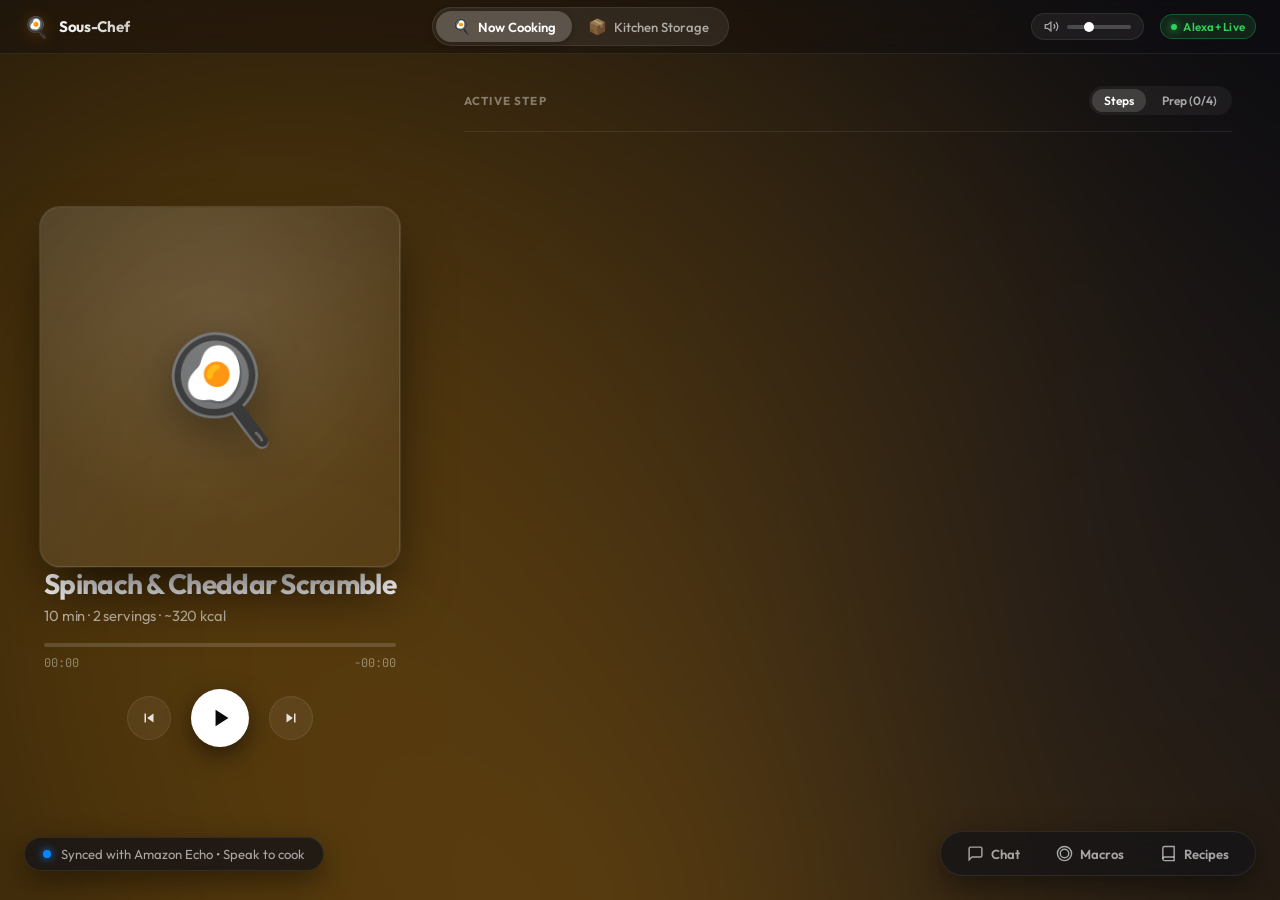
==== commit 6705efe1: "feat(ui): clean up window traffic lights, add dynamic culinary palettes, and enable smart Alexa comp" ====
--- a/web_simulator/index.html
+++ b/web_simulator/index.html
@@ -18,13 +18,11 @@
   <div class="ambient-backdrop" id="ambient-backdrop"></div>
 
   <div class="app-window">
-    <!-- Top Chrome Bar (Mac / Apple TV Style) -->
+    <!-- Top Chrome Bar -->
     <header class="window-header">
-      <div class="window-traffic-lights">
-        <span class="light close"></span>
-        <span class="light min"></span>
-        <span class="light max"></span>
-        <span class="app-brand-title">Sous-Chef</span>
+      <div class="brand-badge">
+        <span class="brand-icon">🍳</span>
+        <span class="brand-title">Sous-Chef</span>
       </div>
 
       <!-- Mode Switcher Tabs (Now Cooking | Kitchen Storage) -->
@@ -75,23 +73,9 @@
             </div>
             
             <div class="dish-metadata">
-              <div class="dish-header-row">
-                <div class="dish-titles">
-                  <h1 class="dish-name" id="dish-name">Spinach & Cheddar Scramble</h1>
-                  <p class="dish-sub" id="dish-sub">10 min · 2 servings · ~320 kcal</p>
-                </div>
-                <div class="dish-actions">
-                  <button class="icon-action-btn star-btn" id="star-recipe-btn" title="Save to Family Cookbook">★</button>
-                  <button class="icon-action-btn menu-btn" id="custom-recipe-open-btn" title="Add Custom Recipe">⋯</button>
-                </div>
-              </div>
-
-              <!-- Recipe Servings Scaler (Apple 1-Click [1x | 2x | 4x]) -->
-              <div class="scaler-segmented-bar">
-                <span class="scaler-caption">Scale:</span>
-                <button type="button" class="scale-chip" data-scale="1">1x</button>
-                <button type="button" class="scale-chip active" data-scale="2">2x</button>
-                <button type="button" class="scale-chip" data-scale="4">4x</button>
+              <div class="dish-titles-clean">
+                <h1 class="dish-name" id="dish-name">Spinach & Cheddar Scramble</h1>
+                <p class="dish-sub" id="dish-sub">10 min · 2 servings · ~320 kcal</p>
               </div>
 
               <!-- Step Timer Progress Scrubber -->
@@ -105,19 +89,19 @@
                 </div>
               </div>
 
-              <!-- Apple-Style Transport Playback Bar -->
+              <!-- Streamlined Cooking Transport Bar -->
               <div class="transport-controls-bar">
                 <button class="transport-btn secondary" id="prev-step-btn" title="Previous Step (Left Arrow)">
                   <svg viewBox="0 0 24 24" fill="currentColor"><path d="M6 6h2v12H6zm3.5 6l8.5 6V6z"/></svg>
                 </button>
-                <button class="transport-btn primary-play" id="timer-toggle-btn" title="Play/Pause Timer (Space)">
+                <button class="transport-btn primary-play" id="timer-toggle-btn" title="Play/Pause Step Timer (Space)">
                   <svg class="play-icon" viewBox="0 0 24 24" fill="currentColor"><polygon points="5 3 19 12 5 21 5 3"/></svg>
                   <svg class="pause-icon hidden" viewBox="0 0 24 24" fill="currentColor"><rect x="6" y="4" width="4" height="16"/><rect x="14" y="4" width="4" height="16"/></svg>
                 </button>
                 <button class="transport-btn secondary" id="next-step-btn" title="Next Step (Right Arrow)">
                   <svg viewBox="0 0 24 24" fill="currentColor"><path d="M6 18l8.5-6L6 6v12zM16 6v12h2V6h-2z"/></svg>
                 </button>
-                <button class="transport-btn finish-btn" id="finish-meal-btn" title="I Made It! (Deduct Ingredients)">
+                <button class="transport-btn finish-btn hidden" id="finish-meal-btn" title="Complete Meal (Deduct Groceries)">
                   <svg viewBox="0 0 24 24" fill="none" stroke="currentColor" stroke-width="2.5"><polyline points="20 6 9 17 4 12"/></svg>
                 </button>
               </div>
--- a/web_simulator/style.css
+++ b/web_simulator/style.css
@@ -40,6 +40,14 @@
 
   --ease-apple-spring: cubic-bezier(0.16, 1, 0.3, 1);
   --duration-fluid: 0.35s;
+
+  /* Dynamic Culinary Palette Tokens (Default: Golden Saffron / Amber) */
+  --dish-hue: 38;
+  --dish-primary: #f59e0b;
+  --dish-secondary: #d97706;
+  --dish-aura: rgba(245, 158, 11, 0.22);
+  --dish-glow: rgba(245, 158, 11, 0.40);
+  --dish-accent-bg: rgba(245, 158, 11, 0.12);
 }
 
 /* --------------------------------------------------------------------------
@@ -92,9 +100,9 @@
   z-index: 0;
   pointer-events: none;
   background: 
-    radial-gradient(circle at 25% 40%, rgba(255, 45, 85, 0.16) 0%, transparent 60%),
-    radial-gradient(circle at 75% 60%, rgba(10, 132, 255, 0.14) 0%, transparent 60%),
-    radial-gradient(circle at 50% 85%, rgba(48, 209, 88, 0.10) 0%, transparent 60%),
+    radial-gradient(circle at 25% 40%, var(--dish-aura) 0%, transparent 60%),
+    radial-gradient(circle at 75% 60%, rgba(20, 20, 32, 0.6) 0%, transparent 60%),
+    radial-gradient(circle at 50% 85%, var(--dish-glow) 0%, transparent 70%),
     #09090b;
   filter: blur(80px);
   transform: scale(1.1);
@@ -133,36 +141,28 @@
   z-index: 20;
 }
 
-/* Traffic Lights */
-.window-traffic-lights {
-  display: flex;
-  align-items: center;
-  gap: 8px;
-}
-
-.light {
-  width: 12px;
-  height: 12px;
-  border-radius: 50%;
-  opacity: 0.85;
-  transition: opacity 0.2s ease;
-}
-
-.window-traffic-lights:hover .light {
-  opacity: 1;
-}
-
-.light.close { background-color: #ff5f56; }
-.light.min   { background-color: #ffbd2e; }
-.light.max   { background-color: #27c93f; }
-
-.app-brand-title {
-  margin-left: 12px;
-  font-size: 0.88rem;
-  font-weight: 600;
-  letter-spacing: -0.01em;
+/* Brand Badge (Clean, Modern Kitchen Assistant Brand) */
+.brand-badge {
+  display: flex;
+  align-items: center;
+  gap: 10px;
+}
+
+.brand-icon {
+  font-size: 1.25rem;
+  line-height: 1;
+  filter: drop-shadow(0 2px 8px var(--dish-aura));
+  transition: filter 0.8s ease;
+}
+
+.brand-title {
+  font-size: 0.95rem;
+  font-weight: 700;
+  letter-spacing: -0.02em;
   color: var(--text-pure-white);
-  opacity: 0.85;
+  background: linear-gradient(135deg, #ffffff 0%, rgba(255, 255, 255, 0.75) 100%);
+  -webkit-background-clip: text;
+  -webkit-text-fill-color: transparent;
 }
 
 /* Segmented Center Navigation */
@@ -379,39 +379,24 @@
 }
 
 /* Dish Title & Metadata */
-.dish-metadata {
+.dish-titles-clean {
   width: 100%;
-  margin-top: 24px;
-}
-
-.dish-header-row {
-  display: flex;
-  align-items: flex-start;
-  justify-content: space-between;
-  gap: 12px;
-}
-
-.dish-titles {
-  flex: 1;
-  min-width: 0;
-}
-
-.dish-name {
-  font-size: 1.65rem;
+  text-align: left;
+}
+
+.dish-titles-clean .dish-name {
+  font-size: 1.75rem;
   font-weight: 700;
-  letter-spacing: -0.02em;
+  letter-spacing: -0.025em;
   color: var(--text-pure-white);
-  line-height: 1.25;
-  white-space: nowrap;
-  overflow: hidden;
-  text-overflow: ellipsis;
-}
-
-.dish-sub {
+  line-height: 1.2;
+}
+
+.dish-titles-clean .dish-sub {
   font-size: 0.92rem;
   font-weight: 400;
   color: var(--text-secondary);
-  margin-top: 4px;
+  margin-top: 6px;
   letter-spacing: -0.01em;
 }
 
@@ -1047,6 +1032,38 @@
 .storage-item-card.expiring {
   border-color: rgba(255, 69, 58, 0.4);
   background: rgba(255, 69, 58, 0.05);
+}
+
+.storage-item-card.perishable-outside {
+  border-color: rgba(255, 159, 10, 0.6);
+  background: rgba(255, 159, 10, 0.09);
+  box-shadow: 0 0 16px rgba(255, 159, 10, 0.15);
+}
+
+.item-expiry-text.danger {
+  color: var(--apple-amber);
+  font-weight: 700;
+}
+
+.move-fridge-btn {
+  font-size: 0.72rem;
+  font-weight: 700;
+  color: var(--apple-teal);
+  background: rgba(100, 210, 255, 0.14);
+  border: 1px solid rgba(100, 210, 255, 0.35);
+  padding: 3px 10px;
+  border-radius: var(--radius-pill);
+  transition: all 0.2s ease;
+  margin-top: 6px;
+  display: inline-flex;
+  align-items: center;
+  gap: 4px;
+}
+
+.move-fridge-btn:hover {
+  background: var(--apple-teal);
+  color: #021a24;
+  transform: scale(1.04);
 }
 
 .item-card-top {
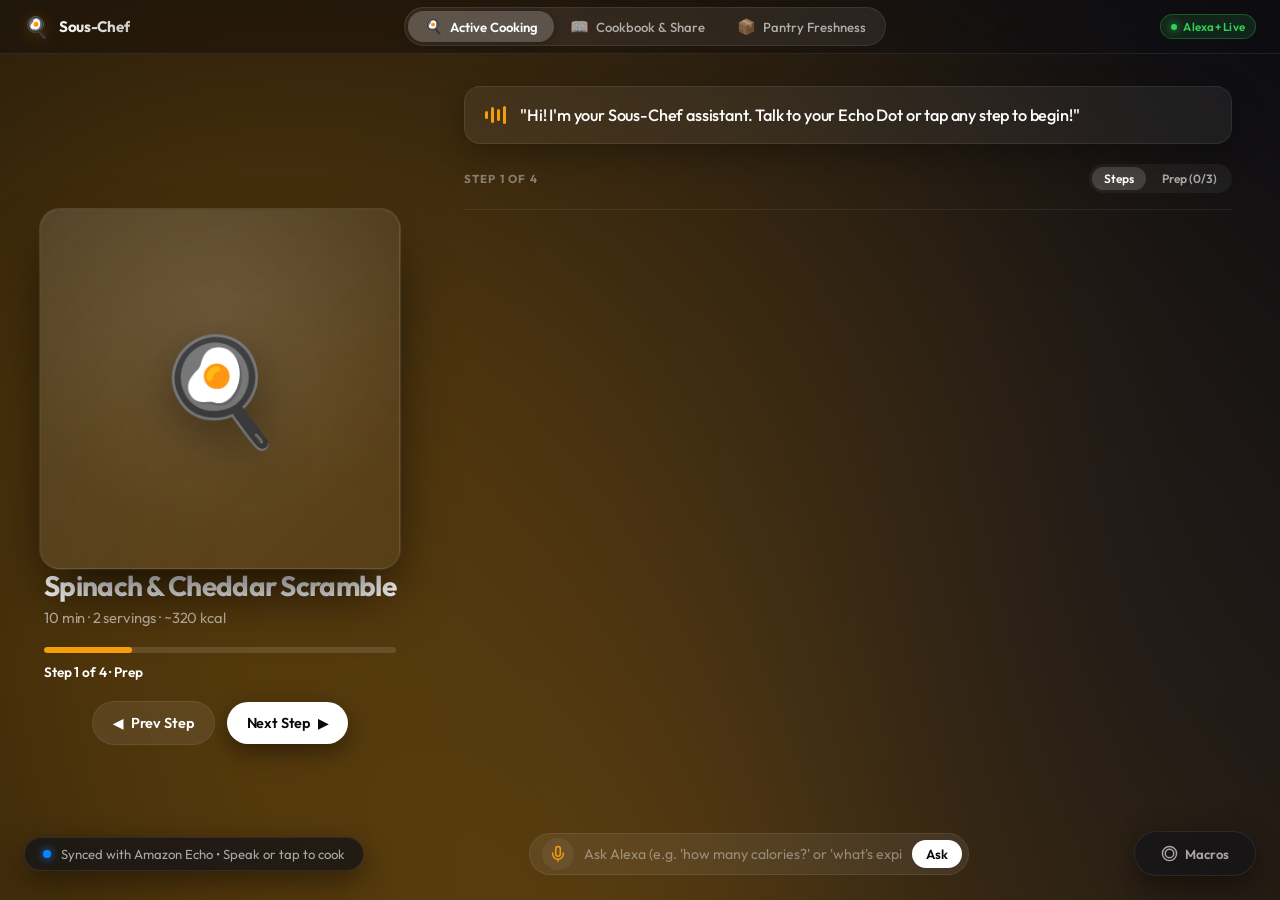
==== commit 52a27966: "feat: integrate Amazon Polly Neural voice, replace music player with tactical kitchen phase bar, add" ====
--- a/web_simulator/index.html
+++ b/web_simulator/index.html
@@ -3,10 +3,10 @@
 <head>
   <meta charset="UTF-8">
   <meta name="viewport" content="width=device-width, initial-scale=1.0, viewport-fit=cover">
-  <meta name="theme-color" content="#0a0a0c">
+  <meta name="theme-color" content="#09090b">
   <meta name="apple-mobile-web-app-capable" content="yes">
   <meta name="apple-mobile-web-app-status-bar-style" content="black-translucent">
-  <title>Sous-Chef | Cinematic Kitchen Assistant</title>
+  <title>Sous-Chef | Smart Alexa+ Kitchen Assistant</title>
   <link rel="manifest" href="/manifest.json">
   <link rel="stylesheet" href="style.css">
   <link rel="preconnect" href="https://fonts.googleapis.com">
@@ -14,41 +14,32 @@
   <link href="https://fonts.googleapis.com/css2?family=Outfit:wght@300;400;500;600;700&family=JetBrains+Mono:wght@400;500;600&display=swap" rel="stylesheet">
 </head>
 <body class="apple-canvas">
-  <!-- Ambient Dynamic Aura Background -->
+  <!-- Dynamic Ambient Aura Backdrop -->
   <div class="ambient-backdrop" id="ambient-backdrop"></div>
 
   <div class="app-window">
-    <!-- Top Chrome Bar -->
+    <!-- Top Bar -->
     <header class="window-header">
       <div class="brand-badge">
         <span class="brand-icon">🍳</span>
         <span class="brand-title">Sous-Chef</span>
       </div>
 
-      <!-- Mode Switcher Tabs (Now Cooking | Kitchen Storage) -->
+      <!-- Mode Switcher Tabs (Active Cooking | Cookbook & Share | Pantry Freshness) -->
       <nav class="center-segmented-nav">
         <button class="nav-segment active" id="mode-cooking-btn" data-mode="cooking">
-          <span class="seg-icon">🍳</span> Now Cooking
+          <span class="seg-icon">🍳</span> Active Cooking
+        </button>
+        <button class="nav-segment" id="mode-cookbook-btn" data-mode="cookbook">
+          <span class="seg-icon">📖</span> Cookbook & Share
         </button>
         <button class="nav-segment" id="mode-storage-btn" data-mode="storage">
-          <span class="seg-icon">📦</span> Kitchen Storage
+          <span class="seg-icon">📦</span> Pantry Freshness
         </button>
       </nav>
 
       <!-- Right Window Utilities -->
       <div class="header-right-tools">
-        <!-- Audio Ambience Pill -->
-        <div class="ambience-control" id="ambience-control">
-          <button class="ambience-toggle-btn" id="music-btn" title="Toggle Lo-Fi Cooking Ambience">
-            <svg class="speaker-icon" viewBox="0 0 24 24" fill="none" stroke="currentColor" stroke-width="2">
-              <polygon points="11 5 6 9 2 9 2 15 6 15 11 19 11 5"></polygon>
-              <path d="M15.54 8.46a5 5 0 0 1 0 7.07"></path>
-              <path d="M19.07 4.93a10 10 0 0 1 0 14.14"></path>
-            </svg>
-          </button>
-          <input type="range" id="music-vol" min="0" max="100" value="30" class="mini-volume-slider" title="Ambience Volume">
-        </div>
-
         <!-- Alexa+ Live Indicator -->
         <div class="connection-status-pill" title="FastMCP Streamable HTTP 2025-11-25">
           <span class="pulse-beacon"></span>
@@ -61,10 +52,10 @@
     <main class="cinematic-stage" id="cinematic-stage">
 
       <!-- ============================================================ -->
-      <!-- VIEW 1: CINEMATIC COOKING (Apple Music Now Playing Mode)     -->
+      <!-- VIEW 1: ACTIVE COOKING STATION                              -->
       <!-- ============================================================ -->
       <section class="stage-view now-cooking-view active" id="view-now-cooking">
-        <!-- Left Column: Album Art / Dish Hero Card & Scrub Bar -->
+        <!-- Left Column: Dish Hero Card & Tactical Kitchen Controls -->
         <div class="hero-player-column">
           <div class="dish-cover-artwork" id="dish-cover-artwork">
             <div class="artwork-image-wrapper">
@@ -78,53 +69,62 @@
                 <p class="dish-sub" id="dish-sub">10 min · 2 servings · ~320 kcal</p>
               </div>
 
-              <!-- Step Timer Progress Scrubber -->
-              <div class="step-scrubber-container">
-                <div class="scrubber-track">
-                  <div class="scrubber-fill" id="scrubber-fill" style="width: 0%;"></div>
+              <!-- Recipe Phase & Embedded Active Timer Bar -->
+              <div class="recipe-phase-bar-container">
+                <div class="recipe-phase-track">
+                  <div class="recipe-phase-fill" id="recipe-phase-fill" style="width: 25%;"></div>
                 </div>
-                <div class="scrubber-time-row">
-                  <span class="scrub-time" id="scrub-elapsed">00:00</span>
-                  <span class="scrub-time" id="scrub-remaining">-00:00</span>
+                <div class="recipe-phase-meta">
+                  <span class="phase-step-label" id="phase-step-label">Step 1 of 4 · Prep</span>
+                  <span class="phase-timer-badge hidden" id="phase-timer-badge">⏱️ <span id="timer-countdown-display">02:00</span></span>
                 </div>
               </div>
 
-              <!-- Streamlined Cooking Transport Bar -->
-              <div class="transport-controls-bar">
-                <button class="transport-btn secondary" id="prev-step-btn" title="Previous Step (Left Arrow)">
-                  <svg viewBox="0 0 24 24" fill="currentColor"><path d="M6 6h2v12H6zm3.5 6l8.5 6V6z"/></svg>
+              <!-- Named Tactical Kitchen Buttons -->
+              <div class="kitchen-controls-bar">
+                <button class="kitchen-action-btn secondary" id="prev-step-btn" title="Previous Step">
+                  <span class="btn-arrow">◀</span> Prev Step
                 </button>
-                <button class="transport-btn primary-play" id="timer-toggle-btn" title="Play/Pause Step Timer (Space)">
-                  <svg class="play-icon" viewBox="0 0 24 24" fill="currentColor"><polygon points="5 3 19 12 5 21 5 3"/></svg>
-                  <svg class="pause-icon hidden" viewBox="0 0 24 24" fill="currentColor"><rect x="6" y="4" width="4" height="16"/><rect x="14" y="4" width="4" height="16"/></svg>
+                <button class="kitchen-action-btn timer-btn hidden" id="timer-toggle-btn" title="Start/Pause Step Timer">
+                  <span class="btn-icon">⏱️</span> <span id="timer-btn-text">Start Timer</span>
                 </button>
-                <button class="transport-btn secondary" id="next-step-btn" title="Next Step (Right Arrow)">
-                  <svg viewBox="0 0 24 24" fill="currentColor"><path d="M6 18l8.5-6L6 6v12zM16 6v12h2V6h-2z"/></svg>
+                <button class="kitchen-action-btn primary" id="next-step-btn" title="Next Step">
+                  Next Step <span class="btn-arrow">▶</span>
                 </button>
-                <button class="transport-btn finish-btn hidden" id="finish-meal-btn" title="Complete Meal (Deduct Groceries)">
-                  <svg viewBox="0 0 24 24" fill="none" stroke="currentColor" stroke-width="2.5"><polyline points="20 6 9 17 4 12"/></svg>
+                <button class="kitchen-action-btn finish-btn hidden" id="finish-meal-btn" title="Complete Cooking">
+                  <span class="btn-icon">✓</span> Complete Meal
                 </button>
               </div>
             </div>
           </div>
         </div>
 
-        <!-- Right Column: Apple Music Synchronized Live Lyrics (Cooking Steps) -->
+        <!-- Right Column: Live Alexa Dialogue + Synchronized Steps -->
         <div class="lyrics-stream-column">
+          <!-- Native Alexa Spoken Speech Card -->
+          <div class="alexa-spoken-banner" id="alexa-spoken-banner">
+            <div class="alexa-voice-bubble">
+              <div class="alexa-soundwave-anim" id="alexa-soundwave-anim">
+                <span></span><span></span><span></span><span></span>
+              </div>
+              <p class="alexa-spoken-text" id="alexa-spoken-text">"Hi! I'm your Sous-Chef assistant. Talk to your Echo Dot or tap any step to begin!"</p>
+            </div>
+          </div>
+
           <div class="lyrics-sub-header">
-            <span class="lyrics-mode-label" id="stream-status-label">ACTIVE STEP</span>
+            <span class="lyrics-mode-label" id="stream-status-label">STEP 1 OF 4</span>
             <div class="step-mode-switch">
               <button class="stream-tab active" id="tab-show-steps">Steps</button>
-              <button class="stream-tab" id="tab-show-prep">Prep (<span id="prep-ready-count">0/4</span>)</button>
-            </div>
-          </div>
-
-          <!-- Synchronized Cooking Steps Stream (Apple Music Lyrics Style) -->
+              <button class="stream-tab" id="tab-show-prep">Prep (<span id="prep-ready-count">0/3</span>)</button>
+            </div>
+          </div>
+
+          <!-- Synchronized Cooking Steps Stream -->
           <div class="lyrics-viewport" id="lyrics-viewport">
-            <!-- Dynamically populated with .lyric-line items -->
-          </div>
-
-          <!-- Prep Checklist Container (shown when Prep tab active) -->
+            <!-- Dynamically populated step cards -->
+          </div>
+
+          <!-- Prep Checklist Container -->
           <div class="prep-checklist-viewport hidden" id="prep-checklist-viewport">
             <!-- Dynamically populated checklist -->
           </div>
@@ -132,39 +132,57 @@
       </section>
 
       <!-- ============================================================ -->
-      <!-- VIEW 2: KITCHEN STORAGE (Apple Settings / Storage Style)     -->
+      <!-- VIEW 2: COOKBOOK & COMMUNITY (Browse & Share with Friends)   -->
+      <!-- ============================================================ -->
+      <section class="stage-view cookbook-view hidden" id="view-cookbook">
+        <div class="cookbook-stage-container">
+          <div class="cookbook-hero-card">
+            <div>
+              <h2>Family Cookbook & Community</h2>
+              <p class="cookbook-hero-desc">Curated recipes & instant 1-click sharing with friends</p>
+            </div>
+            <button class="cookbook-new-btn" id="custom-recipe-open-btn">+ Custom Recipe</button>
+          </div>
+
+          <div class="cookbook-grid" id="cookbook-recipes-grid">
+            <!-- Dynamically populated recipe cards with [Share Recipe] button -->
+          </div>
+        </div>
+      </section>
+
+      <!-- ============================================================ -->
+      <!-- VIEW 3: PANTRY FRESHNESS & WASTE-PREVENTION GAUGE           -->
       <!-- ============================================================ -->
       <section class="stage-view storage-view hidden" id="view-storage">
         <div class="storage-stage-container">
-          <!-- Top Apple Storage Bar -->
-          <div class="apple-storage-hero-card">
-            <div class="storage-hero-header">
+          <!-- Household Freshness Health Gauge -->
+          <div class="freshness-gauge-hero">
+            <div class="gauge-header-row">
               <div>
-                <h2>Kitchen Storage & Pantry</h2>
-                <p class="storage-hero-desc">Real-time append-only inventory projected from PostgreSQL ledger</p>
-              </div>
-              <div class="storage-hero-stats">
-                <span class="total-tracked-number" id="storage-total-num">0</span>
-                <span class="total-tracked-label">Items Tracked</span>
-              </div>
-            </div>
-
-            <!-- Visual Segmented Bar -->
-            <div class="apple-storage-bar">
-              <div class="storage-bar-seg fridge" id="bar-fridge" style="width: 33%;"></div>
-              <div class="storage-bar-seg pantry" id="bar-pantry" style="width: 33%;"></div>
-              <div class="storage-bar-seg freezer" id="bar-freezer" style="width: 34%;"></div>
-            </div>
-
-            <div class="storage-bar-legend">
-              <div class="legend-chip"><span class="chip-color fridge"></span> ❄️ Refrigerator (<span id="count-fridge">0</span>)</div>
-              <div class="legend-chip"><span class="chip-color pantry"></span> 🥫 Pantry (<span id="count-pantry">0</span>)</div>
-              <div class="legend-chip"><span class="chip-color freezer"></span> 🧊 Freezer (<span id="count-freezer">0</span>)</div>
-              <div class="legend-chip urgent"><span class="chip-color urgent"></span> ⚠️ Expiring (<span id="count-expiring">0</span>)</div>
-            </div>
-          </div>
-
-          <!-- Apple Search & Filter Pills -->
+                <h2>Household Freshness & Spoilage Index</h2>
+                <p class="gauge-subtitle">Location-aware shelf life & FIFO duplicate batch protection</p>
+              </div>
+              <div class="freshness-health-pill" id="freshness-health-pill">
+                <span class="health-percent" id="freshness-score-val">95%</span>
+                <span class="health-caption">Kitchen Health</span>
+              </div>
+            </div>
+
+            <!-- Dynamic Three-Zone Health Bar -->
+            <div class="freshness-health-gauge">
+              <div class="gauge-slice safe" id="bar-safe" style="width: 75%;" title="Peak Freshness"></div>
+              <div class="gauge-slice warn" id="bar-warn" style="width: 15%;" title="Expiring Soon (<48h)"></div>
+              <div class="gauge-slice danger" id="bar-danger" style="width: 10%;" title="Left Outside / Spoilage Risk"></div>
+            </div>
+
+            <div class="gauge-legend-row">
+              <div class="gauge-legend-item safe"><span class="chip-dot safe"></span> 🟢 Peak Fresh (<span id="count-safe">0</span>)</div>
+              <div class="gauge-legend-item warn"><span class="chip-dot warn"></span> 🟡 Expiring Soon (<span id="count-warn">0</span>)</div>
+              <div class="gauge-legend-item danger"><span class="chip-dot danger"></span> 🔴 Left Outside / Risk (<span id="count-danger">0</span>)</div>
+            </div>
+          </div>
+
+          <!-- Search & Filter Controls -->
           <div class="storage-action-row">
             <div class="apple-search-box">
               <svg viewBox="0 0 24 24" fill="none" stroke="currentColor" stroke-width="2"><circle cx="11" cy="11" r="8"/><line x1="21" y1="21" x2="16.65" y2="16.65"/></svg>
@@ -183,31 +201,36 @@
 
           <!-- Storage Items Grid -->
           <div class="storage-items-grid" id="storage-items-grid">
-            <!-- Dynamically populated cards -->
+            <!-- Dynamically populated cards with [Move to Fridge] -->
           </div>
         </div>
       </section>
 
     </main>
 
-    <!-- Bottom Dock Floating Controls (Apple TV / Music Floating Pills) -->
+    <!-- Bottom Dock: Native Speech Input & Dynamic Glances -->
     <footer class="floating-dock-bar">
-      <!-- Voice Activity Pill (Shows active speech from Echo / Microphone without taking over the screen) -->
+      <!-- Voice Activity Status Indicator -->
       <div class="voice-activity-pill" id="voice-activity-pill">
         <span class="audio-wave-dot"></span>
-        <span class="active-voice-phrase" id="active-voice-phrase">Synced with Amazon Echo &bull; Speak to cook</span>
-      </div>
-
-      <!-- Quick Actions -->
+        <span class="active-voice-phrase" id="active-voice-phrase">Synced with Amazon Echo &bull; Speak or tap to cook</span>
+      </div>
+
+      <!-- Integrated On-Screen Voice / Text Query Bar -->
+      <div class="on-screen-voice-bar">
+        <button class="screen-mic-icon-btn" id="screen-mic-btn" title="Speak to Alexa">
+          <svg viewBox="0 0 24 24" fill="none" stroke="currentColor" stroke-width="2">
+            <path d="M12 2a3 3 0 0 0-3 3v7a3 3 0 0 0 6 0V5a3 3 0 0 0-3-3Z"/>
+            <path d="M19 10v2a7 7 0 0 1-14 0v-2"/>
+            <line x1="12" y1="19" x2="12" y2="22"/>
+          </svg>
+        </button>
+        <input type="text" id="screen-text-input" placeholder="Ask Alexa (e.g. 'how many calories?' or 'what's expiring?')" autocomplete="off">
+        <button class="screen-ask-submit-btn" id="screen-ask-btn">Ask</button>
+      </div>
+
+      <!-- Dock Quick Glances -->
       <div class="dock-actions-group">
-        <!-- Floating Chat / Voice Drawer Toggle (Like Apple Music Lyrics Icon) -->
-        <button class="dock-tool-btn" id="toggle-chat-drawer-btn" title="Open Voice / Text Assistant (Press /)">
-          <svg viewBox="0 0 24 24" fill="none" stroke="currentColor" stroke-width="2">
-            <path d="M21 15a2 2 0 0 1-2 2H7l-4 4V5a2 2 0 0 1 2-2h14a2 2 0 0 1 2 2z"/>
-          </svg>
-          <span class="tool-label">Chat</span>
-        </button>
-
         <!-- Floating Macro Goals Drawer Toggle -->
         <button class="dock-tool-btn" id="toggle-macro-drawer-btn" title="View Daily Nutrition Rings">
           <svg viewBox="0 0 24 24" fill="none" stroke="currentColor" stroke-width="2">
@@ -216,71 +239,14 @@
           </svg>
           <span class="tool-label">Macros</span>
         </button>
-
-        <!-- Recipe Discovery Menu Button -->
-        <button class="dock-tool-btn" id="toggle-recipes-drawer-btn" title="Explore Recipes">
-          <svg viewBox="0 0 24 24" fill="none" stroke="currentColor" stroke-width="2">
-            <path d="M4 19.5A2.5 2.5 0 0 1 6.5 17H20"/>
-            <path d="M6.5 2H20v20H6.5A2.5 2.5 0 0 1 4 19.5v-15A2.5 2.5 0 0 1 6.5 2z"/>
-          </svg>
-          <span class="tool-label">Recipes</span>
-        </button>
       </div>
     </footer>
 
     <!-- ============================================================ -->
-    <!-- SLIDE-OVER DRAWERS (Progressive Disclosure - Clean on Demand) -->
+    <!-- SLIDE-OVER DRAWERS & MODALS                                  -->
     <!-- ============================================================ -->
 
-    <!-- 1. Voice & Chat Slide Drawer (Toggled via [💬] or pressing `/`) -->
-    <aside class="slide-over-drawer" id="chat-slide-drawer">
-      <div class="drawer-header">
-        <div class="drawer-title-row">
-          <span class="drawer-icon">💬</span>
-          <h3>Sous-Chef Voice Companion</h3>
-        </div>
-        <button class="drawer-close-btn" id="close-chat-drawer-btn">✕</button>
-      </div>
-
-      <!-- Dialogue Transcript -->
-      <div class="drawer-transcript-box" id="drawer-transcript-box">
-        <div class="transcript-entry assistant">
-          <span class="entry-author">Sous-Chef</span>
-          <p>Hi! I'm synced with your Echo Dot. You can talk to Alexa hands-free, or type questions here anytime.</p>
-        </div>
-      </div>
-
-      <!-- Text and Mic Input -->
-      <form class="drawer-input-form" id="drawer-chat-form">
-        <button type="button" class="drawer-mic-btn" id="drawer-mic-btn" title="Toggle Web Mic">
-          <svg viewBox="0 0 24 24" fill="none" stroke="currentColor" stroke-width="2">
-            <path d="M12 2a3 3 0 0 0-3 3v7a3 3 0 0 0 6 0V5a3 3 0 0 0-3-3Z"/>
-            <path d="M19 10v2a7 7 0 0 1-14 0v-2"/>
-            <line x1="12" y1="19" x2="12" y2="22"/>
-          </svg>
-        </button>
-        <input type="text" id="drawer-text-input" placeholder="Ask anything (e.g. 'what can I cook in 15 min?')" autocomplete="off">
-        <button type="submit" class="drawer-send-btn">
-          <svg viewBox="0 0 24 24" fill="none" stroke="currentColor" stroke-width="2">
-            <line x1="22" y1="2" x2="11" y2="13"/>
-            <polygon points="22 2 15 22 11 13 2 9 22 2"/>
-          </svg>
-        </button>
-      </form>
-
-      <!-- Quick Rescue & Voice Shortcuts -->
-      <div class="drawer-shortcuts-section">
-        <span class="shortcuts-title">Emergency Rescue:</span>
-        <div class="shortcuts-chips-row">
-          <button class="rescue-chip" data-phrase="I burned the food, help!">🔥 Burned food</button>
-          <button class="rescue-chip" data-phrase="It is too salty!">🧂 Too salty</button>
-          <button class="rescue-chip" data-phrase="Too spicy!">🌶️ Too spicy</button>
-          <button class="rescue-chip" data-phrase="The chicken is dry!">🥩 Dry meat</button>
-        </div>
-      </div>
-    </aside>
-
-    <!-- 2. Apple Fitness Macro Rings Drawer -->
+    <!-- Nutrition Macro Rings Drawer -->
     <aside class="slide-over-drawer macro-drawer" id="macro-slide-drawer">
       <div class="drawer-header">
         <div class="drawer-title-row">
@@ -289,62 +255,90 @@
         </div>
         <button class="drawer-close-btn" id="close-macro-drawer-btn">✕</button>
       </div>
-
-      <div class="drawer-macro-body">
+      <div class="drawer-scroll-content">
         <div class="macro-rings-wrapper">
-          <svg class="macro-rings-svg" viewBox="0 0 140 140">
-            <circle class="ring-bg ring-bg-kcal" cx="70" cy="70" r="56" />
-            <circle class="ring-fg ring-fg-kcal" id="ring-kcal" cx="70" cy="70" r="56" stroke-dasharray="351.85" stroke-dashoffset="351.85" />
-            <circle class="ring-bg ring-bg-prot" cx="70" cy="70" r="42" />
-            <circle class="ring-fg ring-fg-prot" id="ring-prot" cx="70" cy="70" r="42" stroke-dasharray="263.89" stroke-dashoffset="263.89" />
-          </svg>
-          <div class="ring-center-icon">🔥</div>
-        </div>
-
-        <div class="macro-cards-column">
-          <div class="macro-metric-card kcal">
-            <div class="metric-top"><span class="dot kcal"></span> Calories</div>
-            <div class="metric-main"><span id="today-kcal">0</span> <small>/ 2,000 kcal</small></div>
-          </div>
-          <div class="macro-metric-card prot">
-            <div class="metric-top"><span class="dot prot"></span> Protein</div>
-            <div class="metric-main"><span id="today-protein">0g</span> <small>/ 120g target</small></div>
+          <div class="apple-macro-rings" id="apple-macro-rings">
+            <svg viewBox="0 0 200 200" class="ring-svg">
+              <circle cx="100" cy="100" r="80" class="ring-bg cal-bg"/>
+              <circle cx="100" cy="100" r="80" class="ring-fg cal-fg" id="ring-calories" stroke-dasharray="502" stroke-dashoffset="502"/>
+              <circle cx="100" cy="100" r="60" class="ring-bg prot-bg"/>
+              <circle cx="100" cy="100" r="60" class="ring-fg prot-fg" id="ring-protein" stroke-dasharray="377" stroke-dashoffset="377"/>
+            </svg>
+            <div class="rings-center-metric">
+              <span class="ring-big-number" id="ring-cal-count">0</span>
+              <span class="ring-unit">kcal</span>
+            </div>
+          </div>
+        </div>
+        <div class="macro-breakdown-cards">
+          <div class="macro-stat-card calories">
+            <span class="stat-dot cal"></span>
+            <div>
+              <span class="stat-val" id="macro-calories-val">0 / 2,000</span>
+              <span class="stat-label">Calories Burned / Logged</span>
+            </div>
+          </div>
+          <div class="macro-stat-card protein">
+            <span class="stat-dot prot"></span>
+            <div>
+              <span class="stat-val" id="macro-protein-val">0g / 120g</span>
+              <span class="stat-label">Daily Protein Goal</span>
+            </div>
           </div>
         </div>
       </div>
     </aside>
 
-    <!-- 3. Recipe Discovery Drawer -->
-    <aside class="slide-over-drawer recipes-drawer" id="recipes-slide-drawer">
-      <div class="drawer-header">
-        <div class="drawer-title-row">
-          <span class="drawer-icon">📖</span>
-          <h3>Recipe Cookbook</h3>
-        </div>
-        <button class="drawer-close-btn" id="close-recipes-drawer-btn">✕</button>
-      </div>
-      <div class="drawer-recipes-body" id="drawer-recipes-list">
-        <!-- Dynamically rendered recipe cards -->
-      </div>
-    </aside>
-
-    <!-- Emergency Rescue Alert Modal -->
+    <!-- Custom Recipe Modal -->
+    <div class="custom-recipe-modal hidden" id="custom-recipe-modal">
+      <div class="modal-backdrop" id="modal-backdrop"></div>
+      <div class="modal-card">
+        <div class="modal-header">
+          <h3>Save Custom Family Recipe</h3>
+          <button class="modal-close-btn" id="modal-close-btn">✕</button>
+        </div>
+        <form class="modal-form" id="custom-recipe-form">
+          <div class="form-group">
+            <label for="recipe-title-input">Recipe Title</label>
+            <input type="text" id="recipe-title-input" placeholder="e.g. Grandma's Protein Scramble" required>
+          </div>
+          <div class="form-row">
+            <div class="form-group">
+              <label for="recipe-prep-time">Prep Time (mins)</label>
+              <input type="number" id="recipe-prep-time" value="15" min="1">
+            </div>
+            <div class="form-group">
+              <label for="recipe-servings">Servings</label>
+              <input type="number" id="recipe-servings" value="2" min="1">
+            </div>
+          </div>
+          <div class="form-group">
+            <label for="recipe-ingredients-input">Ingredients (comma separated)</label>
+            <textarea id="recipe-ingredients-input" rows="3" placeholder="3 eggs, 1 cup baby spinach, 2 oz cheddar cheese" required></textarea>
+          </div>
+          <div class="modal-actions">
+            <button type="button" class="btn-cancel" id="btn-cancel-modal">Cancel</button>
+            <button type="submit" class="btn-save" id="btn-save-recipe">Save Recipe</button>
+          </div>
+        </form>
+      </div>
+    </div>
+
+    <!-- Emergency Rescue Alert Sheet -->
     <div class="emergency-alert-sheet hidden" id="emergency-alert-sheet">
-      <div class="alert-sheet-card">
-        <div class="alert-sheet-header">
-          <div class="alert-icon-wrap">🔥</div>
-          <div class="alert-sheet-titles">
-            <h3 id="alert-remedy-title">Culinary Rescue Alert</h3>
-            <p id="alert-remedy-subtitle">Emergency action required</p>
-          </div>
-        </div>
-        <div class="alert-sheet-body" id="alert-remedy-body"></div>
-        <div class="alert-sheet-actions">
-          <button class="alert-btn confirm" id="alert-remedy-confirm-btn">✓ I Fixed It (Resume Cooking)</button>
-        </div>
+      <div class="emergency-card">
+        <div class="emergency-icon-glow">🔥</div>
+        <div class="emergency-content">
+          <h3 id="alert-remedy-title">Kitchen Mishap Detected</h3>
+          <p class="alert-quip" id="alert-remedy-subtitle">"Don't worry, chef. We can fix this together."</p>
+          <div class="alert-body" id="alert-remedy-body"></div>
+        </div>
+        <button class="emergency-confirm-btn" id="alert-remedy-confirm-btn">Resume Cooking</button>
       </div>
     </div>
 
+    <!-- Hidden Audio Player for Amazon Polly Neural Alexa Voice -->
+    <audio id="alexa-polly-audio" preload="auto" class="hidden"></audio>
   </div>
 
   <script src="app.js"></script>
--- a/web_simulator/style.css
+++ b/web_simulator/style.css
@@ -474,134 +474,135 @@
   box-shadow: 0 1px 4px rgba(0, 0, 0, 0.3);
 }
 
-/* Step Timer Progress Scrubber */
-.step-scrubber-container {
+/* --------------------------------------------------------------------------
+   Recipe Step Phase & Embedded Active Timer Bar
+   -------------------------------------------------------------------------- */
+.recipe-phase-bar-container {
   width: 100%;
-  margin-top: 18px;
-}
-
-.scrubber-track {
+  margin-top: 20px;
+}
+
+.recipe-phase-track {
   width: 100%;
-  height: 4px;
-  border-radius: 4px;
-  background: rgba(255, 255, 255, 0.15);
-  cursor: pointer;
+  height: 6px;
+  border-radius: var(--radius-pill);
+  background: rgba(255, 255, 255, 0.12);
   overflow: hidden;
   position: relative;
-  transition: height 0.15s ease;
-}
-
-.step-scrubber-container:hover .scrubber-track {
-  height: 6px;
-}
-
-.scrubber-fill {
+}
+
+.recipe-phase-fill {
   height: 100%;
-  border-radius: 4px;
-  background: rgba(255, 255, 255, 0.95);
-  box-shadow: 0 0 8px rgba(255, 255, 255, 0.5);
-  transition: width 0.2s linear;
-}
-
-.scrubber-time-row {
+  border-radius: var(--radius-pill);
+  background: var(--dish-primary, #f59e0b);
+  box-shadow: 0 0 12px var(--dish-glow, rgba(245, 158, 11, 0.5));
+  transition: width 0.4s var(--ease-apple-spring), background 0.8s ease;
+}
+
+.recipe-phase-meta {
   display: flex;
   justify-content: space-between;
   align-items: center;
-  margin-top: 8px;
+  margin-top: 10px;
+}
+
+.phase-step-label {
+  font-size: 0.85rem;
+  font-weight: 600;
+  color: var(--text-pure-white);
+  letter-spacing: -0.01em;
+}
+
+.phase-timer-badge {
   font-family: 'JetBrains Mono', monospace;
-  font-size: 0.75rem;
-  color: var(--text-tertiary);
-}
-
-/* Apple-Style Transport Playback Bar */
-.transport-controls-bar {
+  font-size: 0.85rem;
+  font-weight: 600;
+  color: var(--dish-primary, #f59e0b);
+  background: rgba(245, 158, 11, 0.14);
+  padding: 3px 10px;
+  border-radius: var(--radius-pill);
+  border: 1px solid rgba(245, 158, 11, 0.35);
+  animation: timerPulse 2s infinite ease-in-out;
+}
+
+@keyframes timerPulse {
+  0%, 100% { box-shadow: 0 0 0 0 rgba(245, 158, 11, 0.4); }
+  50% { box-shadow: 0 0 0 6px rgba(245, 158, 11, 0); }
+}
+
+/* --------------------------------------------------------------------------
+   Named Tactical Kitchen Controls
+   -------------------------------------------------------------------------- */
+.kitchen-controls-bar {
   display: flex;
   align-items: center;
   justify-content: center;
-  gap: 20px;
-  margin-top: 18px;
+  gap: 12px;
+  margin-top: 20px;
   width: 100%;
 }
 
-.transport-btn {
-  display: flex;
+.kitchen-action-btn {
+  display: inline-flex;
   align-items: center;
   justify-content: center;
-  border-radius: 50%;
+  gap: 8px;
+  padding: 12px 20px;
+  border-radius: var(--radius-pill);
+  font-size: 0.90rem;
+  font-weight: 600;
+  letter-spacing: -0.01em;
   transition: all var(--duration-fluid) var(--ease-apple-spring);
 }
 
-.transport-btn.secondary {
-  width: 44px;
-  height: 44px;
-  color: rgba(255, 255, 255, 0.85);
-  background: rgba(255, 255, 255, 0.06);
-  border: 1px solid var(--border-hairline);
-}
-
-.transport-btn.secondary svg {
-  width: 18px;
-  height: 18px;
-}
-
-.transport-btn.secondary:hover {
-  background: rgba(255, 255, 255, 0.15);
-  color: #ffffff;
-  transform: scale(1.08);
-}
-
-.transport-btn.secondary:active {
-  transform: scale(0.94);
-}
-
-.transport-btn.primary-play {
-  width: 58px;
-  height: 58px;
+.kitchen-action-btn.secondary {
+  background: rgba(255, 255, 255, 0.08);
+  color: var(--text-pure-white);
+  border: 1px solid var(--border-hairline);
+}
+
+.kitchen-action-btn.secondary:hover {
+  background: rgba(255, 255, 255, 0.16);
+  transform: translateY(-1px);
+}
+
+.kitchen-action-btn.primary {
   background: #ffffff;
   color: #09090b;
-  box-shadow: 0 8px 24px rgba(0, 0, 0, 0.5);
-}
-
-.transport-btn.primary-play svg {
-  width: 22px;
-  height: 22px;
-}
-
-.transport-btn.primary-play .play-icon {
-  margin-left: 3px;
-}
-
-.transport-btn.primary-play:hover {
-  transform: scale(1.08);
-  box-shadow: 0 12px 30px rgba(255, 255, 255, 0.2);
-}
-
-.transport-btn.primary-play:active {
-  transform: scale(0.94);
-}
-
-.transport-btn.finish-btn {
-  width: 44px;
-  height: 44px;
-  background: rgba(48, 209, 88, 0.16);
-  color: var(--apple-green);
-  border: 1px solid rgba(48, 209, 88, 0.35);
-}
-
-.transport-btn.finish-btn svg {
-  width: 20px;
-  height: 20px;
-}
-
-.transport-btn.finish-btn:hover {
-  background: var(--apple-green);
+  box-shadow: 0 8px 24px rgba(0, 0, 0, 0.45);
+}
+
+.kitchen-action-btn.primary:hover {
+  transform: translateY(-2px) scale(1.02);
+  box-shadow: 0 12px 30px rgba(255, 255, 255, 0.25);
+}
+
+.kitchen-action-btn.timer-btn {
+  background: rgba(245, 158, 11, 0.16);
+  color: #f59e0b;
+  border: 1px solid rgba(245, 158, 11, 0.35);
+}
+
+.kitchen-action-btn.timer-btn:hover {
+  background: rgba(245, 158, 11, 0.28);
+  transform: translateY(-1px);
+}
+
+.kitchen-action-btn.finish-btn {
+  background: rgba(48, 209, 88, 0.20);
+  color: #30d158;
+  border: 1px solid rgba(48, 209, 88, 0.40);
+  box-shadow: 0 4px 16px rgba(48, 209, 88, 0.25);
+}
+
+.kitchen-action-btn.finish-btn:hover {
+  background: #30d158;
   color: #05260f;
-  transform: scale(1.08);
-  box-shadow: 0 8px 20px rgba(48, 209, 88, 0.4);
-}
-
-.transport-btn.finish-btn:active {
-  transform: scale(0.94);
+  transform: translateY(-2px) scale(1.03);
+}
+
+.btn-arrow {
+  font-size: 0.8rem;
 }
 
 /* ==========================================================================
@@ -614,6 +615,61 @@
   overflow: hidden;
   padding: 32px 48px 32px 24px;
   position: relative;
+}
+
+/* --------------------------------------------------------------------------
+   Native Alexa Spoken Dialogue Card (On Main Stage)
+   -------------------------------------------------------------------------- */
+.alexa-spoken-banner {
+  margin-bottom: 20px;
+  width: 100%;
+}
+
+.alexa-voice-bubble {
+  display: flex;
+  align-items: flex-start;
+  gap: 14px;
+  background: rgba(255, 255, 255, 0.06);
+  border: 1px solid var(--border-hairline);
+  border-radius: var(--radius-lg);
+  padding: 16px 20px;
+  backdrop-filter: blur(20px);
+  -webkit-backdrop-filter: blur(20px);
+  box-shadow: 0 10px 30px rgba(0, 0, 0, 0.3);
+}
+
+.alexa-soundwave-anim {
+  display: flex;
+  align-items: center;
+  gap: 3px;
+  height: 22px;
+  padding-top: 2px;
+  flex-shrink: 0;
+}
+
+.alexa-soundwave-anim span {
+  width: 3px;
+  height: 8px;
+  background: var(--dish-primary, #f59e0b);
+  border-radius: 2px;
+  animation: waveBar 1.2s infinite ease-in-out;
+}
+
+.alexa-soundwave-anim span:nth-child(2) { animation-delay: 0.2s; height: 16px; }
+.alexa-soundwave-anim span:nth-child(3) { animation-delay: 0.4s; height: 12px; }
+.alexa-soundwave-anim span:nth-child(4) { animation-delay: 0.1s; height: 18px; }
+
+@keyframes waveBar {
+  0%, 100% { transform: scaleY(0.5); }
+  50% { transform: scaleY(1.4); }
+}
+
+.alexa-spoken-text {
+  font-size: 1.02rem;
+  font-weight: 500;
+  line-height: 1.5;
+  color: var(--text-pure-white);
+  letter-spacing: -0.01em;
 }
 
 .lyrics-sub-header {
@@ -660,7 +716,7 @@
   flex: 1;
   overflow-y: auto;
   scroll-behavior: smooth;
-  padding: 18vh 0 28vh 0; /* Ensures active step can always center naturally */
+  padding: 24px 0 100px 0;
   scrollbar-width: none;
 }
 
@@ -670,12 +726,12 @@
 
 /* Individual Lyric Line (Synchronized Cooking Step) */
 .lyric-line {
-  margin: 36px 0;
+  margin: 20px 0;
   cursor: pointer;
   transition: all var(--duration-fluid) var(--ease-apple-spring);
-  opacity: 0.32;
-  filter: blur(0.35px);
-  transform: scale(0.96);
+  opacity: 0.38;
+  filter: blur(0.2px);
+  transform: scale(0.97);
   transform-origin: left center;
 }
 
@@ -1702,50 +1758,524 @@
   box-shadow: 0 6px 18px rgba(48, 209, 88, 0.4);
 }
 
-/* ==========================================================================
-   Responsive Adaptations (Tablet, Mobile, Echo Show)
-   ========================================================================== */
-@media (max-width: 900px) {
-  .now-cooking-view {
-    flex-direction: column;
-    overflow-y: auto;
-  }
-
-  .hero-player-column {
-    width: 100%;
-    max-width: 100%;
-    padding: 24px;
-  }
-
-  .dish-cover-artwork {
-    max-width: 260px;
-  }
-
-  .lyrics-stream-column {
-    padding: 16px 24px 100px 24px;
-    overflow: visible;
-  }
-
-  .lyrics-viewport {
-    padding: 20px 0;
-    overflow: visible;
-  }
-
-  .floating-dock-bar {
-    flex-direction: column-reverse;
-    gap: 12px;
-    align-items: stretch;
-    bottom: 16px;
-    left: 16px;
-    right: 16px;
-  }
-
-  .voice-activity-pill {
-    max-width: 100%;
-    justify-content: center;
-  }
-
-  .dock-actions-group {
-    justify-content: space-around;
-  }
-}
+/* --------------------------------------------------------------------------
+   View 2: Cookbook & Community (Browse & Share)
+   -------------------------------------------------------------------------- */
+.cookbook-stage-container {
+  width: 100%;
+  max-width: 1200px;
+  margin: 0 auto;
+  padding: 32px 36px 120px 36px;
+  overflow-y: auto;
+  height: 100%;
+}
+
+.cookbook-hero-card {
+  display: flex;
+  justify-content: space-between;
+  align-items: center;
+  background: rgba(255, 255, 255, 0.04);
+  border: 1px solid var(--border-hairline);
+  border-radius: var(--radius-xl);
+  padding: 28px 32px;
+  margin-bottom: 28px;
+}
+
+.cookbook-hero-card h2 {
+  font-size: 1.6rem;
+  font-weight: 700;
+  color: var(--text-pure-white);
+}
+
+.cookbook-hero-desc {
+  font-size: 0.92rem;
+  color: var(--text-secondary);
+  margin-top: 4px;
+}
+
+.cookbook-new-btn {
+  background: rgba(255, 255, 255, 0.12);
+  color: var(--text-pure-white);
+  padding: 10px 20px;
+  border-radius: var(--radius-pill);
+  font-weight: 600;
+  font-size: 0.88rem;
+  border: 1px solid var(--border-hairline);
+  transition: all 0.2s ease;
+}
+
+.cookbook-new-btn:hover {
+  background: rgba(255, 255, 255, 0.22);
+  transform: translateY(-1px);
+}
+
+.cookbook-grid {
+  display: grid;
+  grid-template-columns: repeat(auto-fill, minmax(320px, 1fr));
+  gap: 20px;
+}
+
+.cookbook-card {
+  background: rgba(255, 255, 255, 0.05);
+  border: 1px solid var(--border-hairline);
+  border-radius: var(--radius-lg);
+  padding: 22px;
+  display: flex;
+  flex-direction: column;
+  justify-content: space-between;
+  transition: all var(--duration-fluid) var(--ease-apple-spring);
+  cursor: pointer;
+}
+
+.cookbook-card:hover {
+  background: rgba(255, 255, 255, 0.09);
+  border-color: rgba(255, 255, 255, 0.2);
+  transform: translateY(-3px);
+  box-shadow: 0 16px 36px rgba(0, 0, 0, 0.4);
+}
+
+.cookbook-card-header {
+  display: flex;
+  align-items: flex-start;
+  gap: 14px;
+}
+
+.cookbook-card-emoji {
+  font-size: 2.2rem;
+  background: rgba(255, 255, 255, 0.06);
+  width: 52px;
+  height: 52px;
+  border-radius: 14px;
+  display: flex;
+  align-items: center;
+  justify-content: center;
+  flex-shrink: 0;
+}
+
+.cookbook-card-title {
+  font-size: 1.15rem;
+  font-weight: 700;
+  color: var(--text-pure-white);
+  line-height: 1.3;
+}
+
+.cookbook-card-meta {
+  font-size: 0.82rem;
+  color: var(--text-secondary);
+  margin-top: 4px;
+}
+
+.cookbook-card-actions {
+  display: flex;
+  align-items: center;
+  justify-content: space-between;
+  margin-top: 20px;
+  padding-top: 14px;
+  border-top: 1px solid var(--border-hairline);
+}
+
+.cookbook-cook-btn {
+  background: #ffffff;
+  color: #09090b;
+  padding: 8px 18px;
+  border-radius: var(--radius-pill);
+  font-size: 0.85rem;
+  font-weight: 600;
+  transition: all 0.2s ease;
+}
+
+.cookbook-cook-btn:hover {
+  transform: scale(1.04);
+}
+
+.cookbook-share-btn {
+  background: rgba(255, 255, 255, 0.08);
+  color: var(--text-secondary);
+  padding: 8px 14px;
+  border-radius: var(--radius-pill);
+  font-size: 0.82rem;
+  font-weight: 500;
+  border: 1px solid var(--border-hairline);
+  transition: all 0.2s ease;
+}
+
+.cookbook-share-btn:hover {
+  color: var(--text-pure-white);
+  background: rgba(255, 255, 255, 0.16);
+}
+
+/* --------------------------------------------------------------------------
+   View 3: Household Freshness Health Gauge
+   -------------------------------------------------------------------------- */
+.freshness-gauge-hero {
+  background: rgba(255, 255, 255, 0.04);
+  border: 1px solid var(--border-hairline);
+  border-radius: var(--radius-xl);
+  padding: 28px 32px;
+  margin-bottom: 24px;
+}
+
+.gauge-header-row {
+  display: flex;
+  justify-content: space-between;
+  align-items: center;
+  margin-bottom: 18px;
+}
+
+.gauge-header-row h2 {
+  font-size: 1.55rem;
+  font-weight: 700;
+  color: var(--text-pure-white);
+}
+
+.gauge-subtitle {
+  font-size: 0.90rem;
+  color: var(--text-secondary);
+  margin-top: 4px;
+}
+
+.freshness-health-pill {
+  display: flex;
+  flex-direction: column;
+  align-items: flex-end;
+}
+
+.health-percent {
+  font-size: 2.2rem;
+  font-weight: 800;
+  color: #30d158;
+  letter-spacing: -0.03em;
+  line-height: 1;
+}
+
+.health-caption {
+  font-size: 0.72rem;
+  text-transform: uppercase;
+  color: var(--text-tertiary);
+  letter-spacing: 0.06em;
+  margin-top: 4px;
+}
+
+.freshness-health-gauge {
+  width: 100%;
+  height: 12px;
+  border-radius: var(--radius-pill);
+  background: rgba(255, 255, 255, 0.1);
+  display: flex;
+  overflow: hidden;
+  margin-bottom: 14px;
+}
+
+.gauge-slice {
+  height: 100%;
+  transition: width 0.6s var(--ease-apple-spring);
+}
+
+.gauge-slice.safe { background: #30d158; }
+.gauge-slice.warn { background: #ff9f0a; }
+.gauge-slice.danger { background: #ff453a; }
+
+.gauge-legend-row {
+  display: flex;
+  gap: 20px;
+  font-size: 0.85rem;
+  color: var(--text-secondary);
+}
+
+.gauge-legend-item {
+  display: flex;
+  align-items: center;
+  gap: 6px;
+}
+
+/* --------------------------------------------------------------------------
+   Integrated On-Screen Voice / Text Query Bar
+   -------------------------------------------------------------------------- */
+.on-screen-voice-bar {
+  display: flex;
+  align-items: center;
+  gap: 10px;
+  background: rgba(255, 255, 255, 0.07);
+  border: 1px solid var(--border-hairline);
+  border-radius: var(--radius-pill);
+  padding: 4px 6px 4px 12px;
+  width: 440px;
+  max-width: 100%;
+  backdrop-filter: blur(20px);
+}
+
+.screen-mic-icon-btn {
+  width: 32px;
+  height: 32px;
+  border-radius: 50%;
+  display: flex;
+  align-items: center;
+  justify-content: center;
+  color: var(--dish-primary, #f59e0b);
+  background: rgba(255, 255, 255, 0.06);
+  flex-shrink: 0;
+  transition: all 0.2s ease;
+}
+
+.screen-mic-icon-btn svg {
+  width: 18px;
+  height: 18px;
+}
+
+.screen-mic-icon-btn:hover {
+  background: rgba(255, 255, 255, 0.16);
+  transform: scale(1.08);
+}
+
+.screen-mic-icon-btn.listening {
+  background: #ff453a;
+  color: #ffffff;
+  animation: micListenPulse 1.2s infinite;
+}
+
+@keyframes micListenPulse {
+  0%, 100% { box-shadow: 0 0 0 0 rgba(255, 69, 58, 0.5); }
+  50% { box-shadow: 0 0 0 8px rgba(255, 69, 58, 0); }
+}
+
+#screen-text-input {
+  flex: 1;
+  background: none;
+  font-size: 0.88rem;
+  color: var(--text-pure-white);
+}
+
+#screen-text-input::placeholder {
+  color: var(--text-tertiary);
+}
+
+.screen-ask-submit-btn {
+  background: #ffffff;
+  color: #09090b;
+  padding: 6px 14px;
+  border-radius: var(--radius-pill);
+  font-size: 0.82rem;
+  font-weight: 600;
+  transition: all 0.2s ease;
+}
+
+.screen-ask-submit-btn:hover {
+  transform: scale(1.05);
+}
+
+/* --------------------------------------------------------------------------
+   Cookbook Card Actions & Details
+   -------------------------------------------------------------------------- */
+.cook-now-btn {
+  background: var(--dish-primary, #f59e0b);
+  color: #09090b;
+  padding: 8px 18px;
+  border-radius: var(--radius-pill);
+  font-size: 0.85rem;
+  font-weight: 700;
+  transition: all 0.2s ease;
+}
+
+.cook-now-btn:hover {
+  transform: scale(1.05);
+  box-shadow: 0 4px 14px rgba(245, 158, 11, 0.4);
+}
+
+.share-recipe-btn {
+  background: rgba(255, 255, 255, 0.08);
+  color: var(--text-secondary);
+  padding: 8px 16px;
+  border-radius: var(--radius-pill);
+  font-size: 0.82rem;
+  font-weight: 600;
+  border: 1px solid var(--border-hairline);
+  transition: all 0.2s ease;
+}
+
+.share-recipe-btn:hover {
+  color: #ffffff;
+  background: rgba(255, 255, 255, 0.16);
+  border-color: rgba(255, 255, 255, 0.3);
+}
+
+.cookbook-card-ingredients {
+  font-size: 0.80rem;
+  color: var(--text-tertiary);
+  margin-top: 8px;
+  line-height: 1.4;
+}
+
+/* --------------------------------------------------------------------------
+   Apple Floating Toast Notification
+   -------------------------------------------------------------------------- */
+.apple-toast {
+  position: fixed;
+  bottom: 84px;
+  left: 50%;
+  transform: translateX(-50%) translateY(20px);
+  background: rgba(24, 24, 28, 0.94);
+  backdrop-filter: blur(24px);
+  -webkit-backdrop-filter: blur(24px);
+  border: 1px solid rgba(255, 255, 255, 0.15);
+  box-shadow: 0 12px 32px rgba(0, 0, 0, 0.5);
+  color: #ffffff;
+  padding: 10px 22px;
+  border-radius: var(--radius-pill);
+  font-size: 0.88rem;
+  font-weight: 600;
+  opacity: 0;
+  transition: all 0.3s cubic-bezier(0.16, 1, 0.3, 1);
+  z-index: 999;
+  pointer-events: none;
+}
+
+.apple-toast.visible {
+  opacity: 1;
+  transform: translateX(-50%) translateY(0);
+}
+
+/* --------------------------------------------------------------------------
+   Custom Recipe Modal (Apple Glass Sheet)
+   -------------------------------------------------------------------------- */
+.custom-recipe-modal {
+  position: fixed;
+  inset: 0;
+  z-index: 250;
+  display: flex;
+  align-items: center;
+  justify-content: center;
+  padding: 24px;
+}
+
+.modal-backdrop {
+  position: absolute;
+  inset: 0;
+  background: rgba(0, 0, 0, 0.65);
+  backdrop-filter: blur(16px);
+  -webkit-backdrop-filter: blur(16px);
+}
+
+.modal-card {
+  position: relative;
+  max-width: 500px;
+  width: 100%;
+  background: rgba(22, 22, 28, 0.96);
+  border: 1px solid var(--border-hairline);
+  box-shadow: 0 24px 64px rgba(0, 0, 0, 0.7);
+  border-radius: var(--radius-xl);
+  padding: 28px;
+  z-index: 10;
+}
+
+.modal-header {
+  display: flex;
+  align-items: center;
+  justify-content: space-between;
+  margin-bottom: 20px;
+}
+
+.modal-header h3 {
+  font-size: 1.25rem;
+  font-weight: 700;
+  color: var(--text-pure-white);
+}
+
+.modal-close-btn {
+  width: 30px;
+  height: 30px;
+  border-radius: 50%;
+  background: rgba(255, 255, 255, 0.08);
+  display: flex;
+  align-items: center;
+  justify-content: center;
+  font-size: 0.82rem;
+  color: var(--text-secondary);
+  transition: all 0.15s ease;
+}
+
+.modal-close-btn:hover {
+  background: rgba(255, 255, 255, 0.2);
+  color: #ffffff;
+}
+
+.modal-form {
+  display: flex;
+  flex-direction: column;
+  gap: 16px;
+}
+
+.form-group {
+  display: flex;
+  flex-direction: column;
+  gap: 6px;
+}
+
+.form-group label {
+  font-size: 0.80rem;
+  font-weight: 600;
+  color: var(--text-secondary);
+  text-transform: uppercase;
+  letter-spacing: 0.04em;
+}
+
+.form-group input,
+.form-group textarea {
+  background: rgba(255, 255, 255, 0.06);
+  border: 1px solid var(--border-hairline);
+  border-radius: var(--radius-md);
+  padding: 10px 14px;
+  color: #ffffff;
+  font-size: 0.90rem;
+  font-family: inherit;
+  transition: border-color 0.2s ease;
+}
+
+.form-group input:focus,
+.form-group textarea:focus {
+  border-color: var(--apple-blue);
+  outline: none;
+}
+
+.form-row {
+  display: grid;
+  grid-template-columns: 1fr 1fr;
+  gap: 14px;
+}
+
+.modal-actions {
+  display: flex;
+  justify-content: flex-end;
+  gap: 12px;
+  margin-top: 12px;
+}
+
+.btn-cancel {
+  padding: 8px 18px;
+  border-radius: var(--radius-pill);
+  background: rgba(255, 255, 255, 0.08);
+  color: var(--text-secondary);
+  font-size: 0.85rem;
+  font-weight: 600;
+  transition: all 0.2s ease;
+}
+
+.btn-cancel:hover {
+  background: rgba(255, 255, 255, 0.15);
+  color: #ffffff;
+}
+
+.btn-save {
+  padding: 8px 20px;
+  border-radius: var(--radius-pill);
+  background: var(--apple-blue);
+  color: #ffffff;
+  font-size: 0.85rem;
+  font-weight: 700;
+  transition: all 0.2s ease;
+}
+
+.btn-save:hover {
+  background: #0071e3;
+  transform: scale(1.03);
+}
+
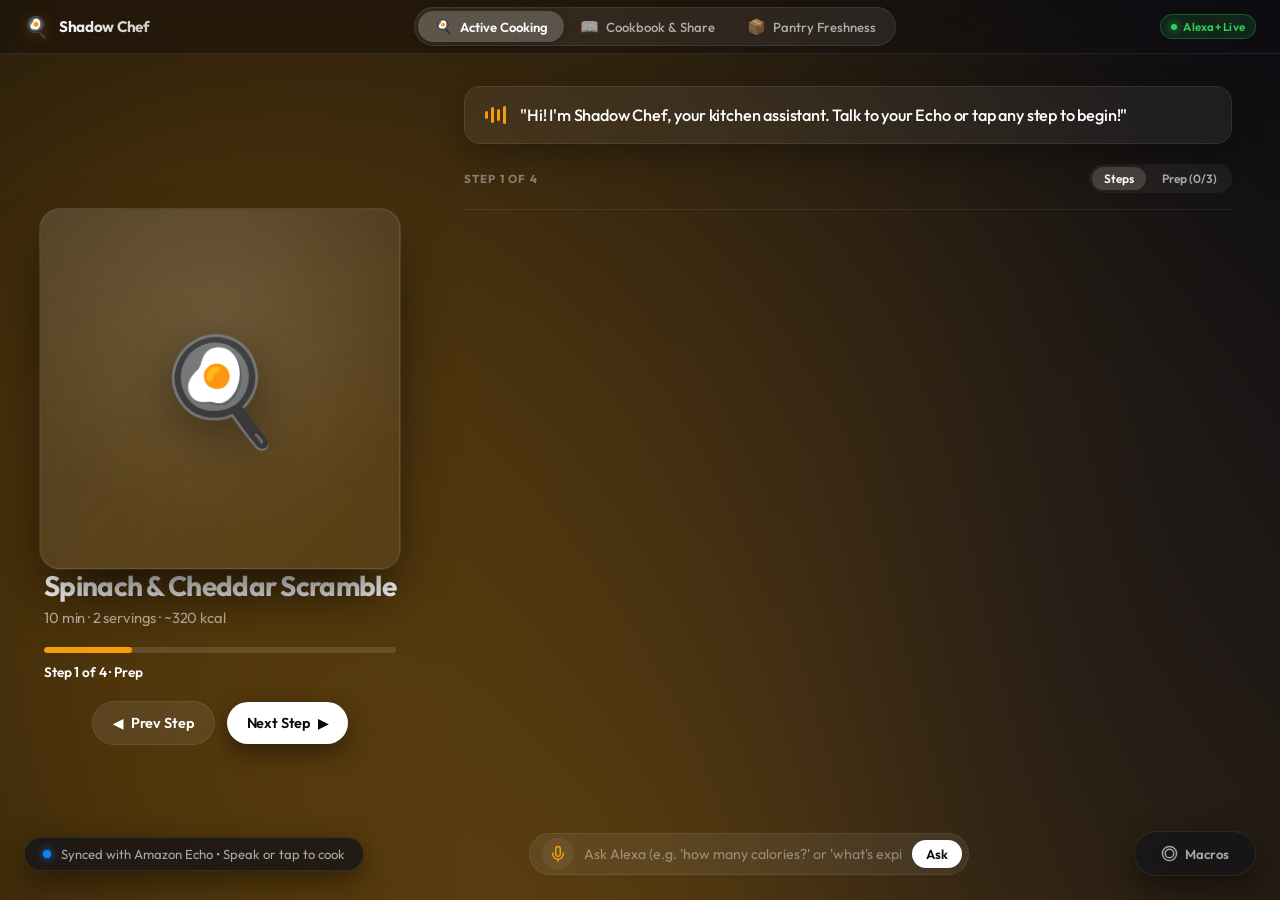
==== commit 1c5248b5: "feat: rebrand skill invocation and assistant to Shadow Chef" ====
--- a/web_simulator/index.html
+++ b/web_simulator/index.html
@@ -6,7 +6,7 @@
   <meta name="theme-color" content="#09090b">
   <meta name="apple-mobile-web-app-capable" content="yes">
   <meta name="apple-mobile-web-app-status-bar-style" content="black-translucent">
-  <title>Sous-Chef | Smart Alexa+ Kitchen Assistant</title>
+  <title>Shadow Chef | Smart Alexa+ Kitchen Assistant</title>
   <link rel="manifest" href="/manifest.json">
   <link rel="stylesheet" href="style.css">
   <link rel="preconnect" href="https://fonts.googleapis.com">
@@ -22,7 +22,7 @@
     <header class="window-header">
       <div class="brand-badge">
         <span class="brand-icon">🍳</span>
-        <span class="brand-title">Sous-Chef</span>
+        <span class="brand-title">Shadow Chef</span>
       </div>
 
       <!-- Mode Switcher Tabs (Active Cooking | Cookbook & Share | Pantry Freshness) -->
@@ -107,7 +107,7 @@
               <div class="alexa-soundwave-anim" id="alexa-soundwave-anim">
                 <span></span><span></span><span></span><span></span>
               </div>
-              <p class="alexa-spoken-text" id="alexa-spoken-text">"Hi! I'm your Sous-Chef assistant. Talk to your Echo Dot or tap any step to begin!"</p>
+              <p class="alexa-spoken-text" id="alexa-spoken-text">"Hi! I'm Shadow Chef, your kitchen assistant. Talk to your Echo or tap any step to begin!"</p>
             </div>
           </div>
 
